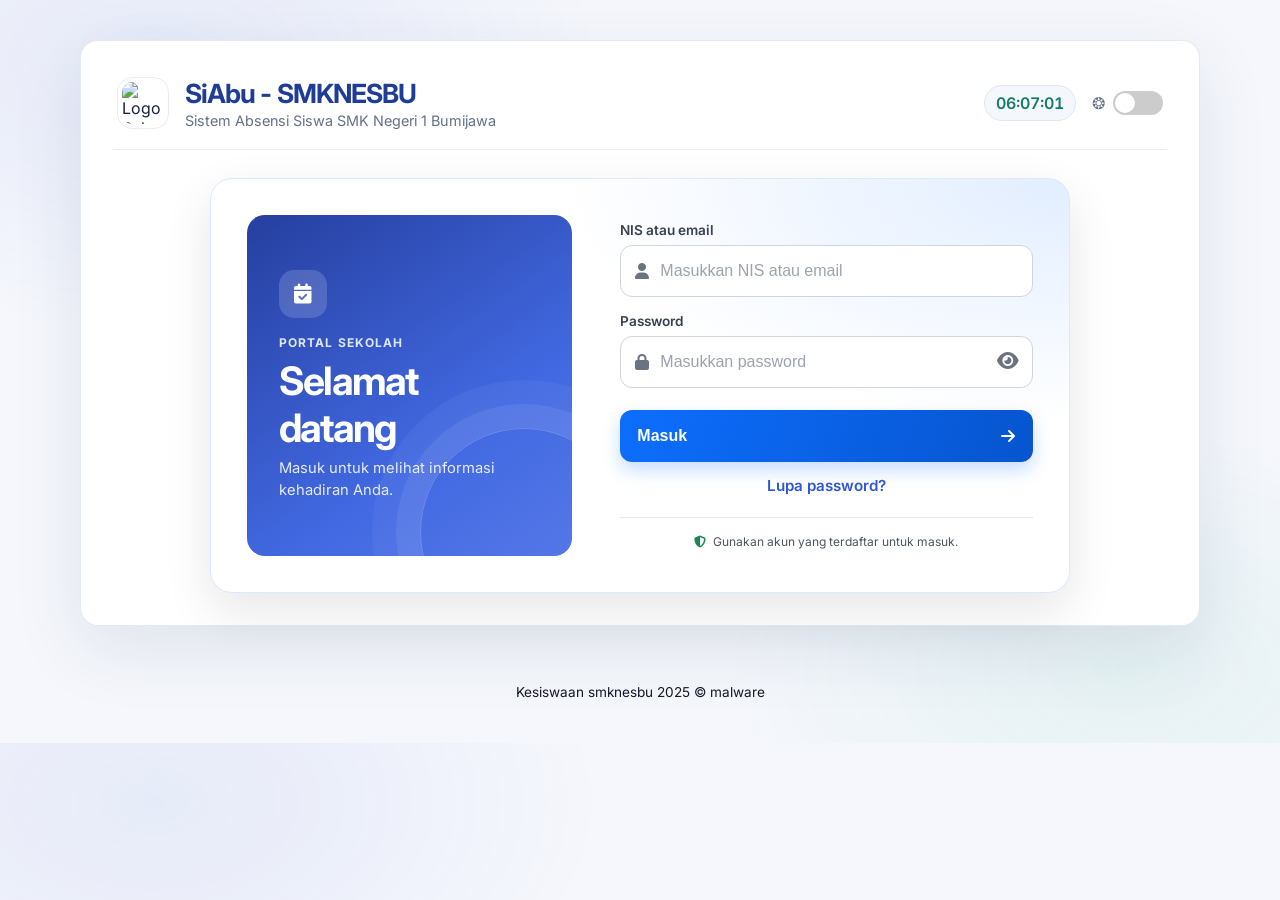
==== index.html @ 760246c3 "Add files via upload" ====
<!DOCTYPE html>
<html lang="id">

<head>
  <meta charset="UTF-8">
  <base target="_top">
  <meta name="viewport" content="width=device-width, initial-scale=1">
  <meta name="theme-color" content="#0d6b5f">
  <title>Sistem Absensi</title>
  <link rel="manifest" href="manifest.webmanifest">
  <link rel="apple-touch-icon" href="apple-touch-icon.png">
  <link href="https://fonts.googleapis.com/css2?family=Inter:wght@400;600;700&display=swap" rel="stylesheet">
  <link rel="stylesheet" href="https://cdnjs.cloudflare.com/ajax/libs/font-awesome/6.4.0/css/all.min.css">
  <script src="https://html2canvas.hertzen.com/dist/html2canvas.min.js"></script>

  <!-- Include external CSS -->
  <link rel="stylesheet" href="css/styles.css">
</head>

<body>
  <!-- (Konten HTML sama seperti sebelumnya...) -->
  <!-- Saya hanya akan menampilkan perubahan di bagian script -->
  <div id="app-splash-screen" role="status" aria-live="polite" aria-label="Memuat SiAbu">
    <div class="app-splash-content">
      <img
        src="https://blogger.googleusercontent.com/img/b/R29vZ2xl/AVvXsEgZs7SGoRoibsRUkeVfMPcmjXotJL7Q0JoXJw6fU6mQt2Ez88VVuY39eJG97DX4_p-WIfwmjAZEvCsvTXu3wYNZOzQpmoPJ6D5pptrlQO8hGOEDclFmEW5Sa6Wq6G0BlE0BjySPARQWLojr3vU2i1x8SunVWuFJv1KCcVv30zaJ8MLZZP1o-6-cdDW0Sa4/s4501/smk-02.png"
        alt="" class="app-splash-logo">
      <h1>SiAbu</h1>
      <p>SMK Negeri 1 Bumijawa</p>
      <span class="app-splash-spinner" aria-hidden="true"></span>
      <span class="app-splash-loading">Menyiapkan halaman...</span>
    </div>
  </div>

  <div id="loading-overlay">
    <div class="spinner"></div>
    <p class="loading-text" id="loading-text"></p>
  </div>

  <div id="notification-bar"></div>

  <div class="main-container">
    <div class="app-header">
      <div class="logo-container">
        <img
          src="https://blogger.googleusercontent.com/img/b/R29vZ2xl/AVvXsEgZs7SGoRoibsRUkeVfMPcmjXotJL7Q0JoXJw6fU6mQt2Ez88VVuY39eJG97DX4_p-WIfwmjAZEvCsvTXu3wYNZOzQpmoPJ6D5pptrlQO8hGOEDclFmEW5Sa6Wq6G0BlE0BjySPARQWLojr3vU2i1x8SunVWuFJv1KCcVv30zaJ8MLZZP1o-6-cdDW0Sa4/s4501/smk-02.png"
          alt="Logo Sekolah" class="school-logo">
        <div class="app-title-group">
          <h1>SiAbu - SMKNESBU</h1>
          <p>Sistem Absensi Siswa SMK Negeri 1 Bumijawa</p>
        </div>
      </div>
      <div class="header-utilities">
        <span id="digital-clock"></span>
        <button id="header-qr-button" class="header-qr-button" type="button" aria-label="Tampilkan QR siswa"
          title="Tampilkan QR siswa" onclick="showStudentQrModal()" hidden>
          <i class="fas fa-qrcode" aria-hidden="true"></i>
        </button>
      </div>
      <div class="theme-toggle-container">
        <p id="theme-label"></p>
        <label class="switch">
          <input type="checkbox" id="darkModeToggle">
          <span class="slider"></span>
        </label>
      </div>
    </div>

    <div id="loginForm" class="fade-in">
      <div class="login-intro">
        <span class="login-icon"><i class="fas fa-calendar-check" aria-hidden="true"></i></span>
        <span class="login-eyebrow">Portal sekolah</span>
        <h2>Selamat datang</h2>
        <p>Masuk untuk melihat informasi kehadiran Anda.</p>
      </div>
      <div class="login-fields">
        <label for="username">NIS atau email</label>
        <div class="login-input-wrap">
          <i class="fas fa-user" aria-hidden="true"></i>
          <input type="text" id="username" placeholder="Masukkan NIS atau email" autocomplete="username" required>
        </div>
        <label for="password">Password</label>
        <div class="password-container login-input-wrap">
          <i class="fas fa-lock login-input-icon" aria-hidden="true"></i>
          <input type="password" id="password" placeholder="Masukkan password" autocomplete="current-password" required>
          <button type="button" class="toggle-password login-password-toggle" aria-label="Tampilkan password"
            onclick="togglePasswordVisibility()"><i class="fas fa-eye" aria-hidden="true"></i></button>
        </div>
        <button id="loginBtn" class="login-submit" onclick="login()">
          <span>Masuk</span><i class="fas fa-arrow-right" aria-hidden="true"></i>
        </button>
        <a class="forgot-password-link" onclick="showForgotPasswordPanel()">Lupa password?</a>
        <p class="login-help"><i class="fas fa-shield-alt" aria-hidden="true"></i> Gunakan akun yang terdaftar untuk masuk.</p>
      </div>
    </div>

    <div id="forgotPasswordPanel" style="display:none;">
      <h3>Reset Password</h3>
      <p>Masukkan email Anda yang terdaftar.</p>
      <input type="email" id="resetEmail" placeholder="Email" required>
      <button onclick="resetPassword()"><i class="fas fa-key inline-block mr-2"></i>Reset Password</button>
      <a class="forgot-password-link" onclick="backToLogin()">Kembali ke Login</a>
    </div>

    <div id="userPanel" style="display:none;">
      <div class="dashboard-topbar">
        <div class="dashboard-greeting">
          <span id="dashboard-account-label">Dashboard siswa</span>
          <div class="dashboard-user-details">
            <p id="userInfo"></p>
            <span id="userClass" class="dashboard-user-class" hidden></span>
          </div>
        </div>
        <button id="dashboardBackButton" type="button" class="dashboard-back-button" onclick="showDashboardHome()"
          aria-label="Kembali ke menu utama" title="Kembali ke menu utama">
          <i class="fas fa-arrow-left" aria-hidden="true"></i><span>Menu utama</span>
        </button>
      </div>

      <section id="dashboardHome" class="dashboard-home" aria-labelledby="dashboard-home-title">
        <div class="dashboard-home-heading">
          <h2 id="dashboard-home-title" tabindex="-1">Selamat pagi</h2>
          <p id="dashboard-home-description">Pilih menu untuk mulai menjelajahi layanan siswa.</p>
        </div>
        <section id="student-dashboard-statistics" class="dashboard-statistics rpg-status-panel" aria-labelledby="dashboard-statistics-title">
          <div class="dashboard-statistics-heading">
            <div class="rpg-status-title">
              <span class="rpg-status-emblem" aria-hidden="true"><i class="fas fa-shield-alt"></i></span>
              <div>
                <span class="rpg-status-eyebrow">STATUS SISWA</span>
                <h3 id="dashboard-statistics-title">Statistik absensi</h3>
                <p id="dashboard-stats-period">Periode terpilih</p>
              </div>
            </div>
            <div class="rpg-status-total">
              <strong id="stats-active-days">-</strong>
              <span>HARI AKTIF</span>
            </div>
            <button id="dashboard-stats-retry" type="button" onclick="filterData()" hidden>
              <i class="fas fa-redo-alt" aria-hidden="true"></i><span>Coba lagi</span>
            </button>
          </div>
          <p id="dashboard-stats-status" class="dashboard-stats-status" role="status" aria-live="polite">Statistik akan dimuat.</p>
          <div class="rpg-stat-breakdown" aria-label="Rincian statistik kehadiran">
            <div class="rpg-stat-breakdown-heading">
              <h4>Rincian status</h4>
              <span>PERIODE INI</span>
            </div>
            <div class="dashboard-stat-bars">
              <div class="dashboard-stat-row hadir" data-stat="hadir">
                <div class="dashboard-stat-row-heading"><span><i class="fas fa-check-circle" aria-hidden="true"></i> Hadir</span><strong id="stats-hadir">-</strong></div>
                <div class="dashboard-stat-track" role="progressbar" aria-label="Hadir" aria-valuemin="0" aria-valuemax="100" aria-valuenow="0"><span id="stats-bar-hadir"></span></div>
              </div>
              <div class="dashboard-stat-row sakit" data-stat="sakit">
                <div class="dashboard-stat-row-heading"><span><i class="fas fa-heartbeat" aria-hidden="true"></i> Sakit</span><strong id="stats-sakit">-</strong></div>
                <div class="dashboard-stat-track" role="progressbar" aria-label="Sakit" aria-valuemin="0" aria-valuemax="100" aria-valuenow="0"><span id="stats-bar-sakit"></span></div>
              </div>
              <div class="dashboard-stat-row izin" data-stat="izin">
                <div class="dashboard-stat-row-heading"><span><i class="fas fa-info-circle" aria-hidden="true"></i> Izin</span><strong id="stats-izin">-</strong></div>
                <div class="dashboard-stat-track" role="progressbar" aria-label="Izin" aria-valuemin="0" aria-valuemax="100" aria-valuenow="0"><span id="stats-bar-izin"></span></div>
              </div>
              <div class="dashboard-stat-row absen" data-stat="alpha">
                <div class="dashboard-stat-row-heading"><span><i class="fas fa-times-circle" aria-hidden="true"></i> Alpa</span><strong id="stats-alpha">-</strong></div>
                <div class="dashboard-stat-track" role="progressbar" aria-label="Alpa" aria-valuemin="0" aria-valuemax="100" aria-valuenow="0"><span id="stats-bar-alpha"></span></div>
              </div>
              <div class="dashboard-stat-row terlambat" data-stat="terlambat">
                <div class="dashboard-stat-row-heading"><span><i class="fas fa-clock" aria-hidden="true"></i> Terlambat</span><strong id="stats-terlambat">-</strong></div>
                <div class="dashboard-stat-track" role="progressbar" aria-label="Terlambat" aria-valuemin="0" aria-valuemax="100" aria-valuenow="0"><span id="stats-bar-terlambat"></span></div>
              </div>
              <div class="dashboard-stat-row lainnya" data-stat="lainnya">
                <div class="dashboard-stat-row-heading"><span><i class="fas fa-ellipsis-h" aria-hidden="true"></i> Lainnya</span><strong id="stats-lainnya">-</strong></div>
                <div class="dashboard-stat-track" role="progressbar" aria-label="Lainnya" aria-valuemin="0" aria-valuemax="100" aria-valuenow="0"><span id="stats-bar-lainnya"></span></div>
              </div>
              <div class="dashboard-stat-row libur" data-stat="libur">
                <div class="dashboard-stat-row-heading"><span><i class="fas fa-umbrella-beach" aria-hidden="true"></i> Libur / hari besar</span><strong id="stats-libur">-</strong></div>
                <div class="dashboard-stat-track" role="progressbar" aria-label="Libur dan hari besar" aria-valuemin="0" aria-valuemax="100" aria-valuenow="0"><span id="stats-bar-libur"></span></div>
              </div>
            </div>
          </div>
        </section>
        <div id="student-menu-grid" class="dashboard-menu-grid" role="group" aria-label="Menu layanan siswa">
          <button type="button" class="dashboard-menu-card attendance-menu-card" data-panel="attendance" onclick="showAbsenPanel()">
            <span class="dashboard-menu-icon"><i class="fas fa-calendar-check" aria-hidden="true"></i></span>
            <span class="dashboard-menu-label">Absensi</span>
          </button>
          <button type="button" class="dashboard-menu-card profile-menu-card" data-panel="profile" onclick="showProfilePanel()">
            <span class="dashboard-menu-icon"><i class="fas fa-user-circle" aria-hidden="true"></i></span>
            <span class="dashboard-menu-label">Profil</span>
          </button>
          <button type="button" class="dashboard-menu-card ktds-menu-card" data-panel="ktds" onclick="showKtdsPanel()">
            <span class="dashboard-menu-icon"><i class="fas fa-address-card" aria-hidden="true"></i></span>
            <span class="dashboard-menu-label">KTDS</span>
          </button>
          <button type="button" class="dashboard-menu-card qr-menu-card" onclick="showStudentQrModal()">
            <span class="dashboard-menu-icon"><i class="fas fa-qrcode" aria-hidden="true"></i></span>
            <span class="dashboard-menu-label">QR Siswa</span>
          </button>
          <button type="button" class="dashboard-menu-card digital-card-menu-card" onclick="showNotification('Kartu Pelajar Digital masih dalam pengembangan.', 'info')">
            <span class="dashboard-menu-icon"><i class="fas fa-id-card" aria-hidden="true"></i></span>
            <span class="dashboard-menu-label">Pelajar Digital</span>
          </button>
          <button type="button" class="dashboard-menu-card logout-menu-card" onclick="showLogoutConfirmation()">
            <span class="dashboard-menu-icon"><i class="fas fa-sign-out-alt" aria-hidden="true"></i></span>
            <span class="dashboard-menu-label">Keluar</span>
          </button>
        </div>
        <p id="staff-dashboard-note" class="staff-dashboard-note" hidden></p>
        <div id="staff-menu-grid" class="dashboard-menu-grid staff-menu-grid" role="group" aria-label="Menu admin dan guru" hidden>
          <button type="button" class="dashboard-menu-card staff-monitor-menu-card" onclick="showStaffFeature('monitoring')">
            <span class="dashboard-menu-icon"><i class="fas fa-clipboard-list" aria-hidden="true"></i></span>
            <span class="dashboard-menu-label">Pantau Absensi</span>
          </button>
          <button id="staff-manage-menu" type="button" class="dashboard-menu-card staff-manage-menu-card" onclick="showStaffFeature('manage')" hidden>
            <span class="dashboard-menu-icon"><i class="fas fa-users-cog" aria-hidden="true"></i></span>
            <span class="dashboard-menu-label">Kelola Guru</span>
          </button>
          <button id="staff-event-menu" type="button" class="dashboard-menu-card staff-event-menu-card" onclick="showStaffFeature('events')" hidden>
            <span class="dashboard-menu-icon"><i class="fas fa-calendar" aria-hidden="true"></i></span>
            <span class="dashboard-menu-label">Event</span>
          </button>
          <button id="staff-holiday-menu" type="button" class="dashboard-menu-card staff-holiday-menu-card" onclick="showStaffFeature('holidays')" hidden>
            <span class="dashboard-menu-icon"><i class="fas fa-umbrella-beach" aria-hidden="true"></i></span>
            <span class="dashboard-menu-label">Hari Libur</span>
          </button>
          <button id="staff-early-dismissal-menu" type="button" class="dashboard-menu-card staff-early-dismissal-menu-card" onclick="showStaffFeature('earlyDismissals')" hidden>
            <span class="dashboard-menu-icon"><i class="fas fa-person-walking-arrow-right" aria-hidden="true"></i></span>
            <span class="dashboard-menu-label">Pulang Cepat</span>
          </button>
          <button type="button" class="dashboard-menu-card logout-menu-card" onclick="showLogoutConfirmation()">
            <span class="dashboard-menu-icon"><i class="fas fa-sign-out-alt" aria-hidden="true"></i></span>
            <span class="dashboard-menu-label">Keluar</span>
          </button>
        </div>
        <section id="staff-directory-panel" class="staff-directory-panel" aria-labelledby="staff-directory-title" hidden>
          <div class="staff-directory-heading">
            <div>
              <span class="dashboard-eyebrow">Manajemen akun</span>
              <h3 id="staff-directory-title">Data Guru</h3>
              <p>Atur role guru. Akun superadmin dilindungi dan tidak dapat diubah.</p>
            </div>
            <button type="button" class="staff-refresh-button" aria-label="Muat ulang data guru" title="Muat ulang data guru" onclick="refreshStaffFeature('manage', this)">
              <i class="fas fa-rotate" aria-hidden="true"></i>
            </button>
          </div>
          <p id="staff-directory-status" class="staff-directory-status" role="status" aria-live="polite"></p>
          <div id="staff-directory-content" class="staff-directory-content"></div>
        </section>
        <section id="staff-event-panel" class="staff-directory-panel" aria-labelledby="staff-event-title" hidden>
          <div class="staff-directory-heading">
            <div>
              <span class="dashboard-eyebrow">Manajemen event</span>
              <h3 id="staff-event-title">Manajemen Event</h3>
              <p>Tambah atau edit tanggal kegiatan. Siswa yang absen pada tanggal event tercatat sebagai HB.</p>
            </div>
            <div class="staff-directory-heading-actions">
              <button type="button" class="staff-refresh-button" aria-label="Muat ulang daftar event" title="Muat ulang daftar event" onclick="refreshStaffFeature('events', this)">
                <i class="fas fa-rotate" aria-hidden="true"></i>
              </button>
              <button id="staff-event-add" type="button" class="staff-event-add" aria-label="Tambah event" title="Tambah event" onclick="showEventForm()">
                <i class="fas fa-plus" aria-hidden="true"></i>
              </button>
            </div>
          </div>
          <form id="staff-event-form" class="staff-event-form" onsubmit="event.preventDefault(); saveEventForm();" hidden>
            <h4 id="staff-event-form-title">Tambah Event</h4>
            <div class="staff-event-form-fields">
              <label for="staff-event-date">Tanggal</label>
              <input id="staff-event-date" type="date" required>
              <label for="staff-event-name">Nama kegiatan</label>
              <input id="staff-event-name" type="text" maxlength="150" required>
            </div>
            <div class="staff-event-form-actions">
              <button id="staff-event-save" type="submit"><i class="fas fa-save" aria-hidden="true"></i><span>Tambah Event</span></button>
              <button id="staff-event-cancel" type="button" class="staff-event-cancel" onclick="cancelEventEdit()" hidden>Batal</button>
            </div>
          </form>
          <p id="staff-event-status" class="staff-directory-status" role="status" aria-live="polite"></p>
          <ul id="staff-event-list" class="staff-event-list"></ul>
        </section>
        <section id="staff-holiday-panel" class="staff-directory-panel" aria-labelledby="staff-holiday-title" hidden>
          <div class="staff-directory-heading">
            <div>
              <span class="dashboard-eyebrow">Kalender sekolah</span>
              <h3 id="staff-holiday-title">Pengaturan Hari Libur</h3>
              <p>Tambah, edit, atau hapus tanggal hari libur sekolah.</p>
            </div>
            <div class="staff-directory-heading-actions">
              <button type="button" class="staff-refresh-button" aria-label="Muat ulang daftar hari libur" title="Muat ulang daftar hari libur" onclick="refreshStaffFeature('holidays', this)">
                <i class="fas fa-rotate" aria-hidden="true"></i>
              </button>
              <button id="staff-holiday-add" type="button" class="staff-event-add" aria-label="Tambah hari libur" title="Tambah hari libur" onclick="showHolidayForm()">
                <i class="fas fa-plus" aria-hidden="true"></i>
              </button>
            </div>
          </div>
          <form id="staff-holiday-form" class="staff-event-form" onsubmit="event.preventDefault(); saveHolidayForm();" hidden>
            <h4 id="staff-holiday-form-title">Tambah Hari Libur</h4>
            <div class="staff-event-form-fields">
              <label for="staff-holiday-date">Tanggal</label>
              <input id="staff-holiday-date" type="date" required>
              <label for="staff-holiday-name">Nama kegiatan</label>
              <input id="staff-holiday-name" type="text" maxlength="150" required>
            </div>
            <div class="staff-event-form-actions">
              <button id="staff-holiday-save" type="submit"><i class="fas fa-save" aria-hidden="true"></i><span>Tambah Hari Libur</span></button>
              <button id="staff-holiday-cancel" type="button" class="staff-event-cancel" onclick="cancelHolidayEdit()" hidden>Batal</button>
            </div>
          </form>
          <p id="staff-holiday-status" class="staff-directory-status" role="status" aria-live="polite"></p>
          <ul id="staff-holiday-list" class="staff-event-list"></ul>
        </section>
        <section id="staff-early-dismissal-panel" class="staff-directory-panel" aria-labelledby="staff-early-dismissal-title" hidden>
          <div class="staff-directory-heading">
            <div>
              <span class="dashboard-eyebrow">Kalender sekolah</span>
              <h3 id="staff-early-dismissal-title">Pengaturan Pulang Cepat</h3>
              <p>Atur tanggal kegiatan sekolah yang berakhir lebih awal.</p>
            </div>
            <div class="staff-directory-heading-actions">
              <button type="button" class="staff-refresh-button" aria-label="Muat ulang daftar pulang cepat" title="Muat ulang daftar pulang cepat" onclick="refreshStaffFeature('earlyDismissals', this)">
                <i class="fas fa-rotate" aria-hidden="true"></i>
              </button>
              <button id="staff-early-dismissal-add" type="button" class="staff-event-add" aria-label="Tambah tanggal pulang cepat" title="Tambah tanggal pulang cepat" onclick="showEarlyDismissalForm()">
                <i class="fas fa-plus" aria-hidden="true"></i>
              </button>
            </div>
          </div>
          <form id="staff-early-dismissal-form" class="staff-event-form" onsubmit="event.preventDefault(); saveEarlyDismissalForm();" hidden>
            <h4 id="staff-early-dismissal-form-title">Tambah Pulang Cepat</h4>
            <div class="staff-event-form-fields">
              <label for="staff-early-dismissal-date">Tanggal</label>
              <input id="staff-early-dismissal-date" type="date" required>
              <label for="staff-early-dismissal-name">Nama kegiatan</label>
              <input id="staff-early-dismissal-name" type="text" maxlength="150">
            </div>
            <div class="staff-event-form-actions">
              <button id="staff-early-dismissal-save" type="submit"><i class="fas fa-save" aria-hidden="true"></i><span>Tambah Pulang Cepat</span></button>
              <button id="staff-early-dismissal-cancel" type="button" class="staff-event-cancel" onclick="cancelEarlyDismissalEdit()" hidden>Batal</button>
            </div>
          </form>
          <p id="staff-early-dismissal-status" class="staff-directory-status" role="status" aria-live="polite"></p>
          <ul id="staff-early-dismissal-list" class="staff-event-list"></ul>
        </section>
        <section id="staff-monitoring-panel" class="staff-directory-panel" aria-labelledby="staff-monitoring-title" hidden>
          <div class="staff-directory-heading">
            <div>
              <span class="dashboard-eyebrow">Pemantauan kehadiran</span>
              <h3 id="staff-monitoring-title">Pilih Kelas</h3>
              <p>Pilih kelas untuk menampilkan daftar siswa yang terdaftar.</p>
            </div>
            <button type="button" class="staff-refresh-button" aria-label="Muat ulang pemantauan absensi" title="Muat ulang pemantauan absensi" onclick="refreshStaffFeature('monitoring', this)">
              <i class="fas fa-rotate" aria-hidden="true"></i>
            </button>
          </div>
          <div id="staff-monitoring-class-controls" class="staff-monitoring-class-controls" hidden>
            <h4 id="staff-monitoring-class-label">Daftar Kelas</h4>
            <ul id="staff-monitoring-class-list" class="staff-monitoring-class-list" aria-labelledby="staff-monitoring-class-label"></ul>
          </div>
          <div id="staff-monitoring-student-view" class="staff-monitoring-student-view" hidden>
            <button type="button" class="staff-directory-back staff-monitoring-back-classes" onclick="showMonitoringClasses()">
              <i class="fas fa-arrow-left" aria-hidden="true"></i><span>Kembali ke daftar kelas</span>
            </button>
            <h4 id="staff-monitoring-student-title">Daftar Siswa</h4>
            <div id="staff-monitoring-students" class="staff-directory-content"></div>
          </div>
          <p id="staff-monitoring-status" class="staff-directory-status" role="status" aria-live="polite"></p>
        </section>
      </section>

      <div id="absenContent" class="fade-in">
        <div class="dashboard-section-heading">
          <div>
            <span class="dashboard-eyebrow">Kehadiran</span>
            <h2 id="attendance-title" tabindex="-1">Riwayat Absensi</h2>
            <p>Pantau kehadiran harian Anda.</p>
          </div>
        </div>
        <div class="filter-container">
          <label class="sr-only" for="bulanFilter">Pilih bulan</label>
          <select id="bulanFilter" aria-label="Pilih bulan"></select>
          <label class="sr-only" for="tahunFilter">Pilih tahun</label>
          <select id="tahunFilter" aria-label="Pilih tahun"></select>
          <button type="button" aria-label="Muat ulang absensi" title="Muat ulang absensi" onclick="filterData()"><i class="fas fa-sync-alt inline-block"></i></button>
          <button type="button" id="pdfBtn" aria-label="Unduh laporan PDF" title="Unduh laporan PDF" onclick="generatePdfReport()"><i class="fas fa-file-pdf inline-block"></i></button>
        </div>
        <div id="attendance-state" class="attendance-state" role="status" aria-live="polite" hidden>
          <span class="attendance-state-icon" aria-hidden="true"><i class="fas fa-circle-notch"></i></span>
          <div class="attendance-state-copy">
            <strong id="attendance-state-title"></strong>
            <p id="attendance-state-message"></p>
          </div>
          <button id="attendance-retry" type="button" onclick="filterData()" hidden>
            <i class="fas fa-redo-alt" aria-hidden="true"></i><span>Coba lagi</span>
          </button>
        </div>

        <div class="calendar-container" id="attendance-calendar">
          <div class="calendar-header">
            <span id="month-year-display"></span>
          </div>
          <div class="calendar-weekdays">
            <span>Sen</span><span>Sel</span><span>Rab</span><span>Kam</span><span>Jum</span><span>Sab</span><span>Min</span>
          </div>
          <div class="calendar-grid" id="calendar-grid"></div>
        </div>

        <div class="summary-dashboard" id="summary-dashboard">
          <div class="summary-heading">
            <h3>Rekap absensi</h3>
            <span id="summary-period" aria-live="polite"></span>
          </div>
          <div class="summary-item hadir">
            <i class="fas fa-check-circle" aria-hidden="true"></i>
            <strong id="sum-hadir">0</strong>
            <span>Hadir</span>
          </div>
          <div class="summary-item absen">
            <i class="fas fa-times-circle" aria-hidden="true"></i>
            <strong id="sum-absen">0</strong>
            <span>Absen</span>
          </div>
          <div class="summary-item terlambat">
            <i class="fas fa-clock" aria-hidden="true"></i>
            <strong id="sum-terlambat">0</strong>
            <span>Terlambat</span>
          </div>
          <div class="summary-item izin">
            <i class="fas fa-info-circle" aria-hidden="true"></i>
            <strong id="sum-izin">0</strong>
            <span>Izin / Sakit</span>
          </div>
        </div>

        <div class="legend-container" id="attendance-legend">
          <div class="legend-heading">
            <h4>Keterangan Status Absen</h4>
            <button id="legend-toggle" class="legend-toggle" type="button" aria-controls="legend-grid"
              aria-expanded="false" onclick="toggleStatusLegend()">Lihat semua status</button>
          </div>
          <div class="legend-grid" id="legend-grid">
            <div class="legend-item"><span class="legend-color-box H"></span><span class="legend-code">H</span><span>Hadir</span></div>
            <div class="legend-item"><span class="legend-color-box A"></span><span class="legend-code">A</span><span>Alpa</span></div>
            <div class="legend-item"><span class="legend-color-box I"></span><span class="legend-code">I</span><span>Izin</span></div>
            <div class="legend-item"><span class="legend-color-box I"></span><span class="legend-code">S</span><span>Sakit</span></div>
            <div class="legend-item"><span class="legend-color-box T"></span><span class="legend-code">T</span><span>Terlambat</span></div>
            <div class="legend-item"><span class="legend-color-box T"></span><span class="legend-code">TAP</span><span>Tidak Absen Pulang</span></div>
            <div class="legend-item"><span class="legend-color-box T"></span><span class="legend-code">TAM</span><span>Tidak Absen Masuk</span></div>
            <div class="legend-item"><span class="legend-color-box T"></span><span class="legend-code">TAPT</span><span>Tidak Absen Pulang & Terlambat</span>
            </div>
            <div class="legend-item"><span class="legend-color-box P"></span><span class="legend-code">P</span><span>Pulang</span></div>
            <div class="legend-item"><span class="legend-color-box T"></span><span class="legend-code">PT</span><span>Pulang & Terlambat</span></div>
            <div class="legend-item"><span class="legend-color-box H"></span><span class="legend-code">HB</span><span>Hari Besar</span></div>
            <div class="legend-item"><span class="legend-color-box OFF"></span><span class="legend-code">OFF</span><span>Libur</span></div>
          </div>
        </div>
      </div>

      <section id="profileContent" class="profile-panel" style="display:none;" aria-labelledby="profile-title">
        <div class="profile-card">
          <div class="profile-heading">
            <div>
              <span class="profile-eyebrow">Akun siswa</span>
              <h2 id="profile-title" tabindex="-1">Profil</h2>
            </div>
          </div>

          <div class="profile-identity">
            <span class="profile-avatar" aria-hidden="true"><i class="fas fa-user"></i></span>
            <div>
              <span class="profile-identity-label">Nama siswa</span>
              <p class="profile-name" id="profileNama"></p>
              <p class="profile-nis"><span>NIS</span><strong id="profileNis"></strong></p>
            </div>
          </div>

          <div class="profile-form">
            <div class="profile-form-heading">
              <span class="profile-form-icon" aria-hidden="true"><i class="fas fa-sliders-h"></i></span>
              <div>
                <h3>Informasi akun</h3>
                <p>Perbarui email atau kata sandi akun.</p>
              </div>
            </div>
            <label for="profileEmail">Email</label>
            <input type="email" id="profileEmail" placeholder="Email" autocomplete="email">
            <label for="profilePassword">Password baru</label>
            <div class="password-container">
              <input type="password" id="profilePassword" placeholder="Kosongkan jika tidak ingin mengubah"
                autocomplete="new-password" aria-describedby="profile-password-hint">
              <button type="button" class="profile-password-toggle" aria-label="Tampilkan password baru"
                aria-pressed="false" onclick="toggleProfilePasswordVisibility()">
                <i class="fas fa-eye" aria-hidden="true"></i>
              </button>
            </div>
            <p class="profile-hint" id="profile-password-hint">Password hanya diperbarui jika kolom ini diisi.</p>
            <button type="button" class="profile-save-button" onclick="updateProfile()">
              <i class="fas fa-save inline-block mr-2"></i>Simpan Perubahan
            </button>
          </div>
        </div>
      </section>
      <section id="ktdsContent" class="profile-panel ktds-panel" style="display:none;" aria-labelledby="ktds-title">
        <div class="profile-card ktds-card">
          <div class="profile-heading">
            <div>
              <span class="profile-eyebrow">Data siswa</span>
              <h2 id="ktds-title" tabindex="-1">Keterangan Diri Siswa (KTDS)</h2>
              <p class="ktds-description">Periksa dan lengkapi data diri dengan benar. Perubahan hanya berlaku untuk akun Anda.</p>
            </div>
            <div class="ktds-actions">
              <button id="ktds-edit-button" type="button" class="staff-refresh-button" aria-label="Edit KTDS" title="Edit KTDS" onclick="setKtdsEditMode(true)" disabled>
                <i class="fas fa-pen" aria-hidden="true"></i>
              </button>
              <button id="ktds-refresh-button" type="button" class="staff-refresh-button" aria-label="Muat ulang KTDS" title="Muat ulang KTDS" onclick="loadKtds()">
                <i class="fas fa-rotate" aria-hidden="true"></i>
              </button>
            </div>
          </div>
          <div class="profile-identity">
            <span class="profile-avatar" aria-hidden="true"><i class="fas fa-user"></i></span>
            <div>
              <span class="profile-identity-label">Nama siswa</span>
              <p class="profile-name" id="ktdsNama"></p>
              <p class="profile-nis"><span>NIS</span><strong id="ktdsNis"></strong></p>
            </div>
          </div>
          <p id="ktds-status" class="staff-directory-status" role="status" aria-live="polite"></p>
          <div id="ktds-readonly-fields" class="ktds-fields" aria-live="polite"></div>
          <form id="ktds-form" onsubmit="event.preventDefault(); saveKtds();">
            <div id="ktds-fields" class="ktds-fields"></div>
            <div class="ktds-form-actions">
              <button id="ktds-cancel-button" type="button" class="ktds-cancel-button" onclick="setKtdsEditMode(false)">Batal</button>
              <button id="ktds-save-button" type="submit" class="profile-save-button" disabled>
                <i class="fas fa-save" aria-hidden="true"></i><span>Simpan KTDS</span>
              </button>
            </div>
          </form>
        </div>
      </section>
    </div>
  </div>

  <div class="footer">
    <p>Kesiswaan smknesbu 2025 &copy; malware</p>
  </div>

  <div id="detail-modal" class="modal" role="dialog" aria-modal="true" aria-labelledby="modal-date">
    <div class="modal-content">
      <button type="button" class="close-button" aria-label="Tutup detail absensi"
        onclick="closeModal('detail-modal')"><i class="fas fa-times" aria-hidden="true"></i></button>
      <h4 id="modal-date"></h4>
      <p id="modal-status"></p>
      <p id="modal-time-in"></p>
      <p id="modal-time-out"></p>
      <button type="button" class="share-icon" aria-label="Bagikan detail absensi" title="Bagikan detail absensi"
        onclick="shareDetailModal()"><i class="fas fa-share-alt" aria-hidden="true"></i></button>
    </div>
  </div>

  <div id="logout-confirmation-modal" class="modal">
    <div class="modal-content">
      <h4>Konfirmasi Logout</h4>
      <p>Apakah Anda yakin ingin keluar dari sesi ini?</p>
      <div class="modal-buttons">
        <button onclick="performLogout()">Ya, keluar</button>
        <button onclick="closeModal('logout-confirmation-modal')">Batal</button>
      </div>
    </div>
  </div>

  <div id="email-notification-modal" class="modal">
    <div class="modal-content">
      <h4>Notifikasi</h4>
      <p>Silahkan tambahkan email untuk login</p>
      <div class="modal-buttons">
        <button onclick="closeModal('email-notification-modal')">Ingatkan Saya</button>
        <button onclick="redirectToProfileAndClose()">Tambahkan</button>
      </div>
    </div>
  </div>

  <div id="student-qr-modal" class="modal" role="dialog" aria-modal="true" aria-labelledby="student-qr-title">
    <div class="modal-content student-qr-modal-content">
      <button type="button" class="close-button" aria-label="Tutup QR siswa"
        onclick="closeModal('student-qr-modal')"><i class="fas fa-times" aria-hidden="true"></i></button>
      <span class="student-qr-eyebrow">IDENTITAS SISWA</span>
      <h2 id="student-qr-title">QR Siswa</h2>
      <div id="student-qr-code" class="student-qr-code" role="img" aria-label="QR code berisi NIS siswa"></div>
      <p id="student-qr-message" class="student-qr-message" role="status" aria-live="polite"></p>
      <div class="student-qr-identity">
        <strong id="student-qr-name"></strong>
        <span id="student-qr-class"></span>
        <span id="student-qr-nis"></span>
      </div>
      <p class="student-qr-note">Tunjukkan QR ini saat diperlukan untuk identifikasi siswa.</p>
    </div>
  </div>

  <!-- Include external JavaScript -->
  <script src="https://cdnjs.cloudflare.com/ajax/libs/qrcodejs/1.0.0/qrcode.min.js"></script>
  <script src="js/config.js"></script>
  <script src="js/mock_data.js"></script>
  <script src="js/script.js"></script>
</body>

</html>
---- css/styles.css ----
:root {
  /* Tema warna baru: Improvisasi dengan biru gelap, hijau mint, oranye lembut untuk nuansa modern dan segar */
  --color-primary: #0d6efd; /* Biru gelap */
  --color-secondary: #fd7e14; /* Oranye lembut */
  --color-accent: #20c997; /* Hijau mint */
  --color-neutral-light: #f4f4f5; /* Abu-abu sangat terang */
  --color-neutral-dark: #1f2937; /* Abu-abu gelap */
  --color-hadir: #198754;
  --color-absen: #dc3545;
  --color-terlambat: #ffc107;
  --color-izin: #0dcaf0;
  --font-family: 'Inter', 'Segoe UI', Tahoma, Geneva, Verdana, sans-serif;
  --border-radius: 16px; /* Lebih rounded untuk tampilan modern */
  --box-shadow: 0 6px 20px rgba(0, 0, 0, 0.08);
  --transition: all 0.3s ease-in-out;
}

/* Mode Terang (Default) */
body.light-mode {
  background-color: var(--color-neutral-light);
  color: #111827;
}

body.light-mode .main-container {
  background: #ffffff;
}

body.light-mode #loginForm,
body.light-mode #userPanel,
body.light-mode #forgotPasswordPanel {
  background: #ffffff;
  border: 1px solid #e5e7eb;
}

body.light-mode input,
body.light-mode select {
  background-color: #ffffff;
  color: #111827;
  border: 1px solid #d1d5db;
}

body.light-mode button {
  background-color: var(--color-primary);
  color: #ffffff;
}

body.light-mode .forgot-password-link {
  color: var(--color-primary);
}

body.light-mode .calendar-day {
  background-color: #f3f4f6;
}

body.light-mode .calendar-day.status-H {
  background-color: #d1e7dd;
  border-color: var(--color-hadir);
}

body.light-mode .calendar-day.status-A {
  background-color: #f8d7da;
  border-color: var(--color-absen);
}

body.light-mode .calendar-day.status-T {
  background-color: #fff3cd;
  border-color: var(--color-terlambat);
}

body.light-mode .calendar-day.status-I {
  background-color: #cff4fc;
  border-color: var(--color-izin);
}

body.light-mode .calendar-day.status-P {
  background-color: #dbeafe;
  border-color: var(--color-primary);
}

body.light-mode .calendar-day.weekend-day {
  background-color: var(--color-absen);
  color: #ffffff;
  border-color: #ffffff;
}

body.light-mode .footer {
  background-color: transparent;
  color: #111827;
}

/* Mode Gelap */
body.dark-mode {
  background-color: #111827;
  color: #f9fafb;
}

body.dark-mode .main-container {
  background: var(--color-neutral-dark);
}

body.dark-mode #loginForm,
body.dark-mode #userPanel,
body.dark-mode #forgotPasswordPanel {
  background: var(--color-neutral-dark);
  border: 1px solid #374151;
}

body.dark-mode input,
body.dark-mode select {
  background-color: #4b5563;
  color: #f9fafb;
  border: 1px solid #6b7280;
}

body.dark-mode button {
  background-color: var(--color-primary);
  color: #ffffff;
}

body.dark-mode .forgot-password-link {
  color: var(--color-primary);
}

body.dark-mode .calendar-day {
  background-color: #374151;
  border-color: #4b5563;
}

body.dark-mode .calendar-day.status-H {
  background-color: #1a6643;
  border-color: var(--color-hadir);
}

body.dark-mode .calendar-day.status-A {
  background-color: #7c2d2f;
  border-color: var(--color-absen);
}

body.dark-mode .calendar-day.status-T {
  background-color: #735f1c;
  border-color: var(--color-terlambat);
}

body.dark-mode .calendar-day.status-I {
  background-color: #0f5e6e;
  border-color: var(--color-izin);
}

body.dark-mode .calendar-day.status-P {
  background-color: #1e3a8a;
  border-color: var(--color-primary);
}

body.dark-mode .calendar-day.weekend-day {
  background-color: #7c2d2f;
  color: #ffffff;
  border-color: #ffffff;
}

body.dark-mode .footer {
  background-color: transparent;
  color: #f9fafb;
}

/* CSS untuk Kontainer Utama, Judul, dan Footer */
.main-container {
  padding: 1.5rem;
  max-width: 700px;
  margin: 2rem auto;
  border-radius: var(--border-radius);
  box-shadow: var(--box-shadow);
}

.app-header {
  display: flex;
  justify-content: space-between;
  align-items: center;
  margin-bottom: 1.5rem;
}

.logo-container {
  display: flex;
  align-items: center;
}

.school-logo {
  height: 50px;
  margin-right: 1rem;
}

.app-header h1 {
  font-size: 1.6rem;
  color: var(--color-primary);
  margin: 0;
}

.app-header p {
  font-size: 0.9rem;
  margin: 0.2rem 0 0 0;
}

.app-title-group {
  text-align: left;
}

.footer {
  text-align: center;
  margin-top: 1.5rem;
  padding: 0.8rem;
  border-radius: var(--border-radius);
  font-size: 0.85rem;
}

/* Jam digital realtime di header */
#digital-clock {
  font-size: 1rem;
  font-weight: 600;
  color: var(--color-accent);
  margin: 0;
}

.header-utilities {
  display: flex;
  align-items: center;
  gap: 0.55rem;
  margin-left: auto;
}

.header-qr-button {
  display: grid;
  width: 42px;
  height: 42px;
  place-items: center;
  margin: 0;
  padding: 0;
  border: 1px solid #dce5f4;
  border-radius: 13px;
  background: #eaf0ff !important;
  color: #3156d3 !important;
  font-size: 1.05rem;
  box-shadow: none;
}

.header-qr-button:hover {
  background: #dce6ff !important;
  box-shadow: none;
  transform: translateY(-1px);
}

.header-qr-button[hidden] {
  display: none;
}

body.dark-mode .header-qr-button {
  border-color: #3a4861;
  background: #293d78 !important;
  color: #c3d0ff !important;
}

/* CSS untuk Toggle */
.theme-toggle-container {
  display: flex;
  align-items: center;
  gap: 0.5rem;
}

.switch {
  position: relative;
  display: inline-block;
  width: 50px;
  height: 24px;
}

.switch input {
  opacity: 0;
  width: 0;
  height: 0;
}

.slider {
  position: absolute;
  cursor: pointer;
  top: 0;
  left: 0;
  right: 0;
  bottom: 0;
  background-color: #ccc;
  transition: var(--transition);
  border-radius: 24px;
}

.slider:before {
  position: absolute;
  content: "";
  height: 20px;
  width: 20px;
  left: 2px;
  bottom: 2px;
  background-color: white;
  transition: var(--transition);
  border-radius: 50%;
}

input:checked + .slider {
  background-color: var(--color-primary);
}

input:focus + .slider {
  box-shadow: 0 0 1px var(--color-primary);
}

input:checked + .slider:before {
  transform: translateX(26px);
}

#theme-label {
  margin: 0;
  font-size: 1rem;
  white-space: nowrap;
}

/* CSS untuk Kalender */
.calendar-container {
  max-width: 100%;
  margin: 1.5rem 0;
  padding: 1rem;
  border-radius: var(--border-radius);
  box-shadow: var(--box-shadow);
  background: rgba(255, 255, 255, 0.05);
  backdrop-filter: blur(10px);
}

body.dark-mode .calendar-container {
  background: rgba(0, 0, 0, 0.2);
}

.calendar-header {
  text-align: center;
  margin-bottom: 1rem;
  font-size: 1.2rem;
  font-weight: 600;
}

.calendar-weekdays,
.calendar-grid {
  display: grid;
  grid-template-columns: repeat(7, 1fr);
  text-align: center;
  gap: 0.4rem;
}

.calendar-weekdays span {
  font-weight: 600;
  font-size: 0.85rem;
}

.calendar-day {
  padding: 0.7rem 0.4rem;
  border: 1px solid #d1d5db;
  border-radius: var(--border-radius);
  cursor: pointer;
  transition: var(--transition);
  min-height: 55px;
  display: flex;
  flex-direction: column;
  justify-content: center;
  align-items: center;
  background: rgba(255, 255, 255, 0.1);
  backdrop-filter: blur(5px);
}

body.dark-mode .calendar-day {
  border: 1px solid #4b5563;
  background: rgba(0, 0, 0, 0.2);
}

.calendar-day:hover {
  transform: scale(1.04);
  box-shadow: 0 6px 12px rgba(0, 0, 0, 0.15);
}

.calendar-day.today {
  outline: 2px solid var(--color-primary);
  outline-offset: 2px;
}

.calendar-day.selected-day {
  border-color: var(--color-primary) !important;
  box-shadow: 0 0 0 2px var(--color-primary);
}

.calendar-day:focus-visible {
  outline: 3px solid var(--color-primary);
  outline-offset: 2px;
}

body.dark-mode .calendar-day:hover {
  box-shadow: 0 6px 12px rgba(255, 255, 255, 0.15);
}

.empty-day {
  background-color: transparent !important;
  border: none !important;
  cursor: default;
}

.day-number {
  font-size: 1rem;
  font-weight: 600;
}

.day-status {
  font-size: 0.9rem;
}

/* Legend */
.legend-container {
  margin-top: 1.5rem;
  padding: 1rem;
  border-radius: var(--border-radius);
  background: #f3f4f6;
}

.legend-container h4 {
  margin: 0;
  font-size: 0.95rem;
}

.legend-heading {
  display: flex;
  align-items: center;
  justify-content: space-between;
  gap: 0.75rem;
  margin-bottom: 0.75rem;
}

.legend-toggle {
  width: auto;
  min-height: 36px;
  margin: 0;
  padding: 0.45rem 0.7rem;
  border: 1px solid #0b5ed7;
  border-radius: 8px;
  background: #ffffff !important;
  color: #0b5ed7 !important;
  font-size: 0.75rem;
  font-weight: 600;
}

body.dark-mode .legend-toggle {
  border-color: #93c5fd;
  background: #1f2937 !important;
  color: #bfdbfe !important;
}

body.dark-mode .legend-container {
  background: #374151;
}

.legend-grid {
  display: grid;
  grid-template-columns: repeat(auto-fit, minmax(175px, 1fr));
  gap: 0.5rem;
}

.legend-grid:not(.expanded) .legend-item:nth-child(n + 5) {
  display: none;
}

.legend-item {
  display: flex;
  align-items: center;
  min-width: 0;
  min-height: 36px;
  padding: 0.45rem 0.6rem;
  border-radius: 9px;
  background: #ffffff;
  font-size: 0.76rem;
  line-height: 1.25;
  color: #111827;
}

.legend-code {
  flex: 0 0 auto;
  min-width: 2rem;
  margin-right: 0.35rem;
  font-weight: 700;
}

.legend-item > span:last-child {
  min-width: 0;
}

body.dark-mode .legend-item {
  background: #1f2937;
  color: #f9fafb;
}

.legend-color-box {
  display: block;
  flex: 0 0 9px;
  width: 9px;
  height: 9px;
  margin-right: 0.5rem;
  border-radius: 50%;
}

.legend-color-box.H { background-color: var(--color-hadir); }
.legend-color-box.A { background-color: var(--color-absen); }
.legend-color-box.I { background-color: var(--color-izin); }
.legend-color-box.T { background-color: var(--color-terlambat); }
.legend-color-box.P { background-color: var(--color-primary); }
.legend-color-box.OFF { background-color: var(--color-absen); }

/* CSS untuk Modal */
.modal {
  position: fixed;
  z-index: 2000;
  left: 0;
  top: 0;
  width: 100%;
  height: 100%;
  background-color: rgba(0, 0, 0, 0.5);
  display: none;
  justify-content: center;
  align-items: center;
  transition: var(--transition);
}

.modal-content {
  background-color: #ffffff;
  padding: 1.5rem;
  border-radius: var(--border-radius);
  width: 90%;
  max-width: 450px;
  margin: auto; /* Tambahan untuk memastikan centered */
  position: relative;
  box-shadow: var(--box-shadow);
  animation: slideIn 0.3s ease-in-out;
}

body.dark-mode .modal-content {
  background-color: var(--color-neutral-dark);
  color: #f9fafb;
}

.profile-panel {
  margin-top: 1.25rem;
}

.profile-card {
  max-width: 560px;
  margin: 0 auto;
  padding: clamp(1rem, 4vw, 1.75rem);
  border: 1px solid #e5e7eb;
  border-radius: var(--border-radius);
  background:
    radial-gradient(ellipse at 100% 0, rgba(49, 86, 211, 0.06), transparent 38%),
    #ffffff;
  box-shadow: var(--box-shadow);
}

body.dark-mode .profile-card {
  border-color: #374151;
  background: #1f2937;
}

.profile-heading {
  display: flex;
  align-items: center;
  justify-content: space-between;
  gap: 1rem;
  margin-bottom: 1.25rem;
}

.profile-eyebrow {
  color: #6b7280;
  font-size: 0.75rem;
  font-weight: 600;
  letter-spacing: 0.06em;
  text-transform: uppercase;
}

body.dark-mode .profile-eyebrow,
body.dark-mode .profile-hint,
body.dark-mode .profile-nis {
  color: #9ca3af;
}

.profile-heading h2 {
  margin: 0.2rem 0 0;
  font-size: 1.5rem;
}

.profile-identity {
  display: flex;
  align-items: center;
  gap: 0.85rem;
  margin-bottom: 1.25rem;
  padding: 1rem 1.1rem;
  border: 1px solid #e6ebf3;
  border-radius: 15px;
  background: #f8faff;
}

.profile-identity-label {
  color: #4b5563;
  font-size: 0.75rem;
}

body.dark-mode .profile-identity {
  border-color: #3a4861;
  background: #243149;
}

body.dark-mode .profile-identity-label {
  color: #d1d5db;
}

.profile-avatar {
  display: grid;
  flex: 0 0 52px;
  width: 52px;
  height: 52px;
  place-items: center;
  border: 1px solid rgba(255, 255, 255, 0.5);
  border-radius: 16px;
  background: linear-gradient(145deg, #4f7af0, #3156d3);
  color: #ffffff;
  font-size: 1.25rem;
  box-shadow: 0 7px 15px rgba(49, 86, 211, 0.2);
}

.profile-name {
  margin: 0 0 0.25rem;
  font-size: 1rem;
  font-weight: 700;
  overflow-wrap: anywhere;
}

.profile-nis {
  display: flex;
  align-items: center;
  gap: 0.35rem;
  width: fit-content;
  margin: 0.35rem 0 0;
  padding: 0.2rem 0.5rem;
  border-radius: 999px;
  background: #edf2fb;
  color: #6b7280;
  font-size: 0.85rem;
}

.profile-nis strong {
  color: #111827;
}

body.dark-mode .profile-nis strong {
  color: #f9fafb;
}

body.dark-mode .profile-nis {
  background: #182337;
}

.profile-form {
  padding-top: 1.2rem;
  border-top: 1px solid #e5e7eb;
}

body.dark-mode .profile-form {
  border-color: #4b5563;
}

.ktds-card {
  max-width: 760px;
}

.ktds-actions {
  display: flex;
  flex: 0 0 auto;
  gap: 0.45rem;
}

.ktds-form-actions {
  display: flex;
  justify-content: flex-end;
  gap: 0.65rem;
  margin-top: 1.1rem;
}

.ktds-cancel-button {
  min-height: 42px;
  padding: 0.65rem 1rem;
  border: 1px solid #d5deeb;
  border-radius: 10px;
  background: #f5f7fb;
  color: #3c4b65;
  font: inherit;
  font-size: 0.88rem;
  font-weight: 600;
  cursor: pointer;
}

.ktds-form-actions .profile-save-button {
  margin: 0;
}

.ktds-fields[hidden],
#ktds-form[hidden],
#ktds-edit-button[hidden] {
  display: none !important;
}

.ktds-readonly-field {
  min-height: 74px;
  padding: 0.75rem 0.85rem;
  border: 1px solid #e5eaf2;
  border-radius: 10px;
  background: #f8faff;
}

.ktds-readonly-label {
  display: block;
  margin-bottom: 0.3rem;
  color: #68758d;
  font-size: 0.76rem;
  font-weight: 600;
}

.ktds-readonly-value {
  margin: 0;
  color: #26344c;
  font-size: 0.9rem;
  font-weight: 600;
  line-height: 1.5;
  overflow-wrap: anywhere;
  white-space: pre-wrap;
}

body.dark-mode .ktds-readonly-field {
  border-color: #42516a;
  background: #182337;
}

body.dark-mode .ktds-readonly-label {
  color: #aab8cd;
}

body.dark-mode .ktds-readonly-value {
  color: #e8eef8;
}

body.dark-mode .ktds-cancel-button {
  border-color: #42516a;
  background: #29364b;
  color: #e8eef8;
}

.ktds-description {
  margin: 0.4rem 0 0;
  color: #68758d;
  font-size: 0.86rem;
  line-height: 1.5;
}

body.dark-mode .ktds-description {
  color: #c1ccdc;
}

.ktds-fields {
  display: grid;
  grid-template-columns: repeat(2, minmax(0, 1fr));
  gap: 0.85rem 1rem;
}

.ktds-field {
  min-width: 0;
}

.ktds-field.is-wide {
  grid-column: 1 / -1;
}

.ktds-field label {
  display: block;
  margin-bottom: 0.35rem;
  color: #34425b;
  font-size: 0.82rem;
  font-weight: 600;
}

.ktds-field input,
.ktds-field select,
.ktds-field textarea {
  width: 100%;
  min-height: 42px;
  margin: 0;
  padding: 0.65rem 0.75rem;
  border: 1px solid #dce5f3;
  border-radius: 10px;
  background: #fff;
  color: #26344c;
  font: inherit;
  font-size: 0.88rem;
}

.ktds-field textarea {
  min-height: 82px;
  resize: vertical;
}

.ktds-field input:focus,
.ktds-field select:focus,
.ktds-field textarea:focus {
  border-color: #5276df;
  outline: 3px solid rgba(82, 118, 223, 0.16);
}

body.dark-mode .ktds-field label {
  color: #e8eef8;
}

body.dark-mode .ktds-field input,
body.dark-mode .ktds-field select,
body.dark-mode .ktds-field textarea {
  border-color: #42516a;
  background: #182337;
  color: #e8eef8;
}

.ktds-fields[aria-busy="true"] {
  opacity: 0.65;
  pointer-events: none;
}

.ktds-save-button {
  margin-top: 1rem;
}

@media (max-width: 640px) {
  .ktds-fields {
    grid-template-columns: minmax(0, 1fr);
  }

  .ktds-field.is-wide {
    grid-column: auto;
  }

  .ktds-save-button {
    width: 100%;
  }
}

.profile-form-heading {
  display: flex;
  align-items: center;
  gap: 0.75rem;
  margin-bottom: 1rem;
}

.profile-form-icon {
  display: grid;
  flex: 0 0 40px;
  width: 40px;
  height: 40px;
  place-items: center;
  border-radius: 12px;
  background: #eaf0ff;
  color: #3156d3;
}

body.dark-mode .profile-form-icon {
  background: #293d78;
  color: #b7c7ff;
}

.profile-form h3 {
  margin: 0 0 0.25rem;
  font-size: 1rem;
}

.profile-form-heading p {
  margin: 0;
  color: #4b5563;
  font-size: 0.85rem;
}

body.dark-mode .profile-form-heading p {
  color: #d1d5db;
}

.profile-form label {
  display: block;
  margin-bottom: 0.4rem;
  font-size: 0.9rem;
  font-weight: 600;
}

.profile-form input {
  margin-bottom: 1rem;
}

.profile-form .password-container {
  margin-bottom: 0;
}

.profile-form .password-container input {
  min-height: 48px;
  padding-right: 3.25rem;
  border-radius: 12px;
}

.profile-password-toggle {
  position: absolute;
  top: 50%;
  right: 0.35rem;
  display: grid;
  width: 40px;
  height: 40px;
  place-items: center;
  margin: 0;
  padding: 0;
  transform: translateY(-50%);
  border: 0;
  border-radius: 10px;
  background: transparent !important;
  color: #64708a !important;
  box-shadow: none !important;
}

.profile-password-toggle:hover,
.profile-password-toggle:active {
  transform: translateY(-50%);
  background: #edf2fb !important;
  box-shadow: none !important;
}

body.dark-mode .profile-password-toggle {
  color: #c1ccdc !important;
}

body.dark-mode .profile-password-toggle:hover,
body.dark-mode .profile-password-toggle:active {
  background: #34425b !important;
}

.profile-hint {
  margin: 0.45rem 0 1rem;
  color: #6b7280;
  font-size: 0.8rem;
}

.profile-save-button {
  display: inline-flex;
  align-items: center;
  justify-content: center;
  gap: 0.5rem;
  width: auto;
  min-height: 44px;
  margin: 0 0 0 auto;
  padding: 0.7rem 1rem;
  border-radius: 12px;
}

.profile-save-button:disabled {
  opacity: 0.7;
}

@media (max-width: 640px) {
  .profile-identity {
    padding: 0.85rem;
  }

  .profile-avatar {
    flex-basis: 46px;
    width: 46px;
    height: 46px;
    border-radius: 14px;
  }

  .profile-save-button {
    width: 100%;
  }
}

.close-button {
  position: absolute;
  top: 10px;
  right: 15px;
  display: grid;
  width: 40px;
  height: 40px;
  place-items: center;
  margin: 0;
  padding: 0;
  border-radius: 12px;
  background: transparent !important;
  color: #718096 !important;
  font-size: 1.5rem;
  font-weight: bold;
  cursor: pointer;
  transition: var(--transition);
}

.close-button:hover {
  background: #f0f3f8 !important;
  color: #111827 !important;
  box-shadow: none;
  transform: none;
}

/* Share icon style */
.share-icon {
  position: absolute;
  bottom: 15px;
  right: 15px;
  display: grid;
  width: 42px;
  height: 42px;
  place-items: center;
  margin: 0;
  padding: 0;
  border-radius: 12px;
  background: #eaf0ff !important;
  cursor: pointer;
  font-size: 1.2rem;
  color: var(--color-primary) !important;
  transition: var(--transition);
}

.share-icon:hover {
  background: #dce6ff !important;
  color: var(--color-primary) !important;
  box-shadow: none;
  transform: translateY(-2px);
}

body.dark-mode .share-icon {
  background: #293d78 !important;
  color: #b7c7ff !important;
}

/* CSS untuk Notifikasi - Centered di tengah layar */
#notification-bar {
  position: fixed;
  top: 50%;
  left: 50%;
  transform: translate(-50%, -50%);
  z-index: 3000;
  padding: 1.2rem 2.5rem;
  border-radius: var(--border-radius);
  box-shadow: var(--box-shadow);
  color: #ffffff;
  font-weight: 600;
  opacity: 0;
  visibility: hidden;
  transition: var(--transition);
  animation: popIn 0.5s ease-in-out;
  max-width: 80%;
  text-align: center;
}

@keyframes popIn {
  from { transform: translate(-50%, -50%) scale(0.8); opacity: 0; }
  to { transform: translate(-50%, -50%) scale(1); opacity: 1; }
}

#notification-bar.success {
  background-color: var(--color-hadir);
}

#notification-bar.error {
  background-color: var(--color-absen);
}

#notification-bar.info {
  background-color: #3156d3;
}

body.dark-mode #notification-bar.info {
  background-color: #4667d4;
}

/* CSS untuk Loading Overlay */
#loading-overlay {
  position: fixed;
  top: 0;
  left: 0;
  width: 100%;
  height: 100%;
  background-color: rgba(0, 0, 0, 0.6);
  display: none;
  justify-content: center;
  align-items: center;
  z-index: 4000;
  flex-direction: column;
  color: #ffffff;
}

#app-splash-screen {
  position: fixed;
  inset: 0;
  z-index: 5000;
  display: grid;
  place-items: center;
  background:
    radial-gradient(circle at 50% 40%, rgba(32, 201, 151, 0.18), transparent 35%),
    linear-gradient(145deg, #102247, #173b69 58%, #12665f);
  color: #ffffff;
  opacity: 1;
  visibility: visible;
  transition: opacity 0.35s ease, visibility 0.35s ease;
}

#app-splash-screen.is-hidden {
  opacity: 0;
  visibility: hidden;
  pointer-events: none;
}

.app-splash-content {
  display: flex;
  flex-direction: column;
  align-items: center;
  padding: 2rem;
  text-align: center;
}

.app-splash-logo {
  width: 88px;
  height: 88px;
  margin-bottom: 1.1rem;
  border: 3px solid rgba(255, 255, 255, 0.8);
  border-radius: 24px;
  background: #ffffff;
  object-fit: contain;
  box-shadow: 0 12px 32px rgba(0, 0, 0, 0.2);
}

.app-splash-content h1 {
  margin: 0;
  font-size: clamp(2rem, 8vw, 2.7rem);
  font-weight: 700;
  letter-spacing: 0.04em;
}

.app-splash-content p {
  margin: 0.35rem 0 1.7rem;
  color: rgba(255, 255, 255, 0.82);
}

.app-splash-spinner {
  width: 32px;
  height: 32px;
  border: 3px solid rgba(255, 255, 255, 0.28);
  border-top-color: #ffffff;
  border-radius: 50%;
  animation: spin 0.8s linear infinite;
}

.app-splash-loading {
  margin-top: 0.85rem;
  color: rgba(255, 255, 255, 0.82);
  font-size: 0.85rem;
}

@media (prefers-reduced-motion: reduce) {
  #app-splash-screen {
    transition: none;
  }

  .app-splash-spinner {
    animation-duration: 2s;
  }
}

.spinner {
  border: 4px solid rgba(255, 255, 255, 0.3);
  border-top-color: #ffffff;
  border-radius: 50%;
  width: 40px;
  height: 40px;
  animation: spin 1s linear infinite;
}

.loading-text {
  margin-top: 1rem;
  font-weight: 600;
}

@keyframes spin {
  0% { transform: rotate(0deg); }
  100% { transform: rotate(360deg); }
}

.spinner-small {
  display: inline-block;
  border: 2px solid rgba(255, 255, 255, 0.3);
  border-top-color: #ffffff;
  border-radius: 50%;
  width: 16px;
  height: 16px;
  animation: spin 1s linear infinite;
  vertical-align: middle;
}

/* CSS umum */
body {
  font-family: var(--font-family);
  margin: 0;
  padding: 1rem;
  transition: var(--transition);
}

.fade-in {
  animation: fadeIn 0.5s ease-in-out;
}

@keyframes fadeIn {
  from { opacity: 0; }
  to { opacity: 1; }
}

@keyframes slideIn {
  from { transform: translateY(-20px); opacity: 0; }
  to { transform: translateY(0); opacity: 1; }
}

#loginForm,
#userPanel,
#forgotPasswordPanel {
  padding: 1.5rem;
  border-radius: var(--border-radius);
  box-shadow: none;
  border: none;
  margin: 0;
  transition: var(--transition);
}

input,
button,
select {
  display: block;
  width: 100%;
  padding: 0.8rem;
  margin-bottom: 1rem;
  border-radius: var(--border-radius);
  box-sizing: border-box;
  transition: var(--transition);
  font-size: 1rem;
}

button {
  border: none;
  cursor: pointer;
  transition: var(--transition);
}

button:hover {
  transform: translateY(-3px);
  box-shadow: 0 6px 12px rgba(0, 0, 0, 0.2);
}

body.dark-mode button:hover {
  box-shadow: 0 6px 12px rgba(255, 255, 255, 0.2);
}

button:active {
  transform: translateY(0);
  box-shadow: 0 2px 4px rgba(0, 0, 0, 0.2);
}

button:disabled {
  background-color: #9ca3af;
  cursor: not-allowed;
  box-shadow: none;
  transform: none;
}

.password-container {
  position: relative;
  width: 100%;
  margin-bottom: 1rem;
}

.password-container input {
  padding-right: 40px;
  margin-bottom: 0;
}

.password-container .toggle-password {
  position: absolute;
  top: 50%;
  right: 10px;
  transform: translateY(-50%);
  cursor: pointer;
  color: #9ca3af;
  font-size: 1.2rem;
}

.filter-container {
  display: flex;
  gap: 0.5rem;
  margin-bottom: 1.5rem;
  align-items: center;
  flex-wrap: wrap;
}

.filter-container select {
  flex: 1;
  min-width: 120px;
}

.filter-container button {
  flex: 0 0 50px;
  margin-bottom: 0;
  font-size: 1.1rem;
  padding: 0.6rem;
}

.nav-buttons {
  display: flex;
  gap: 0.5rem;
  margin-bottom: 1.5rem;
  flex-wrap: wrap;
}

.nav-buttons button {
  flex: 1;
  min-width: 140px;
}

.forgot-password-link {
  display: block;
  text-align: center;
  margin-top: 0.8rem;
  cursor: pointer;
  font-size: 0.95rem;
  transition: var(--transition);
}

.forgot-password-link:hover {
  text-decoration: underline;
}

.modal-buttons {
  display: flex;
  justify-content: space-around;
  margin-top: 1.5rem;
  gap: 1rem;
}

.modal-buttons button {
  width: 48%;
}

/* Summary dashboard */
.summary-dashboard {
  display: grid;
  grid-template-columns: repeat(4, minmax(0, 1fr));
  gap: 0.6rem;
  margin-bottom: 1rem;
}

.summary-heading {
  display: flex;
  grid-column: 1 / -1;
  align-items: baseline;
  justify-content: space-between;
  gap: 0.75rem;
}

.summary-heading h3 {
  margin: 0;
  font-size: 0.95rem;
}

#summary-period {
  color: #4b5563;
  font-size: 0.8rem;
  font-weight: 600;
}

body.dark-mode #summary-period {
  color: #d1d5db;
}

.summary-item {
  display: flex;
  align-items: center;
  justify-content: center;
  gap: 0.5rem;
  background: #ffffff;
  border-radius: 12px;
  padding: 0.65rem 0.45rem;
  box-shadow: var(--box-shadow);
  transition: var(--transition);
}

body.dark-mode .summary-item {
  background: #374151;
}

.summary-item:hover {
  transform: translateY(-5px);
}

.summary-item i {
  flex: 0 0 auto;
  font-size: 1rem;
}

.summary-item p {
  margin: 0;
  font-size: 0.82rem;
  line-height: 1.2;
  white-space: nowrap;
}

.summary-item p span {
  font-weight: 700;
}

.summary-item.hadir i { color: var(--color-hadir); }
.summary-item.absen i { color: var(--color-absen); }
.summary-item.terlambat i { color: #8a5b00; }
.summary-item.izin i { color: #087990; }

body.dark-mode .summary-item.terlambat i { color: #fcd34d; }
body.dark-mode .summary-item.izin i { color: #67e8f9; }

/* Status text di center */
#status {
  text-align: center;
  color: var(--color-secondary);
  font-weight: 600;
  margin-bottom: 1rem;
}

/* Menu ellipsis untuk mobile */
#mobile-menu-btn {
  display: none;
  background-color: var(--color-primary);
  color: #ffffff;
  border: none;
  padding: 0.8rem;
  border-radius: var(--border-radius);
  cursor: pointer;
  font-size: 1.2rem;
}

.nav-dropdown {
  display: none;
  position: absolute;
  right: 0;
  background-color: #ffffff;
  box-shadow: var(--box-shadow);
  border-radius: var(--border-radius);
  z-index: 1000;
  width: 200px;
}

.nav-dropdown.show {
  display: block;
}

body.dark-mode .nav-dropdown {
  background-color: var(--color-neutral-dark);
}

.nav-dropdown button {
  width: 100%;
  margin: 0;
  border-radius: 0;
  text-align: left;
  padding: 1rem;
}

.nav-dropdown button:hover {
  background-color: #f3f4f6;
}

body.dark-mode .nav-dropdown button:hover {
  background-color: #4b5563;
}

*,
*::before,
*::after {
  box-sizing: border-box;
}

@media (max-width: 640px) {
  body {
    min-width: 0;
    padding: 0.65rem;
  }

  .main-container {
    width: 100%;
    padding: 0.85rem;
    margin: 0 auto;
    max-width: 100%;
    border-radius: 14px;
  }

  .app-header {
    display: grid;
    grid-template-columns: minmax(0, 1fr) auto;
    gap: 0.75rem;
    align-items: center;
    margin-bottom: 1rem;
  }

  .logo-container {
    grid-column: 1 / -1;
    min-width: 0;
  }

  .school-logo {
    width: 42px;
    height: 42px;
    object-fit: contain;
    margin-right: 0.65rem;
  }

  .app-header h1 {
    font-size: clamp(1.05rem, 5vw, 1.4rem);
    line-height: 1.25;
  }

  .app-header p {
    font-size: 0.75rem;
    line-height: 1.35;
  }

  .header-utilities {
    justify-self: start;
    gap: 0.4rem;
  }

  #digital-clock {
    font-size: 0.9rem;
  }

  .header-qr-button {
    width: 40px;
    height: 40px;
  }

  .theme-toggle-container {
    justify-self: end;
    margin: 0;
  }

  #loginForm,
  #userPanel,
  #forgotPasswordPanel {
    padding: 1rem 0.25rem;
  }

  .profile-panel {
    margin-top: 0.75rem;
  }

  .profile-card {
    padding: 1rem;
  }

  .profile-heading {
    align-items: flex-start;
  }

  .profile-heading h2 {
    font-size: 1.3rem;
  }

  #userPanel {
    position: relative;
  }

  #userInfo {
    display: block;
    width: auto;
    margin: 0;
    overflow-wrap: anywhere;
  }

  .filter-container {
    display: grid;
    grid-template-columns: minmax(0, 1fr) minmax(0, 0.8fr) 44px 44px;
    gap: 0.4rem;
    margin-bottom: 1rem;
  }

  .filter-container select,
  .filter-container button {
    width: 100%;
    min-width: 0;
    min-height: 44px;
    margin: 0;
    padding: 0.6rem 0.45rem;
    font-size: 0.9rem;
  }

  .filter-container button {
    display: flex;
    align-items: center;
    justify-content: center;
    padding: 0.5rem;
  }

  .nav-buttons {
    display: none;
  }

  #mobile-menu-btn {
    display: inline-flex;
    width: 44px;
    height: 44px;
    align-items: center;
    justify-content: center;
    padding: 0.5rem;
    margin: 0 0 0.75rem;
    vertical-align: middle;
  }

  .nav-dropdown {
    top: 3.5rem;
    right: 0.25rem;
    width: min(220px, calc(100vw - 2rem));
  }

  .nav-dropdown button {
    min-height: 44px;
  }

  .summary-dashboard {
    grid-template-columns: repeat(2, minmax(0, 1fr));
    gap: 0.45rem;
    margin-bottom: 1rem;
  }

  .summary-item {
    justify-content: flex-start;
    gap: 0.45rem;
    min-height: 42px;
    padding: 0.55rem 0.65rem;
  }

  .summary-item i {
    font-size: 0.95rem;
  }

  .summary-item p {
    font-size: 0.78rem;
  }

  .calendar-container {
    margin: 1rem 0;
    padding: 0.6rem 0.35rem;
  }

  .calendar-header {
    margin-bottom: 0.7rem;
    font-size: 1.05rem;
  }

  .calendar-weekdays,
  .calendar-grid {
    gap: 0.2rem;
  }

  .calendar-weekdays span {
    font-size: 0.7rem;
  }

  .calendar-day {
    min-width: 0;
    min-height: 0;
    aspect-ratio: 1;
    padding: 0.15rem 0.05rem;
    border-radius: 9px;
  }

  .day-number {
    font-size: clamp(0.72rem, 3.5vw, 0.9rem);
  }

  .day-status {
    max-width: 100%;
    overflow: hidden;
    font-size: clamp(0.48rem, 2.35vw, 0.68rem);
    line-height: 1.1;
  }

  .legend-container {
    margin-top: 1rem;
    padding: 0.7rem;
  }

  .legend-heading {
    align-items: flex-start;
  }

  .legend-container h4 {
    font-size: 0.88rem;
  }

  .legend-toggle {
    min-height: 34px;
    padding: 0.4rem 0.5rem;
    font-size: 0.68rem;
  }

  .legend-grid {
    grid-template-columns: repeat(2, minmax(0, 1fr));
    gap: 0.35rem;
  }

  .legend-item {
    min-width: 0;
    min-height: 34px;
    padding: 0.4rem 0.45rem;
    font-size: 0.68rem;
    line-height: 1.3;
  }

  .legend-color-box {
    flex-basis: 8px;
    width: 8px;
    height: 8px;
    margin-right: 0.4rem;
  }

  .modal {
    padding: 0.75rem;
  }

  #detail-modal {
    align-items: flex-end;
    padding: 0;
  }

  #detail-modal .modal-content {
    width: 100%;
    max-width: none;
    margin: 0;
    border-radius: 20px 20px 0 0;
    animation: slideUp 0.25s ease-out;
  }

  .modal-content {
    width: 100%;
    max-height: calc(100vh - 1.5rem);
    max-height: calc(100dvh - 1.5rem);
    overflow-y: auto;
    padding: 1.25rem 1rem;
  }

  #detail-modal .modal-content {
    padding: 1.5rem 1.25rem calc(1.5rem + env(safe-area-inset-bottom));
  }

  .modal-buttons {
    gap: 0.6rem;
  }

  .modal-buttons button {
    width: 50%;
    min-height: 44px;
  }

  input,
  button,
  select {
    font-size: 16px;
  }

  button:hover,
  .summary-item:hover,
  .calendar-day:hover {
    transform: none;
  }
}

@keyframes slideUp {
  from { transform: translateY(24px); opacity: 0.7; }
  to { transform: translateY(0); opacity: 1; }
}

@media (max-width: 380px) {
  .main-container {
    padding: 0.7rem;
  }

  .calendar-container {
    padding-right: 0.2rem;
    padding-left: 0.2rem;
  }

  .calendar-weekdays,
  .calendar-grid {
    gap: 0.12rem;
  }

  .calendar-day {
    border-radius: 7px;
  }

  .legend-grid {
    grid-template-columns: repeat(2, minmax(0, 1fr));
  }
}

/* Refined visual system */
:root {
  --color-primary: #3156d3;
  --color-secondary: #e58b3b;
  --color-accent: #14a884;
  --border-radius: 18px;
  --box-shadow: 0 16px 48px rgba(27, 45, 86, 0.08);
  --transition: all 0.2s ease;
}

body.light-mode {
  background:
    radial-gradient(ellipse at 12% 8%, rgba(49, 86, 211, 0.08), transparent 28rem),
    radial-gradient(ellipse at 88% 90%, rgba(20, 168, 132, 0.07), transparent 25rem),
    #f5f7fc;
  color: #17233c;
}

body.dark-mode {
  background:
    radial-gradient(ellipse at 12% 8%, rgba(49, 86, 211, 0.15), transparent 28rem),
    #111827;
}

.main-container {
  max-width: 1120px;
  margin-top: 1.5rem;
  padding: clamp(1rem, 3vw, 2rem);
  border: 1px solid rgba(226, 232, 240, 0.9);
  background: rgba(255, 255, 255, 0.94);
  box-shadow: 0 22px 70px rgba(27, 45, 86, 0.1);
}

body.dark-mode .main-container {
  border-color: #29364d;
  background: rgba(24, 34, 52, 0.96);
}

.app-header {
  gap: 1rem;
  margin-bottom: 1.75rem;
  padding: 0.25rem 0.25rem 1.25rem;
  border-bottom: 1px solid #e8edf5;
}

body.dark-mode .app-header {
  border-color: #334155;
}

.school-logo {
  width: 52px;
  height: 52px;
  object-fit: contain;
  padding: 4px;
  border: 1px solid #e8edf5;
  border-radius: 15px;
  background: #fff;
}

.app-header h1 {
  color: #203d96;
  font-size: clamp(1.2rem, 2.8vw, 1.65rem);
  letter-spacing: -0.035em;
}

body.dark-mode .app-header h1 {
  color: #a9bcff;
}

.app-header p {
  color: #64708a;
}

body.dark-mode .app-header p {
  color: #b7c2d5;
}

#digital-clock {
  padding: 0.45rem 0.7rem;
  border: 1px solid #dce8f4;
  border-radius: 999px;
  background: #f4f8fc;
  color: #187b69;
  font-variant-numeric: tabular-nums;
}

body.dark-mode #digital-clock {
  border-color: #35544f;
  background: #17352f;
  color: #72dfc1;
}

#loginForm {
  width: min(100%, 860px);
  display: grid;
  grid-template-columns: minmax(0, 0.88fr) minmax(0, 1.12fr);
  align-items: stretch;
  gap: clamp(1.25rem, 4vw, 3rem);
  margin: 1.5rem auto;
  padding: clamp(1.25rem, 3vw, 2rem);
  border: 1px solid #e1e8f4;
  border-radius: 24px;
  background:
    radial-gradient(ellipse at 100% 0, rgba(49, 86, 211, 0.08), transparent 45%),
    #fff;
  box-shadow: 0 20px 55px rgba(27, 45, 86, 0.1);
}

body.dark-mode #loginForm {
  border-color: #34425b;
  background:
    radial-gradient(ellipse at 100% 0, rgba(74, 107, 222, 0.2), transparent 45%),
    #1b2639;
}

.login-intro {
  position: relative;
  display: flex;
  flex-direction: column;
  justify-content: center;
  min-height: 100%;
  margin: 0;
  padding: clamp(1.25rem, 3vw, 2rem);
  overflow: hidden;
  border-radius: 18px;
  background: linear-gradient(145deg, #263f9f, #4269e2 65%, #5477e7);
  color: #fff;
}

.login-intro::after {
  position: absolute;
  right: -3.5rem;
  bottom: -5rem;
  width: 13rem;
  height: 13rem;
  border: 1px solid rgba(255, 255, 255, 0.2);
  border-radius: 50%;
  box-shadow: 0 0 0 1.5rem rgba(255, 255, 255, 0.07), 0 0 0 3rem rgba(255, 255, 255, 0.045);
  content: "";
  pointer-events: none;
}

.login-icon {
  width: 52px;
  height: 52px;
  margin-bottom: 1.5rem;
  background: rgba(255, 255, 255, 0.16);
  color: #fff;
}

body.dark-mode .login-icon {
  background: rgba(255, 255, 255, 0.16);
  color: #fff;
}

.login-eyebrow,
body.dark-mode .login-eyebrow {
  color: #dce6ff;
}

.login-intro h2,
body.dark-mode .login-intro h2 {
  max-width: 16rem;
  margin-top: 0.6rem;
  color: #fff;
  font-size: clamp(1.8rem, 4vw, 2.45rem);
  letter-spacing: -0.045em;
}

.login-intro p,
body.dark-mode .login-intro p {
  max-width: 18rem;
  color: #e5ebff;
}

.login-fields {
  align-self: center;
  padding: 0.4rem 0;
}

.login-fields label {
  color: #34415b;
}

body.dark-mode .login-fields label {
  color: #e0e8f5;
}

.login-input-wrap {
  min-height: 54px;
  border-color: #d8e0ec;
  border-radius: 13px;
  background: #fbfcfe;
}

body.dark-mode .login-input-wrap {
  border-color: #3a4861;
  background: #141e2e;
}

.login-submit {
  min-height: 54px;
  border-radius: 13px;
  background: linear-gradient(110deg, #3156d3, #2445b4) !important;
  box-shadow: 0 10px 22px rgba(49, 86, 211, 0.22);
}

#loginForm .forgot-password-link {
  color: #3156d3;
}

body.dark-mode #loginForm .forgot-password-link {
  color: #a9bcff;
}

.dashboard-topbar {
  margin-bottom: 1.75rem;
  padding: 1.15rem 1.25rem;
  border-color: #e1e8f4;
  border-radius: 18px;
  background: linear-gradient(110deg, #f8faff, #edf3ff);
}

body.dark-mode .dashboard-topbar {
  border-color: #334155;
  background: linear-gradient(110deg, #202c42, #1a2a4d);
}

.nav-buttons {
  gap: 0.4rem;
}

.nav-buttons button {
  display: inline-flex;
  align-items: center;
  justify-content: center;
  gap: 0.5rem;
  padding-inline: 0.95rem;
}

.dashboard-section-heading h2 {
  color: #17233c;
  font-size: clamp(1.45rem, 3vw, 1.85rem);
}

body.dark-mode .dashboard-section-heading h2 {
  color: #f1f5fb;
}

.dashboard-section-heading p {
  color: #68758d;
}

body.dark-mode .dashboard-section-heading p {
  color: #b7c2d5;
}

.filter-container {
  padding: 0.85rem;
  border-color: #e1e8f4;
  border-radius: 16px;
  background: #f8faff;
}

body.dark-mode .filter-container {
  border-color: #334155;
  background: #1b2639;
}

.filter-container select,
.filter-container button {
  border-radius: 12px;
}

.summary-item {
  min-height: 70px;
  gap: 0.7rem;
  border-color: #e6ebf3;
  border-left-width: 4px;
  border-radius: 15px;
  background: #fff;
  box-shadow: 0 6px 20px rgba(27, 45, 86, 0.045);
}

body.dark-mode .summary-item {
  border-color: #34425b;
  background: #202c42;
}

.summary-item p {
  color: #33415b;
}

body.dark-mode .summary-item p {
  color: #e2e8f0;
}

.calendar-container {
  padding: clamp(0.75rem, 2vw, 1.25rem);
  border: 1px solid #e5ebf4;
  border-radius: 18px;
  background: #fff;
}

body.dark-mode .calendar-container {
  border-color: #334155;
  background: #1b2639;
}

.calendar-header {
  color: #233b86;
  font-size: 1.25rem;
}

body.dark-mode .calendar-header {
  color: #b4c3ff;
}

.calendar-weekdays span {
  padding: 0.4rem 0;
  color: #79849a;
  font-size: 0.78rem;
  letter-spacing: 0.04em;
  text-transform: uppercase;
}

.calendar-day {
  border-color: #e7ebf2;
  border-radius: 13px;
  background: #f8faff;
  backdrop-filter: none;
}

body.dark-mode .calendar-day {
  border-color: #3a4861;
  background: #243149;
}

.calendar-day:hover {
  transform: translateY(-2px);
}

.calendar-day.selected-day {
  box-shadow: 0 0 0 2px var(--color-primary), 0 6px 16px rgba(49, 86, 211, 0.18);
}

.day-number {
  margin-bottom: 0.2rem;
  font-size: 1.05rem;
}

.day-status {
  font-size: 0.75rem;
  font-weight: 700;
}

body.light-mode .calendar-day.status-H {
  background: #e5f6ef;
  border-color: #a8dfc7;
  color: #166345;
}

body.light-mode .calendar-day.status-A {
  background: #fff0f0;
  border-color: #f2bbbb;
  color: #a52c35;
}

body.light-mode .calendar-day.status-T {
  background: #fff7e6;
  border-color: #f0d48d;
  color: #805500;
}

body.light-mode .calendar-day.status-I {
  background: #e9f8fb;
  border-color: #a8dfe8;
  color: #126475;
}

body.light-mode .calendar-day.weekend-day {
  background: #f0f2f7;
  border-color: #e2e6ee;
  color: #718096;
}

body.dark-mode .calendar-day.weekend-day {
  background: #303a4d;
  border-color: #46536a;
  color: #c1ccdc;
}

.legend-container {
  border: 1px solid #e6ebf3;
  border-radius: 16px;
  background: #f8faff;
}

body.dark-mode .legend-container {
  border-color: #334155;
  background: #1b2639;
}

.legend-item {
  border: 1px solid #edf0f5;
  border-radius: 10px;
}

body.dark-mode .legend-item {
  border-color: #34425b;
}

input:focus-visible,
select:focus-visible,
button:focus-visible,
a:focus-visible {
  outline: 3px solid rgba(49, 86, 211, 0.45);
  outline-offset: 2px;
}

.footer {
  color: #79849a;
}

body.dark-mode .footer {
  color: #9aa8bd;
}

@media (max-width: 640px) {
  .main-container {
    margin-top: 0;
    padding: 0.9rem;
    border-radius: 18px;
  }

  .app-header {
    gap: 0.65rem;
    margin-bottom: 1rem;
    padding-bottom: 0.9rem;
  }

  .school-logo {
    margin-right: 0.65rem;
  }

  #digital-clock {
    padding: 0.35rem 0.55rem;
    font-size: 0.82rem;
  }

  #loginForm {
    grid-template-columns: minmax(0, 1fr);
    gap: 1.25rem;
    margin: 0.75rem auto;
    padding: 0.9rem;
    border-radius: 20px;
  }

  .login-intro {
    min-height: auto;
    padding: 1.25rem;
    border-radius: 15px;
  }

  .login-icon {
    width: 42px;
    height: 42px;
    margin-bottom: 0.9rem;
  }

  .login-intro h2 {
    font-size: 1.75rem;
  }

  .login-fields {
    padding: 0 0.25rem 0.3rem;
  }

  .dashboard-topbar {
    padding: 0.9rem;
    border-radius: 15px;
  }

  .nav-dropdown {
    border: 1px solid #e1e8f4;
    border-radius: 13px;
    overflow: hidden;
  }

  body.dark-mode .nav-dropdown {
    border-color: #3a4861;
  }

  .calendar-container {
    border-radius: 15px;
  }

  .summary-item {
    min-height: 52px;
    border-radius: 12px;
  }
}

@media (prefers-reduced-motion: reduce) {
  *,
  *::before,
  *::after {
    scroll-behavior: auto !important;
    transition-duration: 0.01ms !important;
    animation-duration: 0.01ms !important;
    animation-iteration-count: 1 !important;
  }
}

#loginForm {
  position: relative;
  width: min(100%, 500px);
  margin: 1.5rem auto 0;
  padding: clamp(1.25rem, 5vw, 2.25rem);
  overflow: hidden;
  border: 1px solid #dbeafe;
  border-radius: 22px;
  background:
    radial-gradient(ellipse at 100% 0, rgba(13, 110, 253, 0.12), transparent 42%),
    #ffffff;
  box-shadow: 0 18px 48px rgba(15, 23, 42, 0.1);
}

body.light-mode #loginForm {
  border-color: #dbeafe;
  background:
    radial-gradient(ellipse at 100% 0, rgba(13, 110, 253, 0.12), transparent 42%),
    #ffffff;
}

body.dark-mode #loginForm {
  border-color: #374151;
  background:
    radial-gradient(ellipse at 100% 0, rgba(59, 130, 246, 0.2), transparent 42%),
    #1f2937;
  box-shadow: 0 18px 48px rgba(0, 0, 0, 0.22);
}

.login-intro {
  margin-bottom: 1.75rem;
}

.login-icon {
  display: grid;
  width: 48px;
  height: 48px;
  margin-bottom: 1.1rem;
  place-items: center;
  border-radius: 15px;
  background: #dbeafe;
  color: #0b5ed7;
  font-size: 1.25rem;
  animation: loginIconIn 0.5s ease-out both;
}

body.dark-mode .login-icon {
  background: #1e3a8a;
  color: #bfdbfe;
}

.login-eyebrow {
  color: #0b5ed7;
  font-size: 0.75rem;
  font-weight: 700;
  letter-spacing: 0.09em;
  text-transform: uppercase;
}

body.dark-mode .login-eyebrow {
  color: #93c5fd;
}

.login-intro h2 {
  margin: 0.45rem 0 0.35rem;
  color: #111827;
  font-size: clamp(1.55rem, 6vw, 2rem);
  line-height: 1.2;
}

body.dark-mode .login-intro h2 {
  color: #f9fafb;
}

.login-intro p {
  margin: 0;
  color: #4b5563;
  font-size: 0.92rem;
  line-height: 1.5;
}

body.dark-mode .login-intro p {
  color: #d1d5db;
}

.login-fields label {
  display: block;
  margin: 0 0 0.45rem;
  color: #374151;
  font-size: 0.85rem;
  font-weight: 600;
}

body.dark-mode .login-fields label {
  color: #e5e7eb;
}

.login-input-wrap {
  display: flex;
  align-items: center;
  gap: 0.7rem;
  min-height: 52px;
  margin-bottom: 1rem;
  padding: 0 0.9rem;
  border: 1px solid #d1d5db;
  border-radius: 12px;
  background: #ffffff;
  color: #6b7280;
  transition: border-color 0.2s ease, box-shadow 0.2s ease, background 0.2s ease;
}

.password-container.login-input-wrap {
  position: relative;
  display: flex;
}

body.dark-mode .login-input-wrap {
  border-color: #4b5563;
  background: #111827;
  color: #9ca3af;
}

.login-input-wrap:focus-within {
  border-color: #0d6efd;
  box-shadow: 0 0 0 3px rgba(13, 110, 253, 0.15);
}

.login-input-wrap > i {
  flex: 0 0 auto;
}

.login-input-wrap input {
  min-width: 0;
  height: 50px;
  margin: 0;
  padding: 0;
  border: 0 !important;
  outline: 0;
  background: transparent !important;
  box-shadow: none !important;
  color: inherit;
}

.login-input-wrap input::placeholder {
  color: #9ca3af;
}

.login-input-wrap input:focus {
  border: 0;
  box-shadow: none;
}

.password-container .login-password-toggle {
  position: static;
  flex: 0 0 36px;
  width: 36px;
  height: 40px;
  margin: 0 -0.5rem 0 0;
  display: grid;
  place-items: center;
  padding: 0;
  border: 0;
  background: transparent !important;
  color: #6b7280 !important;
  box-shadow: none !important;
  transform: none !important;
}

body.dark-mode .login-password-toggle {
  color: #d1d5db !important;
}

.password-container .login-password-toggle:hover,
.password-container .login-password-toggle:active {
  box-shadow: none !important;
  transform: none !important;
}

.login-submit {
  display: flex;
  align-items: center;
  justify-content: space-between;
  min-height: 52px;
  margin: 1.4rem 0 0.5rem;
  padding: 0 1.1rem;
  border-radius: 12px;
  background: linear-gradient(110deg, #0d6efd, #0755cf) !important;
  color: #ffffff !important;
  font-weight: 700;
  box-shadow: 0 8px 18px rgba(13, 110, 253, 0.24);
}

.login-submit:hover {
  box-shadow: 0 11px 22px rgba(13, 110, 253, 0.32);
  transform: translateY(-2px);
}

.login-submit:active {
  transform: translateY(0);
}

.login-submit:disabled {
  justify-content: center;
  gap: 0.6rem;
}

#loginForm .forgot-password-link {
  margin-top: 0.85rem;
  font-weight: 600;
}

.login-help {
  display: flex;
  align-items: center;
  justify-content: center;
  gap: 0.45rem;
  margin: 1.4rem 0 0;
  padding-top: 1rem;
  border-top: 1px solid #e5e7eb;
  color: #4b5563;
  font-size: 0.75rem;
  text-align: center;
}

body.dark-mode .login-help {
  border-color: #374151;
  color: #d1d5db;
}

.login-help i {
  color: #198754;
}

@keyframes loginIconIn {
  from { opacity: 0; transform: translateY(8px) scale(0.92); }
  to { opacity: 1; transform: translateY(0) scale(1); }
}

@media (max-width: 640px) {
  #loginForm {
    margin-top: 0.75rem;
    padding: 1.25rem 1rem;
    border-radius: 18px;
  }

  .login-intro {
    margin-bottom: 1.35rem;
  }

  .login-icon {
    width: 42px;
    height: 42px;
    margin-bottom: 0.85rem;
    border-radius: 13px;
  }

  .login-input-wrap {
    min-height: 50px;
  }
}

@media (prefers-reduced-motion: reduce) {
  .login-icon {
    animation: none;
  }
}

.main-container.dashboard-mode {
  max-width: 960px;
}

.dashboard-topbar {
  position: relative;
  display: flex;
  align-items: center;
  justify-content: space-between;
  gap: 1.25rem;
  margin-bottom: 1.5rem;
  padding: 1rem 1.1rem;
  border: 1px solid #e5e7eb;
  border-radius: 16px;
  background: linear-gradient(110deg, #f8fafc, #eff6ff);
}

.dashboard-topbar.menu-view {
  justify-content: flex-start;
  margin-bottom: 0.75rem;
  padding: 0;
  border: 0;
  background: transparent;
}

.dashboard-topbar.menu-view .dashboard-greeting,
.dashboard-home.menu-view > .dashboard-home-heading {
  display: none;
}

.dashboard-back-button {
  display: none;
  align-items: center;
  justify-content: center;
  gap: 0.55rem;
  width: auto;
  min-height: 42px;
  margin: 0;
  padding: 0.65rem 0.9rem;
  border: 1px solid #dce5f4;
  border-radius: 12px;
  background: #fff !important;
  color: #3156d3 !important;
  font-size: 0.85rem;
  font-weight: 600;
}

body.dark-mode .dashboard-back-button {
  border-color: #3a4861;
  background: #202c42 !important;
  color: #b7c7ff !important;
}

body.dark-mode .dashboard-topbar {
  border-color: #374151;
  background: linear-gradient(110deg, #1f2937, #172554);
}

body.dark-mode .dashboard-topbar.menu-view {
  border: 0;
  background: transparent;
}

.dashboard-greeting {
  min-width: 0;
}

.dashboard-greeting > span,
.dashboard-eyebrow {
  display: block;
  margin-bottom: 0.25rem;
  color: #0b5ed7;
  font-size: 0.7rem;
  font-weight: 700;
  letter-spacing: 0.08em;
  text-transform: uppercase;
}

body.dark-mode .dashboard-greeting > span,
body.dark-mode .dashboard-eyebrow {
  color: #93c5fd;
}

#userInfo {
  margin: 0;
  font-size: 1.1rem;
  font-weight: 700;
  overflow-wrap: anywhere;
}

.dashboard-user-details {
  display: flex;
  align-items: center;
  flex-wrap: wrap;
  gap: 0.35rem 0.65rem;
  min-width: 0;
}

.dashboard-user-class {
  display: inline-flex;
  align-items: center;
  min-height: 25px;
  padding: 0.2rem 0.55rem;
  border: 1px solid #d5e0f2;
  border-radius: 999px;
  background: #eaf0ff;
  color: #3156d3;
  font-size: 0.72rem;
  font-weight: 700;
  line-height: 1.2;
}

.dashboard-user-class[hidden] {
  display: none;
}

body.dark-mode .dashboard-user-class {
  border-color: #3a4861;
  background: #293d78;
  color: #c3d0ff;
}

.nav-buttons {
  flex: 0 0 auto;
  gap: 0.4rem;
  margin: 0;
}

.nav-buttons button {
  width: auto;
  min-width: 0;
  min-height: 42px;
  margin: 0;
  padding: 0.65rem 0.8rem;
  border: 1px solid transparent;
  border-radius: 10px;
  background: transparent !important;
  color: #374151 !important;
  font-size: 0.85rem;
  font-weight: 600;
  white-space: nowrap;
}

body.dark-mode .nav-buttons button {
  color: #e5e7eb !important;
}

.nav-buttons button.active {
  border-color: #bfdbfe;
  background: #ffffff !important;
  color: #0b5ed7 !important;
  box-shadow: 0 3px 10px rgba(15, 23, 42, 0.06);
}

body.dark-mode .nav-buttons button.active {
  border-color: #1d4ed8;
  background: #1e3a8a !important;
  color: #eff6ff !important;
}

.nav-buttons button:hover {
  box-shadow: none;
  transform: none;
}

.dashboard-section-heading {
  display: flex;
  align-items: flex-end;
  justify-content: space-between;
  gap: 1rem;
  margin: 0.25rem 0 1rem;
}

.dashboard-section-heading h2 {
  margin: 0;
  font-size: clamp(1.3rem, 3vw, 1.7rem);
  letter-spacing: -0.03em;
}

.dashboard-section-heading p {
  margin: 0.3rem 0 0;
  color: #4b5563;
  font-size: 0.88rem;
}

body.dark-mode .dashboard-section-heading p {
  color: #d1d5db;
}

.filter-container {
  margin-bottom: 1.25rem;
  padding: 0.75rem;
  border: 1px solid #e5e7eb;
  border-radius: 14px;
  background: #f8fafc;
}

body.dark-mode .filter-container {
  border-color: #374151;
  background: #1f2937;
}

.filter-container select {
  min-height: 44px;
  margin: 0;
  border-radius: 10px;
}

.filter-container button {
  min-height: 44px;
  border-radius: 10px;
}

.summary-dashboard {
  gap: 0.75rem;
  margin-bottom: 1.25rem;
}

.summary-heading {
  margin-bottom: 0.1rem;
}

.summary-heading h3 {
  font-size: 1rem;
}

.summary-item {
  min-height: 58px;
  justify-content: flex-start;
  padding: 0.8rem 1rem;
  border: 1px solid #e5e7eb;
  border-left: 3px solid currentColor;
  border-radius: 12px;
  box-shadow: 0 4px 14px rgba(15, 23, 42, 0.045);
}

.summary-item.hadir { color: #198754; }
.summary-item.absen { color: #dc3545; }
.summary-item.terlambat { color: #8a5b00; }
.summary-item.izin { color: #087990; }

.summary-item p {
  color: #1f2937;
  font-size: 0.9rem;
}

body.dark-mode .summary-item {
  border-color: #4b5563;
}

body.dark-mode .summary-item p {
  color: #f9fafb;
}

body.dark-mode .summary-item.hadir { color: #4ade80; }
body.dark-mode .summary-item.absen { color: #f87171; }
body.dark-mode .summary-item.terlambat { color: #fcd34d; }
body.dark-mode .summary-item.izin { color: #67e8f9; }

.calendar-container {
  margin-top: 0;
  padding: 1rem;
  border: 1px solid #e5e7eb;
  background: #ffffff;
  backdrop-filter: none;
}

body.dark-mode .calendar-container {
  border-color: #374151;
  background: #1f2937;
}

.calendar-header {
  margin-bottom: 1rem;
  font-size: 1.15rem;
}

.calendar-weekdays {
  margin-bottom: 0.5rem;
  color: #4b5563;
}

body.dark-mode .calendar-weekdays {
  color: #d1d5db;
}

.calendar-day {
  border-radius: 12px;
  backdrop-filter: none;
}

.calendar-day[role="button"] {
  cursor: pointer;
}

.legend-container {
  border: 1px solid #e5e7eb;
  background: #f8fafc;
}

body.dark-mode .legend-container {
  border-color: #374151;
  background: #1f2937;
}

@media (max-width: 640px) {
  .main-container.dashboard-mode {
    padding: 0.7rem;
  }

  .dashboard-topbar .nav-buttons {
    display: none;
  }

  .dashboard-topbar #mobile-menu-btn {
    display: inline-flex;
    flex: 0 0 44px;
    width: 44px;
    min-height: 44px;
    margin: 0;
  }

  .dashboard-topbar {
    gap: 0.5rem;
    margin-bottom: 1.1rem;
    padding: 0.8rem;
    border-radius: 14px;
  }

  #userInfo {
    font-size: 1rem;
  }

  .dashboard-section-heading {
    margin-bottom: 0.85rem;
  }

  .dashboard-section-heading p {
    font-size: 0.8rem;
  }

  .filter-container {
    padding: 0.55rem;
  }

  .summary-dashboard {
    gap: 0.45rem;
  }

  .summary-item {
    min-height: 44px;
    padding: 0.55rem 0.65rem;
  }

  .calendar-container {
    padding: 0.6rem 0.35rem;
  }

  .calendar-day {
    border-radius: 9px;
  }
}

/* Keep the refreshed styles ahead of legacy overrides above. */
#loginForm {
  width: min(100%, 860px);
  display: grid;
  grid-template-columns: minmax(0, 0.88fr) minmax(0, 1.12fr);
  align-items: stretch;
  gap: clamp(1.25rem, 4vw, 3rem);
}

.login-intro {
  display: flex;
  flex-direction: column;
  justify-content: center;
  min-height: 100%;
  margin: 0;
  padding: clamp(1.25rem, 3vw, 2rem);
  border-radius: 18px;
  background: linear-gradient(145deg, #263f9f, #4269e2 65%, #5477e7);
  color: #fff;
}

.login-eyebrow,
body.dark-mode .login-eyebrow {
  color: #dce6ff;
}

.login-intro h2,
body.dark-mode .login-intro h2 {
  max-width: 16rem;
  color: #fff;
  font-size: clamp(1.8rem, 4vw, 2.45rem);
}

.login-intro p,
body.dark-mode .login-intro p {
  max-width: 18rem;
  color: #e5ebff;
}

.login-icon,
body.dark-mode .login-icon {
  background: rgba(255, 255, 255, 0.16);
  color: #fff;
}

.nav-buttons button {
  display: inline-flex;
  align-items: center;
  justify-content: center;
  gap: 0.5rem;
}

@media (max-width: 640px) {
  #loginForm {
    grid-template-columns: minmax(0, 1fr);
    gap: 1.25rem;
    margin: 0.75rem auto;
    padding: 0.9rem;
  }

  .login-intro {
    min-height: auto;
    padding: 1.25rem;
  }

  .calendar-container {
    padding: 0.85rem 0.65rem;
  }

  .calendar-weekdays,
  .calendar-grid {
    width: 100%;
    grid-template-columns: repeat(7, minmax(0, 1fr));
    gap: 0.3rem;
  }

  .calendar-weekdays span {
    padding: 0.35rem 0;
    font-size: 0.68rem;
  }

  .calendar-day {
    min-height: 46px;
    aspect-ratio: auto;
    gap: 0.15rem;
    padding: 0.3rem 0.05rem;
    border-radius: 10px;
  }

  .day-number {
    margin: 0;
    font-size: 0.85rem;
    line-height: 1;
  }

  .day-status {
    max-width: 100%;
    font-size: 0.58rem;
    font-weight: 700;
    line-height: 1;
  }
}

@media (max-width: 380px) {
  .calendar-container {
    padding-right: 0.45rem;
    padding-left: 0.45rem;
  }

  .calendar-weekdays,
  .calendar-grid {
    gap: 0.2rem;
  }

  .calendar-day {
    min-height: 43px;
    border-radius: 8px;
  }

  .calendar-weekdays span {
    font-size: 0.62rem;
  }

  .day-status {
    font-size: 0.54rem;
  }
}

[hidden] {
  display: none !important;
}

.attendance-state {
  display: flex;
  align-items: flex-start;
  gap: 0.9rem;
  margin: 0.5rem 0 1.25rem;
  padding: 1.15rem;
  border: 1px solid #dce5f4;
  border-radius: 16px;
  background: #f7f9ff;
  color: #263653;
}

body.dark-mode .attendance-state {
  border-color: #3a4861;
  background: #1b2639;
  color: #e2e8f0;
}

.attendance-state-icon {
  display: grid;
  flex: 0 0 42px;
  width: 42px;
  height: 42px;
  place-items: center;
  border-radius: 13px;
  background: #e7eeff;
  color: #3156d3;
  font-size: 1.1rem;
}

.attendance-state.is-loading .attendance-state-icon i {
  animation: spin 0.9s linear infinite;
}

.attendance-state.is-error .attendance-state-icon {
  background: #fff0ef;
  color: #c34a4e;
}

.attendance-state.is-empty .attendance-state-icon {
  background: #e8f6f2;
  color: #13866c;
}

body.dark-mode .attendance-state.is-error .attendance-state-icon {
  background: #59343e;
  color: #ffb4b1;
}

body.dark-mode .attendance-state.is-empty .attendance-state-icon {
  background: #1d5147;
  color: #91e2cd;
}

.attendance-state-copy {
  min-width: 0;
  flex: 1;
  padding-top: 0.1rem;
}

.attendance-state-copy strong {
  display: block;
  font-size: 0.95rem;
}

.attendance-state-copy p {
  margin: 0.25rem 0 0;
  color: #68758d;
  font-size: 0.84rem;
  line-height: 1.45;
  overflow-wrap: anywhere;
}

body.dark-mode .attendance-state-copy p {
  color: #b7c2d5;
}

#attendance-retry {
  display: inline-flex;
  flex: 0 0 auto;
  align-items: center;
  justify-content: center;
  gap: 0.45rem;
  width: auto;
  min-height: 40px;
  margin: 0;
  padding: 0.55rem 0.8rem;
  border-radius: 10px;
  background: #3156d3 !important;
  color: #fff !important;
  font-size: 0.82rem;
  font-weight: 600;
}

@media (max-width: 640px) {
  .calendar-container {
    padding: 0.9rem 0.7rem;
  }

  .calendar-weekdays,
  .calendar-grid {
    gap: 0.35rem;
  }

  .calendar-day {
    min-height: 50px;
    gap: 0.22rem;
    padding: 0.35rem 0.05rem;
    border-radius: 11px;
  }

  .day-number {
    font-size: 0.9rem;
  }

  .day-status {
    font-size: 0.62rem;
  }

  .calendar-day.today {
    outline-width: 2px;
    outline-offset: 1px;
    font-weight: 700;
  }

  .attendance-state {
    align-items: flex-start;
    flex-wrap: wrap;
    gap: 0.7rem;
    margin-bottom: 1rem;
    padding: 0.9rem;
    border-radius: 14px;
  }

  .attendance-state-icon {
    flex-basis: 38px;
    width: 38px;
    height: 38px;
  }

  #attendance-retry {
    width: 100%;
    min-height: 44px;
  }
}

@media (max-width: 380px) {
  .calendar-weekdays,
  .calendar-grid {
    gap: 0.25rem;
  }

  .calendar-day {
    min-height: 46px;
  }
}

/* Dashboard menu landing page */
.dashboard-home {
  padding: clamp(0.5rem, 2vw, 1.25rem) 0;
}

.dashboard-home-heading {
  position: relative;
  isolation: isolate;
  overflow: hidden;
  margin: 0 0 1rem;
  padding: 1.1rem 1.25rem;
  border: 1px solid #e3eaf5;
  border-radius: 20px;
  background: linear-gradient(135deg, #f8faff, #eef4ff);
  box-shadow: 0 8px 24px rgba(34, 59, 105, 0.06);
}

.dashboard-home-heading::after {
  position: absolute;
  z-index: -1;
  top: 50%;
  right: 1rem;
  width: clamp(88px, 18vw, 136px);
  height: clamp(70px, 14vw, 108px);
  border-radius: 50%;
  opacity: 0.78;
  content: "";
  pointer-events: none;
  transform: translateY(-50%);
}

.dashboard-home-heading > * {
  position: relative;
}

.dashboard-home-heading[data-time-period="morning"] {
  border-color: #f2d89b;
  background: linear-gradient(135deg, #fff9e8, #fff0c7);
}

.dashboard-home-heading[data-time-period="morning"]::after {
  background:
    radial-gradient(ellipse at 67% 78%, #fff 0 13%, transparent 14%),
    radial-gradient(ellipse at 78% 79%, #fff 0 12%, transparent 13%),
    radial-gradient(ellipse at 57% 81%, #fff 0 10%, transparent 11%),
    radial-gradient(circle at 70% 39%, #f7bd4b 0 19%, #ffe6a3 20% 27%, transparent 28%);
}

.dashboard-home-heading[data-time-period="afternoon"] {
  border-color: #a9dce6;
  background: linear-gradient(135deg, #eafaff, #d7f2f7);
}

.dashboard-home-heading[data-time-period="afternoon"]::after {
  background:
    radial-gradient(circle at 71% 48%, #f3b936 0 20%, #ffdf7b 21% 28%, transparent 29%),
    radial-gradient(ellipse at 71% 100%, rgba(255, 255, 255, 0.8) 0 24%, transparent 25%);
}

.dashboard-home-heading[data-time-period="evening"] {
  border-color: #f2c3a5;
  background: linear-gradient(135deg, #fff3e9, #ffdfc8);
}

.dashboard-home-heading[data-time-period="evening"]::after {
  background:
    radial-gradient(ellipse at 72% 100%, #edaa84 0 34%, transparent 35%),
    radial-gradient(circle at 71% 62%, #f28b62 0 20%, #ffd1a0 21% 27%, transparent 28%),
    linear-gradient(to bottom, transparent 73%, rgba(221, 130, 102, 0.2) 74% 77%, transparent 78%);
}

.dashboard-home-heading[data-time-period="night"] {
  border-color: #c7c8ee;
  background: linear-gradient(135deg, #f1f0ff, #e1e2fb);
}

.dashboard-home-heading[data-time-period="night"]::after {
  background:
    radial-gradient(circle at 34% 30%, #fff 0 1.5px, transparent 2px),
    radial-gradient(circle at 88% 40%, #fff 0 1.5px, transparent 2px),
    radial-gradient(circle at 58% 17%, #fff 0 1px, transparent 1.5px),
    radial-gradient(circle at 75% 82%, #fff 0 1px, transparent 1.5px),
    radial-gradient(circle at 69% 46%, #fff0b3 0 19%, transparent 20%),
    radial-gradient(circle at 78% 38%, #e8e7ff 0 19%, transparent 20%);
}

.dashboard-home-heading h2 {
  margin: 0 0 0.35rem;
  color: #17233c;
  font-size: clamp(1.5rem, 3vw, 2rem);
  letter-spacing: -0.04em;
}

.dashboard-home-heading h2:focus {
  outline: none;
}

.dashboard-home-heading p {
  margin: 0;
  color: #68758d;
  font-size: 0.92rem;
}

body.dark-mode .dashboard-home-heading h2 {
  color: #f1f5fb;
}

body.dark-mode .dashboard-home-heading {
  border-color: #34425b;
  background: linear-gradient(135deg, #202c42, #1a2740);
  box-shadow: 0 8px 24px rgba(0, 0, 0, 0.14);
}

body.dark-mode .dashboard-home-heading::after {
  opacity: 0.72;
}

body.dark-mode .dashboard-home-heading[data-time-period="morning"] {
  border-color: #75633b;
  background: linear-gradient(135deg, #3c3525, #524329);
}

body.dark-mode .dashboard-home-heading[data-time-period="morning"]::after {
  background:
    radial-gradient(ellipse at 67% 78%, #d4d7dc 0 13%, transparent 14%),
    radial-gradient(ellipse at 78% 79%, #d4d7dc 0 12%, transparent 13%),
    radial-gradient(ellipse at 57% 81%, #d4d7dc 0 10%, transparent 11%),
    radial-gradient(circle at 70% 39%, #f6c65f 0 19%, #806b3c 20% 27%, transparent 28%);
}

body.dark-mode .dashboard-home-heading[data-time-period="afternoon"] {
  border-color: #356477;
  background: linear-gradient(135deg, #203b48, #244c5a);
}

body.dark-mode .dashboard-home-heading[data-time-period="afternoon"]::after {
  background:
    radial-gradient(circle at 71% 48%, #f5c34f 0 20%, #806c3f 21% 28%, transparent 29%),
    radial-gradient(ellipse at 71% 100%, rgba(181, 211, 216, 0.62) 0 24%, transparent 25%);
}

body.dark-mode .dashboard-home-heading[data-time-period="evening"] {
  border-color: #80543c;
  background: linear-gradient(135deg, #443126, #5a3929);
}

body.dark-mode .dashboard-home-heading[data-time-period="evening"]::after {
  background:
    radial-gradient(ellipse at 72% 100%, #714a46 0 34%, transparent 35%),
    radial-gradient(circle at 71% 62%, #ef956c 0 20%, #875c4b 21% 27%, transparent 28%),
    linear-gradient(to bottom, transparent 73%, rgba(232, 153, 125, 0.22) 74% 77%, transparent 78%);
}

body.dark-mode .dashboard-home-heading[data-time-period="night"] {
  border-color: #514d83;
  background: linear-gradient(135deg, #2d2b4a, #3b3865);
}

body.dark-mode .dashboard-home-heading[data-time-period="night"]::after {
  background:
    radial-gradient(circle at 34% 30%, #fff 0 1.5px, transparent 2px),
    radial-gradient(circle at 88% 40%, #fff 0 1.5px, transparent 2px),
    radial-gradient(circle at 58% 17%, #fff 0 1px, transparent 1.5px),
    radial-gradient(circle at 75% 82%, #fff 0 1px, transparent 1.5px),
    radial-gradient(circle at 69% 46%, #e8d99a 0 19%, transparent 20%),
    radial-gradient(circle at 78% 38%, #d8d8ff 0 19%, transparent 20%);
}

body.dark-mode .dashboard-home-heading p {
  color: #b7c2d5;
}

.dashboard-menu-grid {
  display: grid;
  grid-template-columns: repeat(4, minmax(0, 1fr));
  justify-items: center;
  gap: 1rem;
  padding: 1rem;
  border: 1px solid #e3eaf5;
  border-radius: 20px;
  background: #fff;
  box-shadow: 0 8px 24px rgba(34, 59, 105, 0.06);
}

.dashboard-menu-grid[hidden],
.dashboard-menu-card[hidden],
#header-qr-button[hidden] {
  display: none !important;
}

.staff-menu-grid {
  grid-template-columns: repeat(3, minmax(0, 1fr));
}

.staff-dashboard-note {
  margin: 0 0 0.8rem;
  padding: 0.9rem 1rem;
  border: 1px solid #dce5f4;
  border-radius: 14px;
  background: #f5f8ff;
  color: #43516b;
  font-size: 0.88rem;
  line-height: 1.5;
}

.staff-directory-panel[hidden] {
  display: none !important;
}

.staff-monitoring-class-controls[hidden] {
  display: none !important;
}

.staff-monitoring-student-view[hidden] {
  display: none !important;
}

.staff-monitoring-class-controls {
  display: block;
  margin: 0.85rem 0;
}

.staff-monitoring-class-controls h4 {
  margin: 0 0 0.6rem;
  color: #34425b;
  font-size: 0.9rem;
}

.staff-monitoring-class-list {
  display: grid;
  grid-template-columns: repeat(auto-fill, minmax(min(100%, 150px), 1fr));
  gap: 0.55rem;
  margin: 0;
  padding: 0;
  list-style: none;
}

.staff-monitoring-class-button {
  width: 100%;
  min-height: 42px;
  margin: 0;
  padding: 0.6rem 0.75rem;
  border: 1px solid #dce5f4;
  border-radius: 10px;
  background: #f8faff !important;
  color: #34425b !important;
  font-size: 0.84rem;
  font-weight: 600;
  text-align: left;
  transition: background-color 0.15s ease, border-color 0.15s ease, color 0.15s ease;
}

.staff-monitoring-class-button:hover,
.staff-monitoring-class-button[aria-pressed="true"] {
  border-color: #3156d3;
  background: #eaf0ff !important;
  color: #2445b4 !important;
}

.staff-monitoring-class-button:focus-visible {
  outline: 3px solid rgba(49, 86, 211, 0.35);
  outline-offset: 2px;
}

.staff-monitoring-table {
  min-width: 620px;
}

.staff-monitoring-identity strong,
.staff-monitoring-identity span {
  display: block;
}

.staff-monitoring-identity strong {
  color: #26344c;
  font-size: 0.8rem;
  font-weight: 650;
}

.staff-monitoring-identity span {
  margin-top: 0.12rem;
  color: #758198;
  font-size: 0.7rem;
}

.staff-monitoring-time {
  white-space: nowrap;
}

.staff-monitoring-attendance-status {
  display: inline-flex;
  align-items: center;
  min-height: 24px;
  padding: 0.2rem 0.5rem;
  border-radius: 999px;
  background: #edf2ff;
  color: #3156b8;
  font-size: 0.72rem;
  font-weight: 650;
  white-space: nowrap;
}

.staff-monitoring-student-view h4 {
  margin: 0 0 0.6rem;
  color: #34425b;
  font-size: 0.9rem;
}

.staff-monitoring-back-classes {
  margin-bottom: 0.85rem;
}

.staff-directory-panel {
  margin-top: 1rem;
  padding: clamp(1rem, 3vw, 1.4rem);
  border: 1px solid #e3eaf5;
  border-radius: 20px;
  background: #fff;
  box-shadow: 0 8px 24px rgba(34, 59, 105, 0.06);
}

.staff-directory-heading {
  display: flex;
  align-items: flex-start;
  justify-content: space-between;
  gap: 1rem;
  margin-bottom: 1.1rem;
}

.staff-directory-heading h3 {
  margin: 0.2rem 0;
  color: #24324b;
  font-size: 1.2rem;
}

.staff-directory-heading p {
  margin: 0.25rem 0 0;
  color: #68758d;
  font-size: 0.84rem;
  line-height: 1.45;
}

.staff-directory-heading-actions {
  display: flex;
  flex: 0 0 auto;
  align-items: center;
  gap: 0.5rem;
}

.staff-refresh-button {
  display: inline-flex;
  flex: 0 0 38px;
  align-items: center;
  justify-content: center;
  width: 38px;
  min-height: 38px;
  margin: 0;
  padding: 0;
  border: 1px solid #dce5f3;
  border-radius: 50%;
  background: #fff !important;
  color: #3156d3 !important;
  font-size: 0.9rem;
}

.staff-refresh-button:hover {
  background: #f1f5ff !important;
}

.staff-refresh-button:disabled {
  cursor: wait;
  opacity: 0.65;
}

.staff-directory-back,
.staff-role-save {
  display: inline-flex;
  align-items: center;
  justify-content: center;
  gap: 0.45rem;
  width: auto;
  min-height: 40px;
  margin: 0;
  padding: 0.55rem 0.8rem;
  border-radius: 10px;
  color: #fff !important;
  font-size: 0.82rem;
  font-weight: 600;
  white-space: nowrap;
}

.staff-directory-back {
  background: #3156d3 !important;
}

.staff-directory-status {
  min-height: 1.25rem;
  margin: 0.7rem 0;
  color: #52617a;
  font-size: 0.84rem;
}

.staff-directory-status.is-error {
  color: #b42318;
}

.staff-directory-content {
  overflow-x: auto;
  border: 1px solid #e3eaf5;
  border-radius: 12px;
}

.staff-event-list {
  display: grid;
  grid-template-columns: repeat(auto-fill, minmax(min(100%, 190px), 1fr));
  gap: 0.65rem;
  margin: 0;
  padding: 0;
  list-style: none;
}

.staff-event-list li {
  display: flex;
  align-items: center;
  justify-content: space-between;
  gap: 0.75rem;
  padding: 0.85rem 1rem;
  border: 1px solid #e3eaf5;
  border-radius: 12px;
  background: #f8faff;
  color: #34425b;
}

.staff-event-details strong,
.staff-event-details time {
  display: block;
}

.staff-event-details strong {
  font-size: 0.9rem;
  font-weight: 650;
}

.staff-event-details time {
  margin-top: 0.25rem;
  color: #758198;
  font-size: 0.76rem;
}

.staff-event-form {
  margin-bottom: 0.9rem;
  padding: 0.9rem;
  border: 1px solid #e3eaf5;
  border-radius: 14px;
  background: #f8faff;
}

.staff-event-form[hidden],
.staff-event-add[hidden] {
  display: none !important;
}

.staff-event-add {
  display: inline-flex;
  flex: 0 0 38px;
  align-items: center;
  justify-content: center;
  width: 38px;
  min-height: 38px;
  margin: 0;
  padding: 0;
  border-radius: 50%;
  background: #3156d3 !important;
  color: #fff !important;
  font-size: 0.95rem;
}

.staff-event-form h4 {
  margin: 0 0 0.7rem;
  color: #34425b;
  font-size: 0.9rem;
}

.staff-event-form-fields {
  display: grid;
  grid-template-columns: minmax(100px, 0.35fr) minmax(0, 1fr);
  align-items: center;
  gap: 0.55rem 0.75rem;
}

.staff-event-form-fields label {
  color: #34425b;
  font-size: 0.82rem;
  font-weight: 600;
}

.staff-event-form-fields input {
  min-width: 0;
  margin: 0;
}

.staff-event-form-actions {
  display: flex;
  gap: 0.55rem;
  margin-top: 0.75rem;
}

.staff-event-form-actions button,
.staff-event-edit,
.staff-event-delete {
  display: inline-flex;
  align-items: center;
  justify-content: center;
  gap: 0.4rem;
  width: auto;
  min-height: 36px;
  margin: 0;
  padding: 0.5rem 0.7rem;
  border-radius: 9px;
  background: #3156d3 !important;
  color: #fff !important;
  font-size: 0.78rem;
  font-weight: 600;
}

.staff-event-actions {
  display: flex;
  flex-shrink: 0;
  gap: 0.4rem;
}

.staff-event-edit {
  width: 36px;
  padding: 0.5rem;
}

.staff-event-delete {
  width: 36px;
  padding: 0.5rem;
  background: #b42318 !important;
}

.staff-event-actions button:disabled {
  cursor: wait;
  opacity: 0.65;
}

.staff-event-form-actions .staff-event-cancel {
  background: #e8edf5 !important;
  color: #34425b !important;
}

.staff-event-cancel[hidden] {
  display: none !important;
}

.staff-directory-table {
  width: 100%;
  min-width: 520px;
  border-collapse: collapse;
  text-align: left;
}

.staff-directory-table th,
.staff-directory-table td {
  padding: 0.5rem 0.65rem;
  border-bottom: 1px solid #e8edf5;
  font-size: 0.78rem;
}

.staff-directory-table th {
  background: #f5f8ff;
  color: #34425b;
  font-weight: 700;
}

.staff-directory-table tr:last-child td {
  border-bottom: 0;
}

.staff-directory-table tbody tr.is-admin {
  background: #f2f6ff;
}

.staff-directory-table tbody tr.is-admin td:first-child {
  border-left: 3px solid #5276df;
}

.staff-directory-table tbody tr.is-admin .staff-guru-identity strong {
  color: #3156b8;
}

.staff-directory-table select {
  min-width: 88px;
  margin: 0;
  padding: 0.4rem 0.55rem;
  font-size: 0.78rem;
}

.staff-guru-identity strong,
.staff-guru-identity span {
  display: block;
}

.staff-guru-identity strong {
  color: #26344c;
  font-size: 0.8rem;
  font-weight: 650;
}

.staff-guru-identity span {
  margin-top: 0.12rem;
  color: #758198;
  font-size: 0.7rem;
}

.staff-guru-identity .staff-guru-email {
  color: #8a94a8;
  font-size: 0.68rem;
  overflow-wrap: anywhere;
}

.staff-role-save {
  min-height: 32px;
  padding: 0.4rem 0.6rem;
  font-size: 0.75rem;
  background: #3156d3 !important;
}

.staff-role-save:disabled {
  cursor: not-allowed;
  opacity: 0.48;
}

.staff-role-badge {
  display: inline-block;
  padding: 0.28rem 0.42rem;
  border-radius: 7px;
  background: #f1eefe;
  color: #6146a8;
  font-size: 0.68rem;
  font-weight: 700;
  white-space: nowrap;
}

.staff-monitor-menu-card .dashboard-menu-icon {
  background: linear-gradient(145deg, #40a9d8, #2476b9);
  box-shadow: 0 8px 16px rgba(36, 118, 185, 0.22), inset 0 1px 0 rgba(255, 255, 255, 0.32);
}

.staff-manage-menu-card .dashboard-menu-icon {
  background: linear-gradient(145deg, #9a7bec, #6646bc);
  box-shadow: 0 8px 16px rgba(102, 70, 188, 0.22), inset 0 1px 0 rgba(255, 255, 255, 0.32);
}

body.dark-mode .staff-dashboard-note {
  border-color: #3a4861;
  background: #202c42;
  color: #c1ccdc;
}

body.dark-mode .staff-directory-panel {
  border-color: #34425b;
  background: #1b2639;
}

body.dark-mode .staff-event-list li {
  border-color: #34425b;
  background: #202c42;
  color: #e8eef8;
}

body.dark-mode .staff-event-details time {
  color: #b7c2d5;
}

body.dark-mode .staff-event-form {
  border-color: #34425b;
  background: #202c42;
}

body.dark-mode .staff-refresh-button {
  border-color: #42516a;
  background: #202c42 !important;
  color: #a9bcff !important;
}

body.dark-mode .staff-refresh-button:hover {
  background: #293852 !important;
}

body.dark-mode .staff-event-form-actions .staff-event-cancel {
  background: #34425b !important;
  color: #e8eef8 !important;
}

body.dark-mode .staff-directory-heading h3,
body.dark-mode .staff-directory-table th,
body.dark-mode .staff-monitoring-class-controls h4,
body.dark-mode .staff-monitoring-student-view h4,
body.dark-mode .staff-monitoring-identity strong,
body.dark-mode .staff-guru-identity strong {
  color: #e8eef8;
}

body.dark-mode .staff-directory-table tbody tr.is-admin {
  background: #202e49;
}

body.dark-mode .staff-directory-table tbody tr.is-admin td:first-child {
  border-left-color: #8da7ff;
}

body.dark-mode .staff-directory-table tbody tr.is-admin .staff-guru-identity strong {
  color: #b7c7ff;
}

body.dark-mode .staff-directory-heading p,
body.dark-mode .staff-directory-status,
body.dark-mode .staff-monitoring-identity span,
body.dark-mode .staff-guru-identity span {
  color: #b7c2d5;
}

body.dark-mode .staff-monitoring-attendance-status {
  background: #303d63;
  color: #cbd6ff;
}

body.dark-mode .staff-monitoring-class-button {
  border-color: #3a4861;
  background: #202c42 !important;
  color: #e8eef8 !important;
}

body.dark-mode .staff-monitoring-class-button:hover,
body.dark-mode .staff-monitoring-class-button[aria-pressed="true"] {
  border-color: #8299ed;
  background: #303d63 !important;
  color: #fff !important;
}

body.dark-mode .staff-guru-identity .staff-guru-email {
  color: #98a6bb;
}

body.dark-mode .staff-directory-content,
body.dark-mode .staff-directory-table th,
body.dark-mode .staff-directory-table td {
  border-color: #34425b;
}

body.dark-mode .staff-directory-table th {
  background: #202c42;
}

body.dark-mode .staff-role-badge {
  background: #392f58;
  color: #d7c8ff;
}

body.dark-mode .staff-directory-status.is-error {
  color: #fca5a5;
}

body.dark-mode .staff-monitor-menu-card .dashboard-menu-icon {
  background: linear-gradient(145deg, #55b8e4, #2476b9);
}

body.dark-mode .staff-manage-menu-card .dashboard-menu-icon {
  background: linear-gradient(145deg, #ad95f5, #7353ca);
}

.staff-event-menu-card .dashboard-menu-icon {
  background: linear-gradient(145deg, #f1b85c, #d77a34);
  box-shadow: 0 8px 16px rgba(215, 122, 52, 0.22), inset 0 1px 0 rgba(255, 255, 255, 0.32);
}

body.dark-mode .staff-event-menu-card .dashboard-menu-icon {
  background: linear-gradient(145deg, #f3c66e, #c86d38);
}

.staff-holiday-menu-card .dashboard-menu-icon {
  background: linear-gradient(145deg, #6cc7a5, #328f76);
  box-shadow: 0 8px 16px rgba(50, 143, 118, 0.22), inset 0 1px 0 rgba(255, 255, 255, 0.32);
}

body.dark-mode .staff-holiday-menu-card .dashboard-menu-icon {
  background: linear-gradient(145deg, #78d5b1, #328f76);
}

.staff-early-dismissal-menu-card .dashboard-menu-icon {
  background: linear-gradient(145deg, #e6819a, #b94369);
  box-shadow: 0 8px 16px rgba(185, 67, 105, 0.22), inset 0 1px 0 rgba(255, 255, 255, 0.32);
}

body.dark-mode .staff-early-dismissal-menu-card .dashboard-menu-icon {
  background: linear-gradient(145deg, #f09ab0, #b94369);
}

.ktds-menu-card .dashboard-menu-icon {
  background: linear-gradient(145deg, #6f9ff1, #466cc7);
  box-shadow: 0 8px 16px rgba(70, 108, 199, 0.22), inset 0 1px 0 rgba(255, 255, 255, 0.32);
}

body.dark-mode .ktds-menu-card .dashboard-menu-icon {
  background: linear-gradient(145deg, #8bb2ff, #466cc7);
}

body.dark-mode .dashboard-menu-grid {
  border-color: #34425b;
  background: #1b2639;
  box-shadow: 0 8px 24px rgba(0, 0, 0, 0.14);
}

.dashboard-statistics {
  margin: 0 0 0.8rem;
  padding: 1rem;
  border: 1px solid #e3eaf5;
  border-radius: 20px;
  background: #fff;
  box-shadow: 0 8px 24px rgba(34, 59, 105, 0.06);
}

body.dark-mode .dashboard-statistics {
  border-color: #34425b;
  background: #1b2639;
  box-shadow: 0 8px 24px rgba(0, 0, 0, 0.14);
}

.dashboard-statistics-heading {
  display: flex;
  align-items: center;
  justify-content: space-between;
  gap: 0.75rem;
  margin-bottom: 0.25rem;
}

.dashboard-statistics-heading h3 {
  margin: 0;
  color: #24324b;
  font-size: 1.05rem;
  letter-spacing: -0.02em;
}

body.dark-mode .dashboard-statistics-heading h3 {
  color: #f1f5fb;
}

.dashboard-statistics-heading p,
.dashboard-stats-status {
  margin: 0.2rem 0 0;
  color: #68758d;
  font-size: 0.78rem;
}

body.dark-mode .dashboard-statistics-heading p,
body.dark-mode .dashboard-stats-status {
  color: #b7c2d5;
}

.dashboard-stats-status.is-error {
  color: #b42318;
}

body.dark-mode .dashboard-stats-status.is-error {
  color: #fca5a5;
}

#dashboard-stats-retry {
  display: inline-flex;
  align-items: center;
  justify-content: center;
  gap: 0.4rem;
  min-height: 36px;
  margin: 0;
  padding: 0.45rem 0.7rem;
  border: 1px solid #dce5f4;
  border-radius: 10px;
  background: #f8faff !important;
  color: #3156d3 !important;
  font-size: 0.78rem;
  font-weight: 600;
}

body.dark-mode #dashboard-stats-retry {
  border-color: #3a4861;
  background: #202c42 !important;
  color: #b7c7ff !important;
}

.dashboard-menu-card {
  display: flex;
  flex-direction: column;
  align-items: center;
  justify-content: flex-start;
  gap: 0.55rem;
  width: 112px;
  min-height: 128px;
  margin: 0;
  padding: 0.4rem;
  border: 0;
  border-radius: 16px;
  background: transparent !important;
  color: #25324a !important;
  text-align: center;
  box-shadow: none;
  -webkit-tap-highlight-color: transparent;
  touch-action: manipulation;
  transition: transform 0.16s ease, background-color 0.16s ease;
}

.dashboard-menu-card:hover {
  transform: translateY(-2px);
  box-shadow: none;
}

.dashboard-menu-card:active {
  transform: scale(0.94);
  border-radius: 14px;
  background: rgba(49, 86, 211, 0.08) !important;
}

.dashboard-menu-card:active .dashboard-menu-icon {
  transform: scale(0.9);
  filter: brightness(0.92);
}

.dashboard-menu-card:active .dashboard-menu-label {
  color: #3156d3;
}

body.dark-mode .dashboard-menu-card {
  background: transparent !important;
  color: #e8eef8 !important;
}

body.dark-mode .dashboard-menu-card:active {
  background: rgba(130, 157, 255, 0.12) !important;
}

.dashboard-menu-icon {
  display: grid;
  width: 68px;
  height: 68px;
  place-items: center;
  border: 1px solid rgba(255, 255, 255, 0.62);
  border-radius: 21px;
  background: linear-gradient(145deg, #4f7af0, #3156d3);
  color: #fff;
  font-size: 1.65rem;
  box-shadow: 0 8px 16px rgba(49, 86, 211, 0.22), inset 0 1px 0 rgba(255, 255, 255, 0.32);
  transition: transform 0.16s ease, filter 0.16s ease;
}

.profile-menu-card .dashboard-menu-icon {
  background: linear-gradient(145deg, #35c99d, #13866c);
  box-shadow: 0 8px 16px rgba(19, 134, 108, 0.22), inset 0 1px 0 rgba(255, 255, 255, 0.32);
}

.logout-menu-card .dashboard-menu-icon {
  background: linear-gradient(145deg, #f47e7b, #c34a4e);
  box-shadow: 0 8px 16px rgba(195, 74, 78, 0.2), inset 0 1px 0 rgba(255, 255, 255, 0.32);
}

.qr-menu-card .dashboard-menu-icon {
  background: linear-gradient(145deg, #8b7cf6, #5b4acb);
  box-shadow: 0 8px 16px rgba(91, 74, 203, 0.22), inset 0 1px 0 rgba(255, 255, 255, 0.32);
}

.digital-card-menu-card .dashboard-menu-icon {
  background: linear-gradient(145deg, #f3b957, #d88720);
  box-shadow: 0 8px 16px rgba(216, 135, 32, 0.22), inset 0 1px 0 rgba(255, 255, 255, 0.32);
}

body.dark-mode .dashboard-menu-icon {
  background: linear-gradient(145deg, #607fe5, #3156d3);
  color: #fff;
}

body.dark-mode .profile-menu-card .dashboard-menu-icon {
  background: linear-gradient(145deg, #35c99d, #13866c);
  color: #fff;
}

body.dark-mode .logout-menu-card .dashboard-menu-icon {
  background: linear-gradient(145deg, #f47e7b, #c34a4e);
  color: #fff;
}

body.dark-mode .qr-menu-card .dashboard-menu-icon {
  background: linear-gradient(145deg, #9d91ff, #6554d8);
  color: #fff;
}

body.dark-mode .digital-card-menu-card .dashboard-menu-icon {
  background: linear-gradient(145deg, #f3c76e, #c47b24);
  color: #fff;
}

.dashboard-menu-label {
  color: #34415b;
  font-size: 0.82rem;
  font-weight: 600;
  line-height: 1.25;
}

body.dark-mode .dashboard-menu-label {
  color: #e2e8f0;
}

.summary-dashboard {
  gap: 0.8rem;
  margin: 1.1rem 0 1.35rem;
}

.summary-heading {
  align-items: center;
  margin-bottom: 0.2rem;
}

.summary-heading h3 {
  color: #24324b;
  font-size: 1.05rem;
  letter-spacing: -0.02em;
}

body.dark-mode .summary-heading h3 {
  color: #f1f5fb;
}

.summary-item {
  position: relative;
  display: flex;
  min-height: 112px;
  flex-direction: column;
  align-items: flex-start;
  justify-content: center;
  gap: 0.18rem;
  padding: 1rem 1.05rem;
  overflow: hidden;
  border: 1px solid #e6ebf3;
  border-left: 3px solid currentColor;
  border-radius: 15px;
  background: #fff;
  box-shadow: 0 6px 20px rgba(27, 45, 86, 0.045);
}

.summary-item::after {
  position: absolute;
  right: -1.35rem;
  bottom: -2.35rem;
  width: 6rem;
  height: 6rem;
  border: 1px solid currentColor;
  border-radius: 50%;
  opacity: 0.08;
  content: "";
  pointer-events: none;
}

body.dark-mode .summary-item {
  border-color: #34425b;
  background: #202c42;
}

.summary-item i {
  position: absolute;
  top: 0.85rem;
  right: 0.85rem;
  font-size: 1.05rem;
}

.summary-item strong {
  color: #1f2937;
  font-size: 1.8rem;
  font-variant-numeric: tabular-nums;
  font-weight: 700;
  line-height: 1;
}

body.dark-mode .summary-item strong {
  color: #f8fafc;
}

.summary-item > span {
  color: #66738b;
  font-size: 0.78rem;
  font-weight: 600;
}

body.dark-mode .summary-item > span {
  color: #bac6d8;
}

@media (max-width: 640px) {
  .dashboard-home {
    padding-top: 0.25rem;
  }

  .dashboard-home-heading {
    margin-bottom: 0.7rem;
    padding: 0.9rem 1rem;
  }

  .dashboard-statistics {
    margin-bottom: 0.65rem;
    padding: 0.75rem;
    border-radius: 16px;
  }

  .dashboard-menu-grid {
    grid-template-columns: repeat(4, minmax(0, 1fr));
    gap: 0.35rem;
    padding: 0.55rem 0.35rem;
    border-radius: 16px;
  }

  .staff-menu-grid {
    grid-template-columns: repeat(3, minmax(0, 1fr));
  }

  .dashboard-menu-card {
    width: 100%;
    min-width: 0;
    min-height: 106px;
    gap: 0.45rem;
    padding: 0.35rem 0.1rem;
  }

  .dashboard-menu-icon {
    width: clamp(54px, 17vw, 66px);
    height: clamp(54px, 17vw, 66px);
    border-radius: 18px;
    font-size: 1.4rem;
  }

  .dashboard-menu-label {
    font-size: 0.72rem;
  }

  .student-qr-modal-content {
    width: calc(100% - 1.5rem);
    padding: 1.5rem 1.1rem;
  }

  .student-qr-code {
    width: 232px;
    height: 232px;
  }

  .summary-dashboard {
    gap: 0.55rem;
    margin-top: 0.9rem;
  }

  .summary-item {
    min-height: 94px;
    padding: 0.8rem;
    border-radius: 13px;
  }

  .summary-item strong {
    font-size: 1.55rem;
  }

  .summary-item i {
    top: 0.7rem;
    right: 0.7rem;
    font-size: 0.92rem;
  }

  .summary-item > span {
    font-size: 0.72rem;
  }

  .dashboard-back-button {
    min-height: 40px;
    padding: 0.55rem 0.7rem;
    font-size: 0.78rem;
  }

  .dashboard-section-heading {
    align-items: center;
  }

}

@media (min-width: 641px) {
  .dashboard-topbar .nav-buttons button {
    width: 44px;
    min-width: 44px;
    height: 44px;
    min-height: 44px;
    padding: 0;
    font-size: 0;
  }

  .dashboard-topbar .nav-buttons button i {
    margin: 0;
    font-size: 1.05rem;
  }
}

/* RPG-inspired attendance status panel */
.dashboard-statistics.rpg-status-panel {
  position: relative;
  padding: 1.2rem;
  overflow: hidden;
  border: 1px solid #d5e0f2;
  border-radius: 22px;
  background:
    radial-gradient(ellipse at 92% 4%, rgba(49, 86, 211, 0.08), transparent 34%),
    linear-gradient(145deg, #ffffff, #f3f7ff 68%, #edf3ff);
  box-shadow: 0 12px 30px rgba(34, 59, 105, 0.1), inset 0 1px rgba(255, 255, 255, 0.9);
  color: #25324a;
}

.dashboard-statistics.rpg-status-panel::before {
  position: absolute;
  inset: 7px;
  border: 1px solid rgba(49, 86, 211, 0.1);
  border-radius: 16px;
  content: "";
  pointer-events: none;
}

body.dark-mode .dashboard-statistics.rpg-status-panel {
  border-color: #405275;
  background:
    radial-gradient(ellipse at 92% 4%, rgba(80, 119, 191, 0.2), transparent 34%),
    linear-gradient(145deg, #18253b, #101a2d 68%, #14223a);
  box-shadow: 0 16px 36px rgba(13, 26, 48, 0.2), inset 0 1px rgba(255, 255, 255, 0.06);
  color: #e8eef8;
}

body.dark-mode .dashboard-statistics.rpg-status-panel::before {
  border-color: rgba(164, 190, 230, 0.12);
}

.dashboard-statistics.rpg-status-panel > * {
  position: relative;
}

.dashboard-statistics-heading {
  align-items: flex-start;
  margin-bottom: 0.75rem;
}

.rpg-status-title {
  display: flex;
  align-items: center;
  gap: 0.8rem;
  min-width: 0;
}

.rpg-status-emblem {
  display: grid;
  width: 48px;
  height: 48px;
  flex: 0 0 48px;
  place-items: center;
  border: 1px solid rgba(49, 86, 211, 0.24);
  border-radius: 14px;
  background: linear-gradient(145deg, #eaf0ff, #f5f8ff);
  color: #3156d3;
  font-size: 1.25rem;
  box-shadow: inset 0 0 18px rgba(49, 86, 211, 0.05), 0 0 20px rgba(49, 86, 211, 0.05);
}

.rpg-status-eyebrow {
  display: block;
  margin-bottom: 0.12rem;
  color: #3156d3;
  font-size: 0.62rem;
  font-weight: 800;
  letter-spacing: 0.16em;
}

.dashboard-statistics-heading h3 {
  color: #1f2c45;
  font-size: 1.12rem;
}

.dashboard-statistics-heading p {
  color: #68758d;
}

.rpg-status-total {
  display: flex;
  flex: 0 0 auto;
  flex-direction: column;
  align-items: flex-end;
  padding: 0.35rem 0.65rem;
  border: 1px solid #dce5f4;
  border-radius: 12px;
  background: #fff;
}

.rpg-status-total strong {
  color: #3156d3;
  font-size: 1.45rem;
  font-variant-numeric: tabular-nums;
  line-height: 1;
}

.rpg-status-total span {
  margin-top: 0.22rem;
  color: #68758d;
  font-size: 0.52rem;
  font-weight: 800;
  letter-spacing: 0.1em;
}

.dashboard-statistics.rpg-status-panel .dashboard-stats-status {
  min-height: 1.1em;
  margin: 0 0 0.75rem 3.8rem;
  color: #68758d;
  font-size: 0.72rem;
}

.dashboard-statistics.rpg-status-panel .dashboard-stats-status.is-error {
  color: #b42318;
}

.dashboard-statistics.rpg-status-panel #dashboard-stats-retry {
  border-color: #dce5f4;
  background: #eaf0ff !important;
  color: #3156d3 !important;
}

.rpg-stat-breakdown {
  min-width: 0;
  margin: 0;
  padding: 0;
  border: 0;
  border-radius: 0;
  background: transparent;
}

.rpg-stat-breakdown-heading h4 {
  margin: 0;
  color: #24324b;
  font-size: 0.82rem;
}

body.dark-mode .rpg-stat-breakdown-heading h4 {
  color: #eef3fb;
}

.rpg-stat-breakdown-heading {
  display: flex;
  align-items: center;
  justify-content: space-between;
  gap: 0.5rem;
  margin-bottom: 0.75rem;
}

.rpg-stat-breakdown-heading > span {
  color: #78869d;
  font-size: 0.52rem;
  font-weight: 800;
  letter-spacing: 0.1em;
}

.dashboard-stat-bars {
  display: grid;
  grid-template-columns: repeat(2, minmax(0, 1fr));
  column-gap: 1.1rem;
  row-gap: 0.8rem;
}

.dashboard-stat-row {
  --stat-color: #64748b;
  min-width: 0;
}

.dashboard-stat-row.hadir { --stat-color: #198754; }
.dashboard-stat-row.sakit { --stat-color: #087990; }
.dashboard-stat-row.izin { --stat-color: #3156d3; }
.dashboard-stat-row.absen { --stat-color: #dc3545; }
.dashboard-stat-row.terlambat { --stat-color: #b45309; }
.dashboard-stat-row.lainnya { --stat-color: #64748b; }
.dashboard-stat-row.libur { --stat-color: #7c3aed; }

body.dark-mode .dashboard-stat-row.hadir { --stat-color: #70dcad; }
body.dark-mode .dashboard-stat-row.sakit { --stat-color: #69c8e8; }
body.dark-mode .dashboard-stat-row.izin { --stat-color: #89a5ff; }
body.dark-mode .dashboard-stat-row.absen { --stat-color: #ff8585; }
body.dark-mode .dashboard-stat-row.terlambat { --stat-color: #f3c96d; }
body.dark-mode .dashboard-stat-row.lainnya { --stat-color: #b7c1d2; }
body.dark-mode .dashboard-stat-row.libur { --stat-color: #c3a0ff; }

.dashboard-stat-row-heading {
  display: flex;
  align-items: center;
  justify-content: space-between;
  gap: 0.5rem;
  margin-bottom: 0.24rem;
  color: #34415b;
  font-size: 0.68rem;
  line-height: 1.2;
}

body.dark-mode .dashboard-stat-row-heading {
  color: #dce5f2;
}

.dashboard-stat-row-heading > span {
  overflow: hidden;
  text-overflow: ellipsis;
  white-space: nowrap;
}

.dashboard-stat-row-heading i {
  width: 0.9rem;
  margin-right: 0.18rem;
  color: var(--stat-color);
  text-align: center;
}

.dashboard-stat-row-heading strong {
  flex: 0 0 auto;
  color: var(--stat-color);
  font-size: 0.75rem;
  font-variant-numeric: tabular-nums;
}

.dashboard-stat-track {
  height: 7px;
  overflow: hidden;
  border: 1px solid #dce5f4;
  border-radius: 999px;
  background: #e9eef7;
}

body.dark-mode .dashboard-stat-track {
  border-color: rgba(129, 153, 188, 0.16);
  background: rgba(4, 12, 24, 0.68);
}

.dashboard-stat-track > span {
  display: block;
  width: 0;
  height: 100%;
  border-radius: inherit;
  background: var(--stat-color);
  box-shadow: 0 1px 5px rgba(49, 86, 211, 0.18);
  transition: width 0.55s cubic-bezier(0.2, 0.8, 0.2, 1);
}

body.dark-mode .dashboard-stat-track > span {
  box-shadow: 0 0 8px rgba(124, 224, 209, 0.22);
}

.student-qr-modal-content {
  max-width: 390px;
  padding: 1.75rem 1.5rem;
  text-align: center;
}

.student-qr-modal-content h2 {
  margin: 0.15rem 0 1rem;
  color: #203d96;
  font-size: 1.35rem;
}

body.dark-mode .student-qr-modal-content h2 {
  color: #b7c7ff;
}

.student-qr-eyebrow {
  color: #3156d3;
  font-size: 0.68rem;
  font-weight: 800;
  letter-spacing: 0.14em;
}

body.dark-mode .student-qr-eyebrow {
  color: #93aaff;
}

.student-qr-code {
  display: grid;
  width: 252px;
  height: 252px;
  max-width: 100%;
  place-items: center;
  margin: 0 auto 1rem;
  padding: 0.75rem;
  border: 1px solid #dce5f4;
  border-radius: 20px;
  background: #fff;
  box-shadow: 0 8px 24px rgba(34, 59, 105, 0.1);
}

.student-qr-code img,
.student-qr-code canvas {
  display: block;
  max-width: 100%;
  height: auto;
  image-rendering: pixelated;
}

.student-qr-message {
  margin: 0 0 0.6rem;
  color: #b42318;
  font-size: 0.82rem;
}

.student-qr-message:empty {
  display: none;
}

.student-qr-identity {
  display: grid;
  gap: 0.22rem;
}

.student-qr-identity strong {
  color: #24324b;
  font-size: 1.05rem;
}

.student-qr-identity span {
  color: #68758d;
  font-size: 0.86rem;
}

body.dark-mode .student-qr-identity strong {
  color: #f1f5fb;
}

body.dark-mode .student-qr-identity span {
  color: #b7c2d5;
}

body.dark-mode .student-qr-code {
  border-color: #dce5f4;
  background: #fff;
}

.student-qr-note {
  margin: 0.8rem 0 0;
  color: #8792a5;
  font-size: 0.72rem;
}

@media (max-width: 640px) {
  .dashboard-statistics.rpg-status-panel {
    padding: 0.9rem;
    border-radius: 18px;
  }

  .dashboard-statistics.rpg-status-panel::before {
    inset: 5px;
    border-radius: 13px;
  }

  .dashboard-statistics-heading {
    gap: 0.45rem;
  }

  .rpg-status-title {
    gap: 0.55rem;
  }

  .rpg-status-emblem {
    width: 40px;
    height: 40px;
    flex-basis: 40px;
    border-radius: 12px;
    font-size: 1.05rem;
  }

  .dashboard-statistics-heading h3 {
    font-size: 0.98rem;
  }

  .rpg-status-total {
    padding: 0.3rem 0.45rem;
  }

  .rpg-status-total strong {
    font-size: 1.2rem;
  }

  .rpg-status-total span {
    font-size: 0.46rem;
  }

  .dashboard-statistics.rpg-status-panel .dashboard-stats-status {
    margin-left: 3rem;
    font-size: 0.66rem;
  }

  .rpg-stat-breakdown {
    padding: 0;
  }

  .dashboard-stat-bars {
    grid-template-columns: repeat(2, minmax(0, 1fr));
    column-gap: 0.65rem;
    row-gap: 0.65rem;
  }

  .dashboard-stat-row-heading {
    font-size: 0.64rem;
  }

  .dashboard-stat-track {
    height: 6px;
  }
}
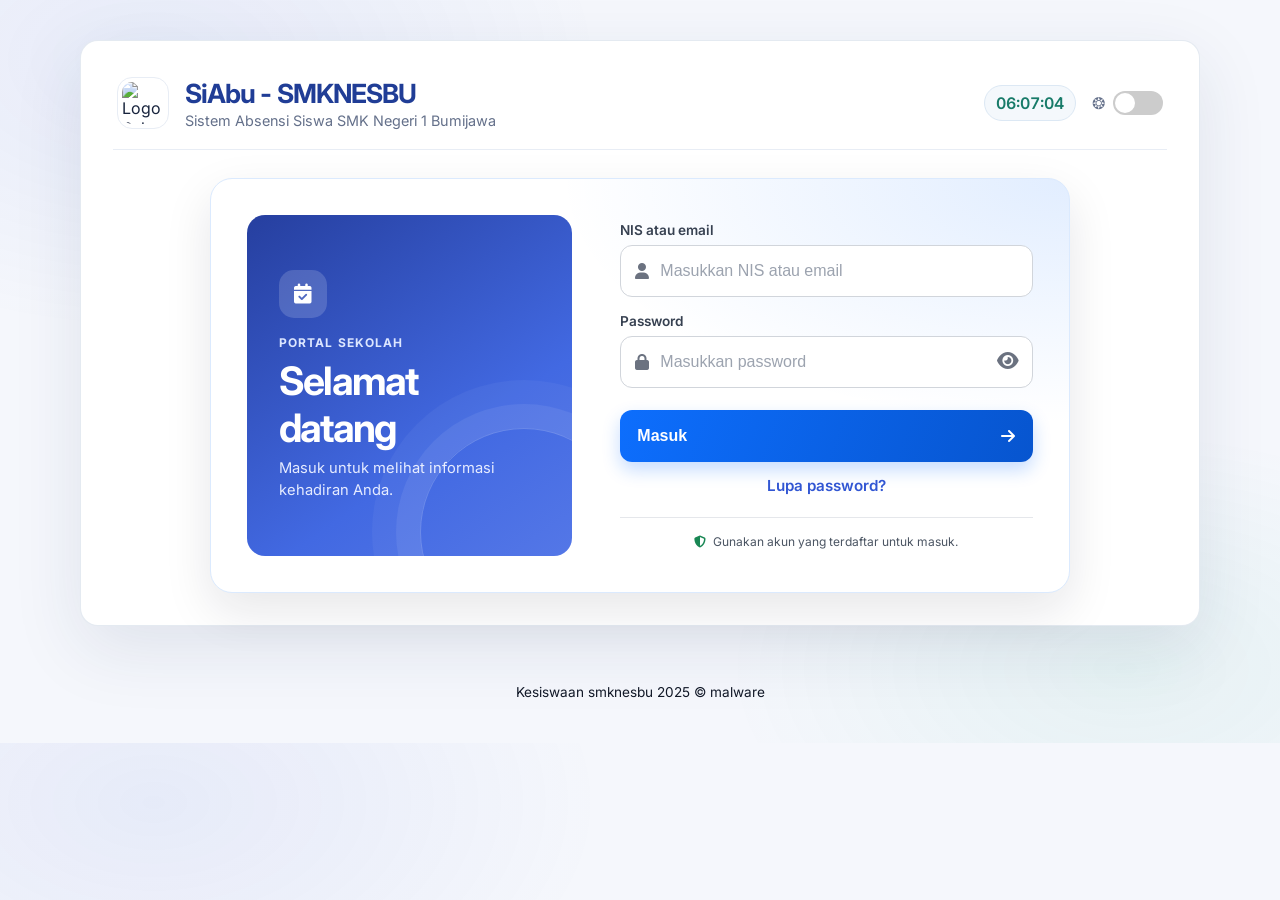
==== commit 3e5655c2: "Add files via upload" ====
--- a/index.html
+++ b/index.html
@@ -204,11 +204,77 @@
             <span class="dashboard-menu-label">Keluar</span>
           </button>
         </div>
-        <p id="staff-dashboard-note" class="staff-dashboard-note" hidden></p>
+        <section id="staff-dashboard-note" class="staff-dashboard-note" aria-labelledby="staff-summary-title" hidden>
+          <div class="staff-dashboard-summary-heading">
+            <div>
+              <span class="dashboard-eyebrow">Ringkasan kehadiran</span>
+              <h3 id="staff-summary-title">Absen Hari Ini</h3>
+              <p id="staff-summary-date"></p>
+            </div>
+            <button type="button" class="staff-refresh-button" aria-label="Muat ulang ringkasan absen hari ini" title="Muat ulang ringkasan" onclick="loadStaffAttendanceSummary(this)">
+              <i class="fas fa-rotate" aria-hidden="true"></i>
+            </button>
+          </div>
+          <p id="staff-summary-status" class="staff-summary-status" role="status" aria-live="polite">Klik kartu untuk menyorot kategori.</p>
+          <div id="staff-summary-metrics" class="staff-summary-metrics">
+            <button type="button" class="staff-summary-card total" data-summary-card="total" aria-pressed="false">
+              <span class="staff-summary-icon"><i class="fas fa-users" aria-hidden="true"></i></span>
+              <span class="staff-summary-copy"><span>Total Siswa</span><small data-summary-percent="total">100%</small></span>
+              <strong data-summary="total">-</strong>
+              <span class="staff-summary-track" aria-hidden="true"><span data-summary-bar="total"></span></span>
+            </button>
+            <button type="button" class="staff-summary-card hadir" data-summary-card="hadir" aria-pressed="false">
+              <span class="staff-summary-icon"><i class="fas fa-circle-check" aria-hidden="true"></i></span>
+              <span class="staff-summary-copy"><span>Hadir</span><small data-summary-percent="hadir">-</small></span>
+              <strong data-summary="hadir">-</strong>
+              <span class="staff-summary-track" aria-hidden="true"><span data-summary-bar="hadir"></span></span>
+            </button>
+            <button type="button" class="staff-summary-card izin" data-summary-card="izin" aria-pressed="false">
+              <span class="staff-summary-icon"><i class="fas fa-envelope-open-text" aria-hidden="true"></i></span>
+              <span class="staff-summary-copy"><span>Izin</span><small data-summary-percent="izin">-</small></span>
+              <strong data-summary="izin">-</strong>
+              <span class="staff-summary-track" aria-hidden="true"><span data-summary-bar="izin"></span></span>
+            </button>
+            <button type="button" class="staff-summary-card sakit" data-summary-card="sakit" aria-pressed="false">
+              <span class="staff-summary-icon"><i class="fas fa-heart-pulse" aria-hidden="true"></i></span>
+              <span class="staff-summary-copy"><span>Sakit</span><small data-summary-percent="sakit">-</small></span>
+              <strong data-summary="sakit">-</strong>
+              <span class="staff-summary-track" aria-hidden="true"><span data-summary-bar="sakit"></span></span>
+            </button>
+            <button type="button" class="staff-summary-card terlambat" data-summary-card="terlambat" aria-pressed="false">
+              <span class="staff-summary-icon"><i class="fas fa-clock" aria-hidden="true"></i></span>
+              <span class="staff-summary-copy"><span>Terlambat</span><small data-summary-percent="terlambat">-</small></span>
+              <strong data-summary="terlambat">-</strong>
+              <span class="staff-summary-track" aria-hidden="true"><span data-summary-bar="terlambat"></span></span>
+            </button>
+            <button type="button" class="staff-summary-card alpa" data-summary-card="alpa" aria-pressed="false">
+              <span class="staff-summary-icon"><i class="fas fa-circle-xmark" aria-hidden="true"></i></span>
+              <span class="staff-summary-copy"><span>Alpa</span><small data-summary-percent="alpa">-</small></span>
+              <strong data-summary="alpa">-</strong>
+              <span class="staff-summary-track" aria-hidden="true"><span data-summary-bar="alpa"></span></span>
+            </button>
+            <button type="button" class="staff-summary-card belum" data-summary-card="belumAbsen" aria-pressed="false">
+              <span class="staff-summary-icon"><i class="fas fa-hourglass-half" aria-hidden="true"></i></span>
+              <span class="staff-summary-copy"><span>Belum Absen</span><small data-summary-percent="belumAbsen">-</small></span>
+              <strong data-summary="belumAbsen">-</strong>
+              <span class="staff-summary-track" aria-hidden="true"><span data-summary-bar="belumAbsen"></span></span>
+            </button>
+            <button type="button" class="staff-summary-card libur" data-summary-card="libur" aria-pressed="false">
+              <span class="staff-summary-icon"><i class="fas fa-calendar-day" aria-hidden="true"></i></span>
+              <span class="staff-summary-copy"><span>Libur / HB</span><small data-summary-percent="libur">-</small></span>
+              <strong data-summary="libur">-</strong>
+              <span class="staff-summary-track" aria-hidden="true"><span data-summary-bar="libur"></span></span>
+            </button>
+          </div>
+        </section>
         <div id="staff-menu-grid" class="dashboard-menu-grid staff-menu-grid" role="group" aria-label="Menu admin dan guru" hidden>
           <button type="button" class="dashboard-menu-card staff-monitor-menu-card" onclick="showStaffFeature('monitoring')">
             <span class="dashboard-menu-icon"><i class="fas fa-clipboard-list" aria-hidden="true"></i></span>
             <span class="dashboard-menu-label">Pantau Absensi</span>
+          </button>
+          <button id="staff-permission-menu" type="button" class="dashboard-menu-card staff-permission-menu-card" onclick="showStaffFeature('permissions')" hidden>
+            <span class="dashboard-menu-icon"><i class="fas fa-notes-medical" aria-hidden="true"></i></span>
+            <span class="dashboard-menu-label">Data Izin</span>
           </button>
           <button id="staff-manage-menu" type="button" class="dashboard-menu-card staff-manage-menu-card" onclick="showStaffFeature('manage')" hidden>
             <span class="dashboard-menu-icon"><i class="fas fa-users-cog" aria-hidden="true"></i></span>
@@ -346,7 +412,7 @@
             <div>
               <span class="dashboard-eyebrow">Pemantauan kehadiran</span>
               <h3 id="staff-monitoring-title">Pilih Kelas</h3>
-              <p>Pilih kelas untuk menampilkan daftar siswa yang terdaftar.</p>
+              <p id="staff-monitoring-description">Pilih kelas untuk menampilkan daftar siswa yang terdaftar.</p>
             </div>
             <button type="button" class="staff-refresh-button" aria-label="Muat ulang pemantauan absensi" title="Muat ulang pemantauan absensi" onclick="refreshStaffFeature('monitoring', this)">
               <i class="fas fa-rotate" aria-hidden="true"></i>
@@ -364,6 +430,32 @@
             <div id="staff-monitoring-students" class="staff-directory-content"></div>
           </div>
           <p id="staff-monitoring-status" class="staff-directory-status" role="status" aria-live="polite"></p>
+        </section>
+        <section id="staff-permission-panel" class="staff-directory-panel" aria-labelledby="staff-permission-title" hidden>
+          <div class="staff-directory-heading">
+            <div>
+              <span class="dashboard-eyebrow">Data layanan siswa</span>
+              <h3 id="staff-permission-title">Daftar Siswa Izin</h3>
+              <p id="staff-permission-count" class="staff-permission-count" role="status" aria-live="polite">Jumlah siswa izin: -</p>
+            </div>
+            <button type="button" class="staff-refresh-button" aria-label="Muat ulang data izin" title="Muat ulang data izin" onclick="refreshStaffFeature('permissions', this)">
+              <i class="fas fa-rotate" aria-hidden="true"></i>
+            </button>
+          </div>
+          <form id="staff-permission-filters" class="staff-permission-filters" onsubmit="event.preventDefault(); loadPermissionData();">
+            <label for="staff-permission-date">Tanggal</label>
+            <input id="staff-permission-date" type="date">
+            <label for="staff-permission-class">Kelas</label>
+            <select id="staff-permission-class">
+              <option value="">Semua kelas</option>
+            </select>
+            <div class="staff-permission-submit">
+              <button type="submit"><i class="fas fa-filter" aria-hidden="true"></i><span>Terapkan</span></button>
+              <span id="staff-permission-date-display" class="staff-permission-date-display" aria-live="polite"></span>
+            </div>
+          </form>
+          <p id="staff-permission-status" class="staff-directory-status" role="status" aria-live="polite"></p>
+          <div id="staff-permission-content" class="staff-directory-content"></div>
         </section>
       </section>
 
--- a/css/styles.css
+++ b/css/styles.css
@@ -3452,6 +3452,151 @@
   line-height: 1.5;
 }
 
+.staff-dashboard-summary-heading {
+  display: flex;
+  align-items: flex-start;
+  justify-content: space-between;
+  gap: 1rem;
+}
+
+.staff-dashboard-summary-heading h3 {
+  margin: 0.2rem 0 0;
+  color: #24324b;
+  font-size: 1.05rem;
+}
+
+.staff-dashboard-summary-heading p {
+  margin: 0.25rem 0 0;
+  color: #68758d;
+  font-size: 0.8rem;
+  font-weight: 600;
+}
+
+.staff-summary-status {
+  margin: 0.7rem 0;
+  color: #52617a;
+  font-size: 0.8rem;
+}
+
+.staff-summary-status.is-error {
+  color: #b42318;
+}
+
+.staff-summary-metrics {
+  display: grid;
+  grid-template-columns: repeat(auto-fit, minmax(125px, 1fr));
+  gap: 0.5rem;
+}
+
+.staff-summary-card {
+  display: grid;
+  grid-template-columns: 28px minmax(0, 1fr) auto;
+  grid-template-rows: auto 4px;
+  align-items: center;
+  column-gap: 0.45rem;
+  row-gap: 0.45rem;
+  min-width: 0;
+  min-height: 76px;
+  margin: 0;
+  padding: 0.55rem;
+  border: 1px solid #dce5f4;
+  border-radius: 9px;
+  background: #fff;
+  color: #26354d;
+  text-align: left;
+  cursor: pointer;
+  transition: transform 0.18s ease, box-shadow 0.18s ease, border-color 0.18s ease;
+}
+
+.staff-summary-card:hover {
+  transform: translateY(-2px);
+  box-shadow: 0 7px 16px rgba(34, 59, 105, 0.1);
+}
+
+.staff-summary-card:focus-visible {
+  outline: 3px solid rgba(49, 86, 211, 0.35);
+  outline-offset: 2px;
+}
+
+.staff-summary-card.is-selected {
+  border-color: var(--summary-color, #3156d3);
+  box-shadow: 0 0 0 2px rgba(49, 86, 211, 0.18);
+  transform: translateY(-2px);
+}
+
+.staff-summary-card.total { --summary-color: #3156d3; }
+.staff-summary-card.hadir { --summary-color: #198754; }
+.staff-summary-card.izin { --summary-color: #087990; }
+.staff-summary-card.sakit { --summary-color: #6f42c1; }
+.staff-summary-card.terlambat { --summary-color: #8a5a00; }
+.staff-summary-card.alpa { --summary-color: #c02f3e; }
+.staff-summary-card.belum { --summary-color: #52617a; }
+.staff-summary-card.libur { --summary-color: #52617a; }
+
+.staff-summary-icon {
+  display: grid;
+  width: 28px;
+  height: 28px;
+  grid-row: 1;
+  place-items: center;
+  border-radius: 8px;
+  background: #eef2fa;
+  color: var(--summary-color, #3156d3);
+  font-size: 0.82rem;
+}
+
+.staff-summary-copy {
+  display: flex;
+  min-width: 0;
+  flex-direction: column;
+  gap: 0.22rem;
+}
+
+.staff-summary-copy > span {
+  color: #34425b;
+  font-size: 0.72rem;
+  font-weight: 600;
+}
+
+.staff-summary-card strong {
+  color: #26354d;
+  font-size: 1.15rem;
+  font-variant-numeric: tabular-nums;
+  line-height: 1;
+}
+
+.staff-summary-copy small {
+  color: #596579;
+  font-size: 0.66rem;
+  font-weight: 600;
+}
+
+.staff-summary-track {
+  display: block;
+  grid-column: 1 / -1;
+  height: 4px;
+  overflow: hidden;
+  border-radius: 999px;
+  background: #edf1f7;
+}
+
+.staff-summary-track > span {
+  display: block;
+  width: 0;
+  height: 100%;
+  border-radius: inherit;
+  background: var(--summary-color, #3156d3);
+  transition: width 0.65s cubic-bezier(0.2, 0.75, 0.25, 1);
+}
+
+.staff-summary-card.hadir strong { color: #166345; }
+.staff-summary-card.izin strong { color: #08677a; }
+.staff-summary-card.sakit strong { color: #59359a; }
+.staff-summary-card.terlambat strong { color: #754d00; }
+.staff-summary-card.alpa strong { color: #a52231; }
+.staff-summary-card.belum strong { color: #52617a; }
+.staff-summary-card.libur strong { color: #718096; }
+
 .staff-directory-panel[hidden] {
   display: none !important;
 }
@@ -3549,6 +3694,77 @@
   white-space: nowrap;
 }
 
+body.light-mode .staff-monitoring-attendance-status.status-H {
+  border: 1px solid #a8dfc7;
+  background: #e5f6ef;
+  color: #166345;
+}
+
+body.light-mode .staff-monitoring-attendance-status.status-A {
+  border: 1px solid #f2bbbb;
+  background: #fff0f0;
+  color: #a52c35;
+}
+
+body.light-mode .staff-monitoring-attendance-status.status-T {
+  border: 1px solid #f0d48d;
+  background: #fff7e6;
+  color: #805500;
+}
+
+body.light-mode .staff-monitoring-attendance-status.status-I {
+  border: 1px solid #a8dfe8;
+  background: #e9f8fb;
+  color: #126475;
+}
+
+body.light-mode .staff-monitoring-attendance-status.status-P {
+  border: 1px solid var(--color-primary);
+  background: #dbeafe;
+}
+
+body.light-mode .staff-monitoring-attendance-status.weekend-day {
+  border: 1px solid #e2e6ee;
+  background: #f0f2f7;
+  color: #718096;
+}
+
+body.dark-mode .staff-monitoring-attendance-status.status-H {
+  border: 1px solid var(--color-hadir);
+  background: #1a6643;
+  color: #fff;
+}
+
+body.dark-mode .staff-monitoring-attendance-status.status-A {
+  border: 1px solid var(--color-absen);
+  background: #7c2d2f;
+  color: #fff;
+}
+
+body.dark-mode .staff-monitoring-attendance-status.status-T {
+  border: 1px solid var(--color-terlambat);
+  background: #735f1c;
+  color: #fff;
+}
+
+body.dark-mode .staff-monitoring-attendance-status.status-I {
+  border: 1px solid var(--color-izin);
+  background: #0f5e6e;
+  color: #fff;
+}
+
+body.dark-mode .staff-monitoring-attendance-status.status-P {
+  border: 1px solid var(--color-primary);
+  background: #1e3a8a;
+  color: #fff;
+}
+
+body.dark-mode .staff-monitoring-attendance-status.weekend-day {
+  border: 1px solid #46536a;
+  background: #303a4d;
+  color: #c1ccdc;
+}
+
 .staff-monitoring-student-view h4 {
   margin: 0 0 0.6rem;
   color: #34425b;
@@ -3557,6 +3773,62 @@
 
 .staff-monitoring-back-classes {
   margin-bottom: 0.85rem;
+}
+
+.staff-permission-filters {
+  display: grid;
+  grid-template-columns: auto minmax(150px, 1fr) auto minmax(150px, 1fr) auto;
+  align-items: end;
+  gap: 0.55rem 0.75rem;
+  margin: 0.8rem 0;
+}
+
+.staff-permission-filters label {
+  color: #34425b;
+  font-size: 0.82rem;
+  font-weight: 600;
+}
+
+.staff-permission-filters input,
+.staff-permission-filters select {
+  min-width: 0;
+  min-height: 40px;
+  margin: 0;
+}
+
+.staff-permission-submit {
+  display: grid;
+  justify-items: start;
+  gap: 0.35rem;
+}
+
+.staff-permission-submit button {
+  display: inline-flex;
+  align-items: center;
+  justify-content: center;
+  gap: 0.4rem;
+  width: auto;
+  min-height: 40px;
+  margin: 0;
+  padding: 0.55rem 0.8rem;
+  border-radius: 9px;
+  background: #3156d3 !important;
+  color: #fff !important;
+  font-size: 0.82rem;
+  font-weight: 600;
+  white-space: nowrap;
+}
+
+.staff-permission-date-display {
+  min-height: 1em;
+  color: #52617a;
+  font-size: 0.76rem;
+  font-weight: 600;
+  white-space: nowrap;
+}
+
+.staff-permission-table {
+  min-width: 480px;
 }
 
 .staff-directory-panel {
@@ -3580,6 +3852,13 @@
   margin: 0.2rem 0;
   color: #24324b;
   font-size: 1.2rem;
+}
+
+.staff-directory-heading .staff-permission-count {
+  margin: 0.25rem 0;
+  color: #3156b8;
+  font-size: 0.9rem;
+  font-weight: 700;
 }
 
 .staff-directory-heading p {
@@ -3897,6 +4176,11 @@
   box-shadow: 0 8px 16px rgba(36, 118, 185, 0.22), inset 0 1px 0 rgba(255, 255, 255, 0.32);
 }
 
+.staff-permission-menu-card .dashboard-menu-icon {
+  background: linear-gradient(145deg, #38b2ac, #16877f);
+  box-shadow: 0 8px 16px rgba(22, 135, 127, 0.22), inset 0 1px 0 rgba(255, 255, 255, 0.32);
+}
+
 .staff-manage-menu-card .dashboard-menu-icon {
   background: linear-gradient(145deg, #9a7bec, #6646bc);
   box-shadow: 0 8px 16px rgba(102, 70, 188, 0.22), inset 0 1px 0 rgba(255, 255, 255, 0.32);
@@ -3908,6 +4192,60 @@
   color: #c1ccdc;
 }
 
+body.dark-mode .staff-dashboard-summary-heading h3,
+body.dark-mode .staff-summary-card strong {
+  color: #e8eef8;
+}
+
+body.dark-mode .staff-dashboard-summary-heading p,
+body.dark-mode .staff-summary-status,
+body.dark-mode .staff-summary-card span {
+  color: #b7c2d5;
+}
+
+body.dark-mode .staff-summary-card {
+  border-color: #3a4861;
+  background: #1b2639;
+}
+
+body.dark-mode .staff-summary-card.izin { --summary-color: #0dcaf0; }
+body.dark-mode .staff-summary-card.sakit { --summary-color: #7952b3; }
+body.dark-mode .staff-summary-card.terlambat { --summary-color: #d29b00; }
+body.dark-mode .staff-summary-card.alpa { --summary-color: #dc3545; }
+body.dark-mode .staff-summary-card.belum { --summary-color: #718096; }
+body.dark-mode .staff-summary-card.libur { --summary-color: #64748b; }
+
+body.dark-mode .staff-summary-card:hover {
+  box-shadow: 0 7px 18px rgba(0, 0, 0, 0.24);
+}
+
+body.dark-mode .staff-summary-card.is-selected {
+  border-color: var(--summary-color, #8299ed);
+}
+
+body.dark-mode .staff-summary-icon {
+  background: #303d63;
+}
+
+body.dark-mode .staff-summary-card.hadir strong { color: #86d6ac; }
+body.dark-mode .staff-summary-card.izin strong { color: #82d6e5; }
+body.dark-mode .staff-summary-card.sakit strong { color: #c0a9ff; }
+body.dark-mode .staff-summary-card.terlambat strong { color: #f0d48d; }
+body.dark-mode .staff-summary-card.alpa strong { color: #f2a0a5; }
+body.dark-mode .staff-summary-card.belum strong,
+body.dark-mode .staff-summary-card.libur strong { color: #b7c2d5; }
+
+body.dark-mode .staff-summary-track {
+  background: #34425b;
+}
+
+@media (prefers-reduced-motion: reduce) {
+  .staff-summary-card,
+  .staff-summary-track > span {
+    transition: none;
+  }
+}
+
 body.dark-mode .staff-directory-panel {
   border-color: #34425b;
   background: #1b2639;
@@ -3938,6 +4276,17 @@
   background: #293852 !important;
 }
 
+body.dark-mode .staff-permission-filters input,
+body.dark-mode .staff-permission-filters select {
+  border-color: #42516a;
+  background-color: #202c42;
+  color: #e8eef8;
+}
+
+body.dark-mode .staff-permission-date-display {
+  color: #b7c2d5;
+}
+
 body.dark-mode .staff-event-form-actions .staff-event-cancel {
   background: #34425b !important;
   color: #e8eef8 !important;
@@ -3947,6 +4296,7 @@
 body.dark-mode .staff-directory-table th,
 body.dark-mode .staff-monitoring-class-controls h4,
 body.dark-mode .staff-monitoring-student-view h4,
+body.dark-mode .staff-permission-filters label,
 body.dark-mode .staff-monitoring-identity strong,
 body.dark-mode .staff-guru-identity strong {
   color: #e8eef8;
@@ -3966,6 +4316,7 @@
 
 body.dark-mode .staff-directory-heading p,
 body.dark-mode .staff-directory-status,
+body.dark-mode .staff-directory-heading .staff-permission-count,
 body.dark-mode .staff-monitoring-identity span,
 body.dark-mode .staff-guru-identity span {
   color: #b7c2d5;
@@ -4796,6 +5147,14 @@
 }
 
 @media (max-width: 640px) {
+  .staff-permission-filters {
+    grid-template-columns: minmax(0, 1fr);
+  }
+
+  .staff-permission-filters label {
+    margin-bottom: -0.35rem;
+  }
+
   .dashboard-statistics.rpg-status-panel {
     padding: 0.9rem;
     border-radius: 18px;
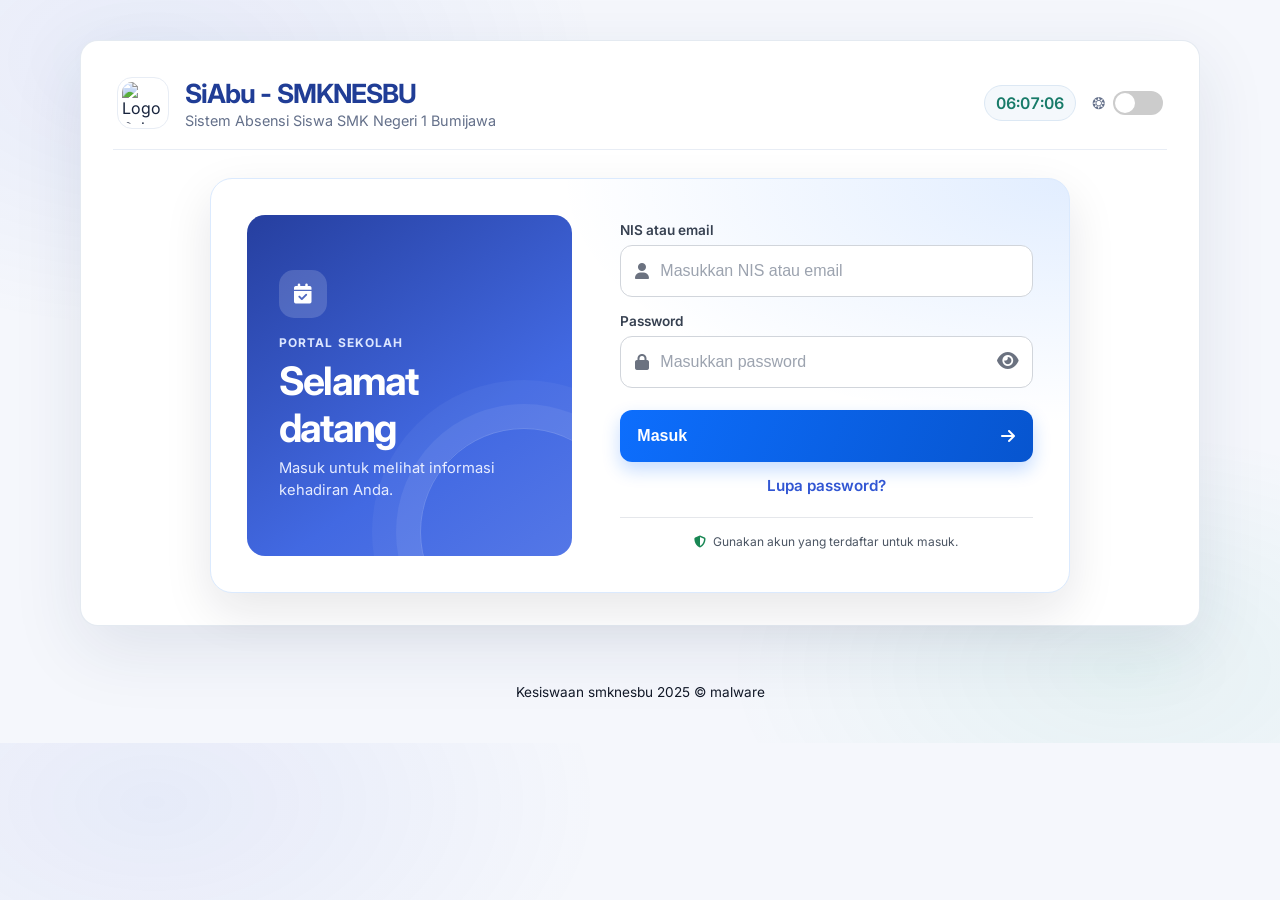
==== commit dba0c0c5: "Add files via upload" ====
--- a/index.html
+++ b/index.html
@@ -14,7 +14,7 @@
   <script src="https://html2canvas.hertzen.com/dist/html2canvas.min.js"></script>
 
   <!-- Include external CSS -->
-  <link rel="stylesheet" href="css/styles.css">
+  <link rel="stylesheet" href="css/styles.css?v=20261103">
 </head>
 
 <body>
@@ -692,7 +692,7 @@
   <script src="https://cdnjs.cloudflare.com/ajax/libs/qrcodejs/1.0.0/qrcode.min.js"></script>
   <script src="js/config.js"></script>
   <script src="js/mock_data.js"></script>
-  <script src="js/script.js"></script>
+  <script src="js/script.js?v=20261103"></script>
 </body>
 
 </html>
--- a/css/styles.css
+++ b/css/styles.css
@@ -3596,6 +3596,38 @@
 .staff-summary-card.alpa strong { color: #a52231; }
 .staff-summary-card.belum strong { color: #52617a; }
 .staff-summary-card.libur strong { color: #718096; }
+
+body.light-mode .staff-summary-card {
+  border-color: #cbd5e1;
+  background: #fff;
+  color: #1e293b;
+}
+
+body.light-mode .staff-summary-card.total { --summary-color: #2548b8; }
+body.light-mode .staff-summary-card.hadir { --summary-color: #146c43; }
+body.light-mode .staff-summary-card.izin { --summary-color: #08677a; }
+body.light-mode .staff-summary-card.sakit { --summary-color: #59359a; }
+body.light-mode .staff-summary-card.terlambat { --summary-color: #754d00; }
+body.light-mode .staff-summary-card.alpa { --summary-color: #a52231; }
+body.light-mode .staff-summary-card.belum,
+body.light-mode .staff-summary-card.libur { --summary-color: #475569; }
+
+body.light-mode .staff-summary-copy > span,
+body.light-mode .staff-summary-card strong {
+  color: #1e293b;
+}
+
+body.light-mode .staff-summary-copy small {
+  color: #475569;
+}
+
+body.light-mode .staff-summary-card.hadir strong { color: #14532d; }
+body.light-mode .staff-summary-card.izin strong { color: #07566a; }
+body.light-mode .staff-summary-card.sakit strong { color: #4c2889; }
+body.light-mode .staff-summary-card.terlambat strong { color: #664200; }
+body.light-mode .staff-summary-card.alpa strong { color: #991b2b; }
+body.light-mode .staff-summary-card.belum strong,
+body.light-mode .staff-summary-card.libur strong { color: #334155; }
 
 .staff-directory-panel[hidden] {
   display: none !important;
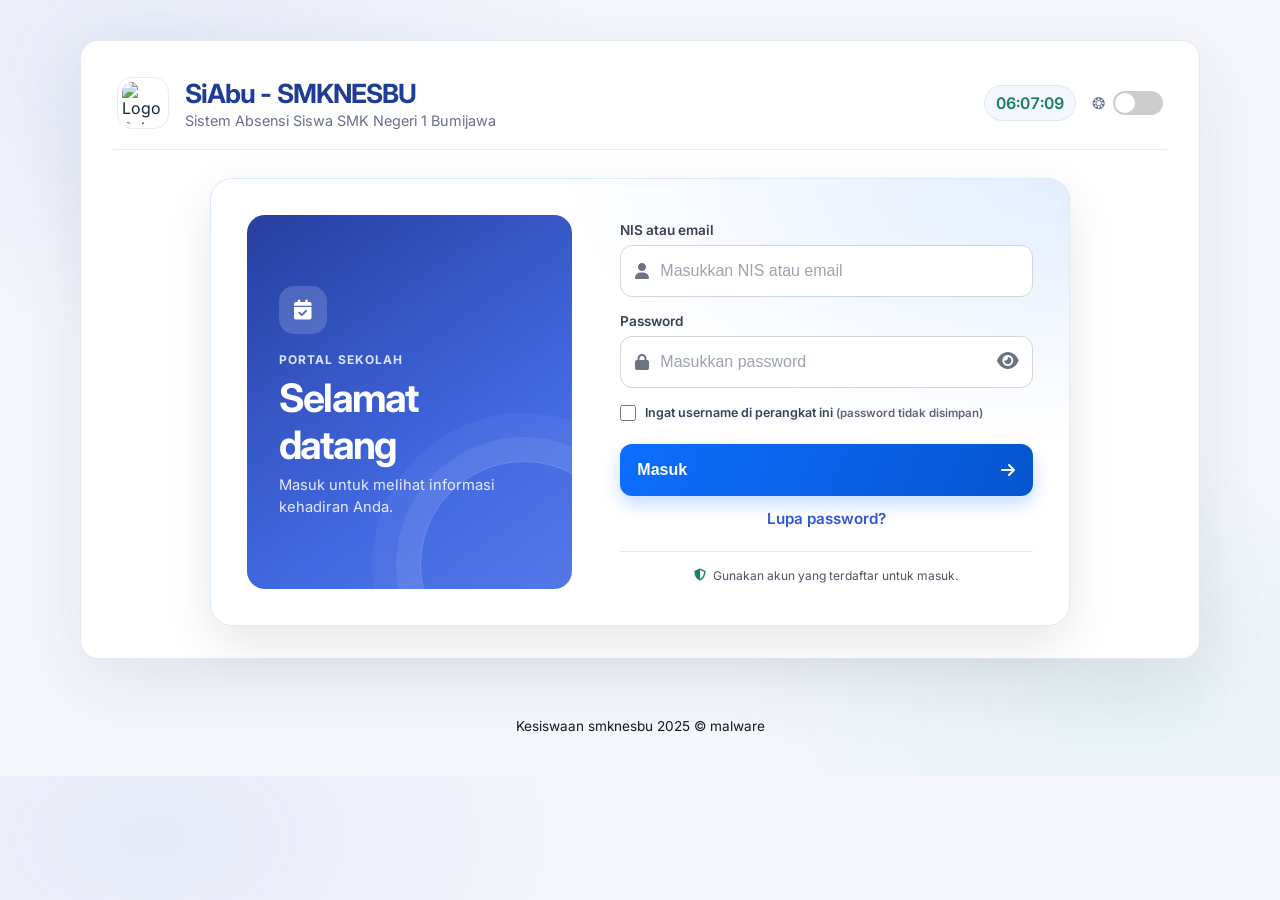
==== commit 242de851: "Add files via upload" ====
--- a/index.html
+++ b/index.html
@@ -14,7 +14,7 @@
   <script src="https://html2canvas.hertzen.com/dist/html2canvas.min.js"></script>
 
   <!-- Include external CSS -->
-  <link rel="stylesheet" href="css/styles.css?v=20261103">
+  <link rel="stylesheet" href="css/styles.css?v=20261103-pull-refresh">
 </head>
 
 <body>
@@ -37,6 +37,11 @@
     <p class="loading-text" id="loading-text"></p>
   </div>
 
+  <div id="pull-to-refresh-indicator" class="pull-to-refresh-indicator" role="status" aria-live="polite" hidden>
+    <i class="fas fa-arrow-down" aria-hidden="true"></i>
+    <span>Tarik ke bawah untuk memuat ulang</span>
+  </div>
+
   <div id="notification-bar"></div>
 
   <div class="main-container">
@@ -86,6 +91,10 @@
           <button type="button" class="toggle-password login-password-toggle" aria-label="Tampilkan password"
             onclick="togglePasswordVisibility()"><i class="fas fa-eye" aria-hidden="true"></i></button>
         </div>
+        <label class="login-remember-row" for="rememberMe">
+          <input type="checkbox" id="rememberMe">
+          <span>Ingat username di perangkat ini <small>(password tidak disimpan)</small></span>
+        </label>
         <button id="loginBtn" class="login-submit" onclick="login()">
           <span>Masuk</span><i class="fas fa-arrow-right" aria-hidden="true"></i>
         </button>
@@ -692,7 +701,7 @@
   <script src="https://cdnjs.cloudflare.com/ajax/libs/qrcodejs/1.0.0/qrcode.min.js"></script>
   <script src="js/config.js"></script>
   <script src="js/mock_data.js"></script>
-  <script src="js/script.js?v=20261103"></script>
+  <script src="js/script.js?v=20261103-pull-refresh"></script>
 </body>
 
 </html>
--- a/css/styles.css
+++ b/css/styles.css
@@ -1119,6 +1119,55 @@
   pointer-events: none;
 }
 
+.pull-to-refresh-indicator {
+  position: fixed;
+  z-index: 3500;
+  top: max(8px, env(safe-area-inset-top));
+  left: 50%;
+  display: flex;
+  align-items: center;
+  gap: 0.55rem;
+  max-width: calc(100vw - 2rem);
+  padding: 0.65rem 0.95rem;
+  border: 1px solid #cbd5e1;
+  border-radius: 999px;
+  background: #fff;
+  color: #26354d;
+  font-size: 0.8rem;
+  font-weight: 600;
+  box-shadow: 0 5px 18px rgba(15, 23, 42, 0.18);
+  transform: translate(-50%, calc(-100% - 12px));
+  transition: transform 0.18s ease;
+  pointer-events: none;
+}
+
+.pull-to-refresh-indicator[hidden] {
+  display: none;
+}
+
+.pull-to-refresh-indicator.is-pulling {
+  transform: translate(-50%, var(--pull-distance, 0));
+}
+
+.pull-to-refresh-indicator i {
+  color: #3156d3;
+  transition: transform 0.18s ease;
+}
+
+.pull-to-refresh-indicator.is-ready i {
+  transform: rotate(180deg);
+}
+
+.pull-to-refresh-indicator.is-refreshing i {
+  animation: spin 0.8s linear infinite;
+}
+
+body.dark-mode .pull-to-refresh-indicator {
+  border-color: #3a4861;
+  background: #1b2639;
+  color: #e8eef8;
+}
+
 .app-splash-content {
   display: flex;
   flex-direction: column;
@@ -2423,6 +2472,36 @@
 
 body.dark-mode .login-fields label {
   color: #e5e7eb;
+}
+
+.login-fields .login-remember-row {
+  display: flex;
+  align-items: flex-start;
+  gap: 0.55rem;
+  margin: 0.15rem 0 0.2rem;
+  color: #34425b;
+  font-size: 0.78rem;
+  line-height: 1.4;
+  cursor: pointer;
+}
+
+.login-remember-row input {
+  flex: 0 0 auto;
+  width: 16px;
+  height: 16px;
+  margin: 1px 0 0;
+  padding: 0;
+  accent-color: #3156d3;
+}
+
+.login-remember-row small {
+  color: #596579;
+  font-size: 0.72rem;
+}
+
+body.dark-mode .login-fields .login-remember-row,
+body.dark-mode .login-remember-row small {
+  color: #c1ccdc;
 }
 
 .login-input-wrap {
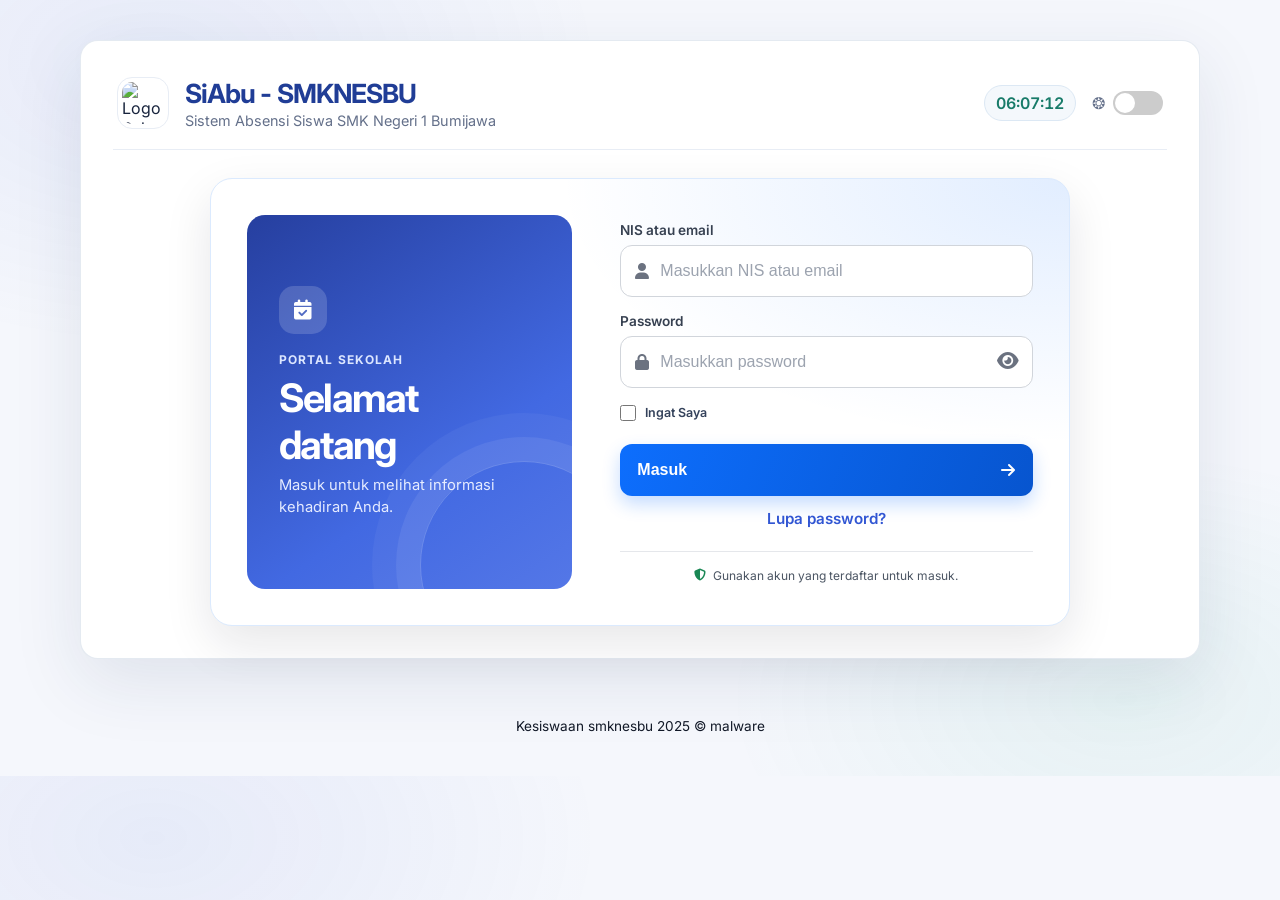
==== commit 31fedfa0: "Add files via upload" ====
--- a/index.html
+++ b/index.html
@@ -14,7 +14,7 @@
   <script src="https://html2canvas.hertzen.com/dist/html2canvas.min.js"></script>
 
   <!-- Include external CSS -->
-  <link rel="stylesheet" href="css/styles.css?v=20261103-pull-refresh">
+  <link rel="stylesheet" href="css/styles.css?v=20261103-carousel-idle">
 </head>
 
 <body>
@@ -93,7 +93,7 @@
         </div>
         <label class="login-remember-row" for="rememberMe">
           <input type="checkbox" id="rememberMe">
-          <span>Ingat username di perangkat ini <small>(password tidak disimpan)</small></span>
+          <span>Ingat Saya</span>
         </label>
         <button id="loginBtn" class="login-submit" onclick="login()">
           <span>Masuk</span><i class="fas fa-arrow-right" aria-hidden="true"></i>
@@ -113,13 +113,6 @@
 
     <div id="userPanel" style="display:none;">
       <div class="dashboard-topbar">
-        <div class="dashboard-greeting">
-          <span id="dashboard-account-label">Dashboard siswa</span>
-          <div class="dashboard-user-details">
-            <p id="userInfo"></p>
-            <span id="userClass" class="dashboard-user-class" hidden></span>
-          </div>
-        </div>
         <button id="dashboardBackButton" type="button" class="dashboard-back-button" onclick="showDashboardHome()"
           aria-label="Kembali ke menu utama" title="Kembali ke menu utama">
           <i class="fas fa-arrow-left" aria-hidden="true"></i><span>Menu utama</span>
@@ -128,7 +121,11 @@
 
       <section id="dashboardHome" class="dashboard-home" aria-labelledby="dashboard-home-title">
         <div class="dashboard-home-heading">
+          <div class="dashboard-greeting">
+            <span id="dashboard-account-label">Dashboard siswa</span>
+          </div>
           <h2 id="dashboard-home-title" tabindex="-1">Selamat pagi</h2>
+          <p id="dashboard-home-user-name" class="dashboard-home-user-name"></p>
           <p id="dashboard-home-description">Pilih menu untuk mulai menjelajahi layanan siswa.</p>
         </div>
         <section id="student-dashboard-statistics" class="dashboard-statistics rpg-status-panel" aria-labelledby="dashboard-statistics-title">
@@ -225,55 +222,69 @@
             </button>
           </div>
           <p id="staff-summary-status" class="staff-summary-status" role="status" aria-live="polite">Klik kartu untuk menyorot kategori.</p>
-          <div id="staff-summary-metrics" class="staff-summary-metrics">
-            <button type="button" class="staff-summary-card total" data-summary-card="total" aria-pressed="false">
-              <span class="staff-summary-icon"><i class="fas fa-users" aria-hidden="true"></i></span>
-              <span class="staff-summary-copy"><span>Total Siswa</span><small data-summary-percent="total">100%</small></span>
-              <strong data-summary="total">-</strong>
-              <span class="staff-summary-track" aria-hidden="true"><span data-summary-bar="total"></span></span>
-            </button>
-            <button type="button" class="staff-summary-card hadir" data-summary-card="hadir" aria-pressed="false">
-              <span class="staff-summary-icon"><i class="fas fa-circle-check" aria-hidden="true"></i></span>
-              <span class="staff-summary-copy"><span>Hadir</span><small data-summary-percent="hadir">-</small></span>
-              <strong data-summary="hadir">-</strong>
-              <span class="staff-summary-track" aria-hidden="true"><span data-summary-bar="hadir"></span></span>
-            </button>
-            <button type="button" class="staff-summary-card izin" data-summary-card="izin" aria-pressed="false">
-              <span class="staff-summary-icon"><i class="fas fa-envelope-open-text" aria-hidden="true"></i></span>
-              <span class="staff-summary-copy"><span>Izin</span><small data-summary-percent="izin">-</small></span>
-              <strong data-summary="izin">-</strong>
-              <span class="staff-summary-track" aria-hidden="true"><span data-summary-bar="izin"></span></span>
-            </button>
-            <button type="button" class="staff-summary-card sakit" data-summary-card="sakit" aria-pressed="false">
-              <span class="staff-summary-icon"><i class="fas fa-heart-pulse" aria-hidden="true"></i></span>
-              <span class="staff-summary-copy"><span>Sakit</span><small data-summary-percent="sakit">-</small></span>
-              <strong data-summary="sakit">-</strong>
-              <span class="staff-summary-track" aria-hidden="true"><span data-summary-bar="sakit"></span></span>
-            </button>
-            <button type="button" class="staff-summary-card terlambat" data-summary-card="terlambat" aria-pressed="false">
-              <span class="staff-summary-icon"><i class="fas fa-clock" aria-hidden="true"></i></span>
-              <span class="staff-summary-copy"><span>Terlambat</span><small data-summary-percent="terlambat">-</small></span>
-              <strong data-summary="terlambat">-</strong>
-              <span class="staff-summary-track" aria-hidden="true"><span data-summary-bar="terlambat"></span></span>
-            </button>
-            <button type="button" class="staff-summary-card alpa" data-summary-card="alpa" aria-pressed="false">
-              <span class="staff-summary-icon"><i class="fas fa-circle-xmark" aria-hidden="true"></i></span>
-              <span class="staff-summary-copy"><span>Alpa</span><small data-summary-percent="alpa">-</small></span>
-              <strong data-summary="alpa">-</strong>
-              <span class="staff-summary-track" aria-hidden="true"><span data-summary-bar="alpa"></span></span>
-            </button>
-            <button type="button" class="staff-summary-card belum" data-summary-card="belumAbsen" aria-pressed="false">
-              <span class="staff-summary-icon"><i class="fas fa-hourglass-half" aria-hidden="true"></i></span>
-              <span class="staff-summary-copy"><span>Belum Absen</span><small data-summary-percent="belumAbsen">-</small></span>
-              <strong data-summary="belumAbsen">-</strong>
-              <span class="staff-summary-track" aria-hidden="true"><span data-summary-bar="belumAbsen"></span></span>
-            </button>
-            <button type="button" class="staff-summary-card libur" data-summary-card="libur" aria-pressed="false">
-              <span class="staff-summary-icon"><i class="fas fa-calendar-day" aria-hidden="true"></i></span>
-              <span class="staff-summary-copy"><span>Libur / HB</span><small data-summary-percent="libur">-</small></span>
-              <strong data-summary="libur">-</strong>
-              <span class="staff-summary-track" aria-hidden="true"><span data-summary-bar="libur"></span></span>
-            </button>
+          <div id="staff-summary-carousel" class="staff-summary-carousel" role="region" aria-roledescription="carousel" aria-label="Ringkasan kehadiran hari ini">
+            <div id="staff-summary-viewport" class="staff-summary-viewport">
+              <div id="staff-summary-metrics" class="staff-summary-metrics" role="group" aria-label="Kartu ringkasan kehadiran">
+                <button type="button" class="staff-summary-card total" data-summary-card="total" aria-pressed="false">
+                  <span class="staff-summary-icon"><i class="fas fa-users" aria-hidden="true"></i></span>
+                  <span class="staff-summary-copy"><span>Total Siswa</span><small data-summary-percent="total">100%</small></span>
+                  <strong data-summary="total">-</strong>
+                  <span class="staff-summary-track" aria-hidden="true"><span data-summary-bar="total"></span></span>
+                </button>
+                <button type="button" class="staff-summary-card hadir" data-summary-card="hadir" aria-pressed="false">
+                  <span class="staff-summary-icon"><i class="fas fa-circle-check" aria-hidden="true"></i></span>
+                  <span class="staff-summary-copy"><span>Hadir</span><small data-summary-percent="hadir">-</small></span>
+                  <strong data-summary="hadir">-</strong>
+                  <span class="staff-summary-track" aria-hidden="true"><span data-summary-bar="hadir"></span></span>
+                </button>
+                <button type="button" class="staff-summary-card izin" data-summary-card="izin" aria-pressed="false">
+                  <span class="staff-summary-icon"><i class="fas fa-envelope-open-text" aria-hidden="true"></i></span>
+                  <span class="staff-summary-copy"><span>Izin</span><small data-summary-percent="izin">-</small></span>
+                  <strong data-summary="izin">-</strong>
+                  <span class="staff-summary-track" aria-hidden="true"><span data-summary-bar="izin"></span></span>
+                </button>
+                <button type="button" class="staff-summary-card sakit" data-summary-card="sakit" aria-pressed="false">
+                  <span class="staff-summary-icon"><i class="fas fa-heart-pulse" aria-hidden="true"></i></span>
+                  <span class="staff-summary-copy"><span>Sakit</span><small data-summary-percent="sakit">-</small></span>
+                  <strong data-summary="sakit">-</strong>
+                  <span class="staff-summary-track" aria-hidden="true"><span data-summary-bar="sakit"></span></span>
+                </button>
+                <button type="button" class="staff-summary-card terlambat" data-summary-card="terlambat" aria-pressed="false">
+                  <span class="staff-summary-icon"><i class="fas fa-clock" aria-hidden="true"></i></span>
+                  <span class="staff-summary-copy"><span>Terlambat</span><small data-summary-percent="terlambat">-</small></span>
+                  <strong data-summary="terlambat">-</strong>
+                  <span class="staff-summary-track" aria-hidden="true"><span data-summary-bar="terlambat"></span></span>
+                </button>
+                <button type="button" class="staff-summary-card alpa" data-summary-card="alpa" aria-pressed="false">
+                  <span class="staff-summary-icon"><i class="fas fa-circle-xmark" aria-hidden="true"></i></span>
+                  <span class="staff-summary-copy"><span>Alpa</span><small data-summary-percent="alpa">-</small></span>
+                  <strong data-summary="alpa">-</strong>
+                  <span class="staff-summary-track" aria-hidden="true"><span data-summary-bar="alpa"></span></span>
+                </button>
+                <button type="button" class="staff-summary-card belum" data-summary-card="belumAbsen" aria-pressed="false">
+                  <span class="staff-summary-icon"><i class="fas fa-hourglass-half" aria-hidden="true"></i></span>
+                  <span class="staff-summary-copy"><span>Belum Absen</span><small data-summary-percent="belumAbsen">-</small></span>
+                  <strong data-summary="belumAbsen">-</strong>
+                  <span class="staff-summary-track" aria-hidden="true"><span data-summary-bar="belumAbsen"></span></span>
+                </button>
+                <button type="button" class="staff-summary-card libur" data-summary-card="libur" aria-pressed="false">
+                  <span class="staff-summary-icon"><i class="fas fa-calendar-day" aria-hidden="true"></i></span>
+                  <span class="staff-summary-copy"><span>Libur / HB</span><small data-summary-percent="libur">-</small></span>
+                  <strong data-summary="libur">-</strong>
+                  <span class="staff-summary-track" aria-hidden="true"><span data-summary-bar="libur"></span></span>
+                </button>
+              </div>
+            </div>
+            <div id="staff-summary-indicators" class="staff-summary-indicators" role="group" aria-label="Pilih kartu ringkasan">
+              <button type="button" class="staff-summary-indicator is-active" data-summary-indicator="0" aria-label="Tampilkan Total Siswa" aria-current="true"></button>
+              <button type="button" class="staff-summary-indicator" data-summary-indicator="1" aria-label="Tampilkan Hadir"></button>
+              <button type="button" class="staff-summary-indicator" data-summary-indicator="2" aria-label="Tampilkan Izin"></button>
+              <button type="button" class="staff-summary-indicator" data-summary-indicator="3" aria-label="Tampilkan Sakit"></button>
+              <button type="button" class="staff-summary-indicator" data-summary-indicator="4" aria-label="Tampilkan Terlambat"></button>
+              <button type="button" class="staff-summary-indicator" data-summary-indicator="5" aria-label="Tampilkan Alpa"></button>
+              <button type="button" class="staff-summary-indicator" data-summary-indicator="6" aria-label="Tampilkan Belum Absen"></button>
+              <button type="button" class="staff-summary-indicator" data-summary-indicator="7" aria-label="Tampilkan Libur atau HB"></button>
+            </div>
           </div>
         </section>
         <div id="staff-menu-grid" class="dashboard-menu-grid staff-menu-grid" role="group" aria-label="Menu admin dan guru" hidden>
@@ -701,7 +712,7 @@
   <script src="https://cdnjs.cloudflare.com/ajax/libs/qrcodejs/1.0.0/qrcode.min.js"></script>
   <script src="js/config.js"></script>
   <script src="js/mock_data.js"></script>
-  <script src="js/script.js?v=20261103-pull-refresh"></script>
+  <script src="js/script.js?v=20261103-carousel-idle"></script>
 </body>
 
 </html>
--- a/css/styles.css
+++ b/css/styles.css
@@ -1629,13 +1629,6 @@
     position: relative;
   }
 
-  #userInfo {
-    display: block;
-    width: auto;
-    margin: 0;
-    overflow-wrap: anywhere;
-  }
-
   .filter-container {
     display: grid;
     grid-template-columns: minmax(0, 1fr) minmax(0, 0.8fr) 44px 44px;
@@ -2691,7 +2684,12 @@
   background: linear-gradient(110deg, #f8fafc, #eff6ff);
 }
 
+.dashboard-topbar:not(.menu-view) {
+  display: none;
+}
+
 .dashboard-topbar.menu-view {
+  display: flex;
   justify-content: flex-start;
   margin-bottom: 0.75rem;
   padding: 0;
@@ -2699,7 +2697,6 @@
   background: transparent;
 }
 
-.dashboard-topbar.menu-view .dashboard-greeting,
 .dashboard-home.menu-view > .dashboard-home-heading {
   display: none;
 }
@@ -2757,13 +2754,6 @@
   color: #93c5fd;
 }
 
-#userInfo {
-  margin: 0;
-  font-size: 1.1rem;
-  font-weight: 700;
-  overflow-wrap: anywhere;
-}
-
 .dashboard-user-details {
   display: flex;
   align-items: center;
@@ -3001,10 +2991,6 @@
     margin-bottom: 1.1rem;
     padding: 0.8rem;
     border-radius: 14px;
-  }
-
-  #userInfo {
-    font-size: 1rem;
   }
 
   .dashboard-section-heading {
@@ -3415,22 +3401,36 @@
 .dashboard-home-heading h2 {
   margin: 0 0 0.35rem;
   color: #17233c;
-  font-size: clamp(1.5rem, 3vw, 2rem);
+  font-size: clamp(1.35rem, 2.7vw, 1.8rem);
   letter-spacing: -0.04em;
+}
+
+.dashboard-home-heading .dashboard-home-user-name {
+  margin: 0 0 0.4rem;
+  color: #34425b;
+  font-size: 1.1rem;
+  font-weight: 700;
+  line-height: 1.3;
+  overflow-wrap: anywhere;
 }
 
 .dashboard-home-heading h2:focus {
   outline: none;
 }
 
-.dashboard-home-heading p {
+.dashboard-home-heading > p:not(.dashboard-home-user-name) {
   margin: 0;
   color: #68758d;
-  font-size: 0.92rem;
+  font-size: 0.82rem;
+  line-height: 1.4;
 }
 
 body.dark-mode .dashboard-home-heading h2 {
   color: #f1f5fb;
+}
+
+body.dark-mode .dashboard-home-heading .dashboard-home-user-name {
+  color: #e0e8f5;
 }
 
 body.dark-mode .dashboard-home-heading {
@@ -3494,7 +3494,7 @@
     radial-gradient(circle at 78% 38%, #d8d8ff 0 19%, transparent 20%);
 }
 
-body.dark-mode .dashboard-home-heading p {
+body.dark-mode .dashboard-home-heading > p:not(.dashboard-home-user-name) {
   color: #b7c2d5;
 }
 
@@ -3562,9 +3562,70 @@
 }
 
 .staff-summary-metrics {
+  display: flex;
+  width: 100%;
+  transition: transform 0.45s cubic-bezier(0.22, 0.68, 0, 1);
+  will-change: transform;
+}
+
+.staff-summary-viewport {
+  min-width: 0;
+  overflow: hidden;
+  touch-action: pan-y;
+  border-radius: 10px;
+}
+
+.staff-summary-card {
+  flex: 0 0 100%;
+  width: 100%;
+}
+
+.staff-summary-carousel {
   display: grid;
-  grid-template-columns: repeat(auto-fit, minmax(125px, 1fr));
-  gap: 0.5rem;
+  grid-template-columns: minmax(0, 1fr);
+  align-items: center;
+  gap: 0.35rem;
+}
+
+.staff-summary-indicators {
+  display: flex;
+  grid-column: 1;
+  align-items: center;
+  justify-content: center;
+  gap: 0.45rem;
+  min-height: 24px;
+}
+
+.staff-summary-indicator {
+  display: block;
+  flex: 0 0 8px;
+  width: 8px;
+  height: 8px;
+  min-height: 8px;
+  margin: 0;
+  padding: 0;
+  border: 0;
+  border-radius: 999px;
+  background: #aab6c8 !important;
+  box-shadow: none !important;
+  cursor: pointer;
+  transition: width 0.2s ease, background-color 0.2s ease, transform 0.2s ease;
+}
+
+.staff-summary-indicator:hover {
+  transform: scale(1.2);
+  box-shadow: none;
+}
+
+.staff-summary-indicator.is-active {
+  flex-basis: 22px;
+  width: 22px;
+  background: #3156d3 !important;
+}
+
+.staff-summary-indicator:focus-visible {
+  outline: 3px solid rgba(49, 86, 211, 0.35);
+  outline-offset: 3px;
 }
 
 .staff-summary-card {
@@ -4350,11 +4411,22 @@
   background: #34425b;
 }
 
+body.dark-mode .staff-summary-indicator {
+  background: #64748b !important;
+}
+
+body.dark-mode .staff-summary-indicator.is-active {
+  background: #8ca5ff !important;
+}
+
 @media (prefers-reduced-motion: reduce) {
   .staff-summary-card,
-  .staff-summary-track > span {
+  .staff-summary-track > span,
+  .staff-summary-metrics {
     transition: none;
   }
+
+  .staff-summary-indicator { transition: none; }
 }
 
 body.dark-mode .staff-directory-panel {
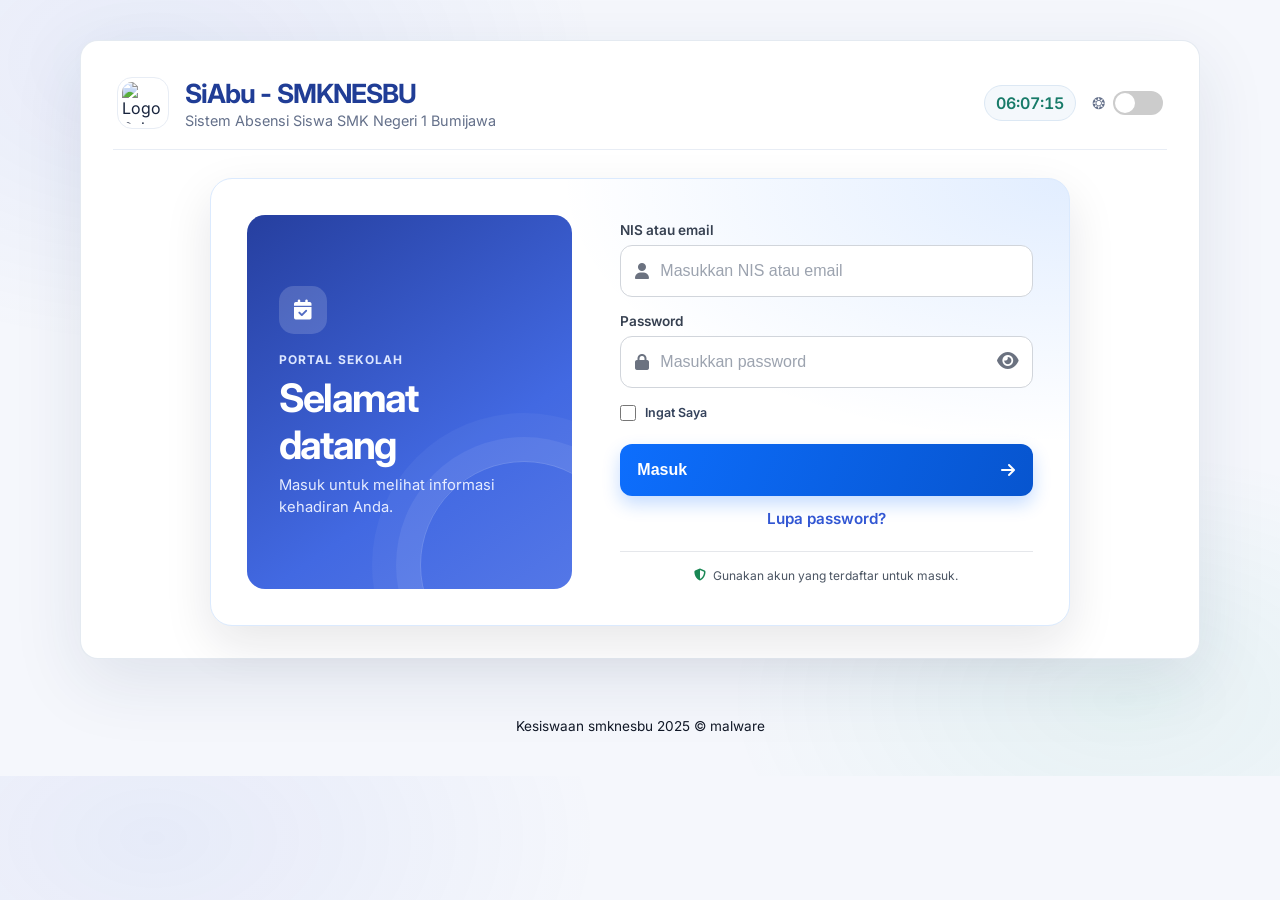
==== commit 50bb0794: "Add files via upload" ====
--- a/index.html
+++ b/index.html
@@ -14,7 +14,7 @@
   <script src="https://html2canvas.hertzen.com/dist/html2canvas.min.js"></script>
 
   <!-- Include external CSS -->
-  <link rel="stylesheet" href="css/styles.css?v=20261103-carousel-idle">
+  <link rel="stylesheet" href="css/styles.css?v=20261103-ktds-class">
 </head>
 
 <body>
@@ -126,6 +126,7 @@
           </div>
           <h2 id="dashboard-home-title" tabindex="-1">Selamat pagi</h2>
           <p id="dashboard-home-user-name" class="dashboard-home-user-name"></p>
+          <span id="dashboard-student-class" class="dashboard-student-class" hidden></span>
           <p id="dashboard-home-description">Pilih menu untuk mulai menjelajahi layanan siswa.</p>
         </div>
         <section id="student-dashboard-statistics" class="dashboard-statistics rpg-status-panel" aria-labelledby="dashboard-statistics-title">
@@ -487,6 +488,20 @@
             <p>Pantau kehadiran harian Anda.</p>
           </div>
         </div>
+        <div class="attendance-identity" aria-label="Identitas siswa">
+          <div class="attendance-identity-item">
+            <span>Nama</span>
+            <strong id="attendance-student-name">-</strong>
+          </div>
+          <div class="attendance-identity-item">
+            <span>NIS</span>
+            <strong id="attendance-student-nis">-</strong>
+          </div>
+          <div class="attendance-identity-item">
+            <span>Kelas</span>
+            <strong id="attendance-student-class">-</strong>
+          </div>
+        </div>
         <div class="filter-container">
           <label class="sr-only" for="bulanFilter">Pilih bulan</label>
           <select id="bulanFilter" aria-label="Pilih bulan"></select>
@@ -578,11 +593,12 @@
 
           <div class="profile-identity">
             <span class="profile-avatar" aria-hidden="true"><i class="fas fa-user"></i></span>
-            <div>
+            <div class="profile-identity-details">
               <span class="profile-identity-label">Nama siswa</span>
               <p class="profile-name" id="profileNama"></p>
               <p class="profile-nis"><span>NIS</span><strong id="profileNis"></strong></p>
             </div>
+            <span class="profile-class" id="profileClass" hidden></span>
           </div>
 
           <div class="profile-form">
@@ -630,11 +646,12 @@
           </div>
           <div class="profile-identity">
             <span class="profile-avatar" aria-hidden="true"><i class="fas fa-user"></i></span>
-            <div>
+            <div class="profile-identity-details">
               <span class="profile-identity-label">Nama siswa</span>
               <p class="profile-name" id="ktdsNama"></p>
               <p class="profile-nis"><span>NIS</span><strong id="ktdsNis"></strong></p>
             </div>
+            <span class="profile-class" id="ktdsClass" hidden></span>
           </div>
           <p id="ktds-status" class="staff-directory-status" role="status" aria-live="polite"></p>
           <div id="ktds-readonly-fields" class="ktds-fields" aria-live="polite"></div>
@@ -712,7 +729,7 @@
   <script src="https://cdnjs.cloudflare.com/ajax/libs/qrcodejs/1.0.0/qrcode.min.js"></script>
   <script src="js/config.js"></script>
   <script src="js/mock_data.js"></script>
-  <script src="js/script.js?v=20261103-carousel-idle"></script>
+  <script src="js/script.js?v=20261103-ktds-class"></script>
 </body>
 
 </html>
--- a/css/styles.css
+++ b/css/styles.css
@@ -593,6 +593,7 @@
 }
 
 .profile-identity {
+  position: relative;
   display: flex;
   align-items: center;
   gap: 0.85rem;
@@ -603,6 +604,33 @@
   background: #f8faff;
 }
 
+.profile-identity-details {
+  min-width: 0;
+  padding-right: 4.5rem;
+}
+
+.profile-class {
+  position: absolute;
+  top: 0.75rem;
+  right: 0.8rem;
+  max-width: 42%;
+  overflow: hidden;
+  padding: 0.28rem 0.55rem;
+  border: 1px solid #d5e0f3;
+  border-radius: 999px;
+  background: #edf2fb;
+  color: #3156a8;
+  font-size: 0.72rem;
+  font-weight: 700;
+  line-height: 1.2;
+  text-overflow: ellipsis;
+  white-space: nowrap;
+}
+
+.profile-class[hidden] {
+  display: none;
+}
+
 .profile-identity-label {
   color: #4b5563;
   font-size: 0.75rem;
@@ -611,6 +639,12 @@
 body.dark-mode .profile-identity {
   border-color: #3a4861;
   background: #243149;
+}
+
+body.dark-mode .profile-class {
+  border-color: #415477;
+  background: #182337;
+  color: #c7d7f5;
 }
 
 body.dark-mode .profile-identity-label {
@@ -970,6 +1004,17 @@
 @media (max-width: 640px) {
   .profile-identity {
     padding: 0.85rem;
+  }
+
+  .profile-identity-details {
+    padding-right: 3.8rem;
+  }
+
+  .profile-class {
+    top: 0.65rem;
+    right: 0.65rem;
+    max-width: 40%;
+    font-size: 0.68rem;
   }
 
   .profile-avatar {
@@ -2849,6 +2894,52 @@
   font-size: 0.88rem;
 }
 
+.attendance-identity {
+  display: grid;
+  grid-template-columns: minmax(0, 1.5fr) repeat(2, minmax(0, 1fr));
+  gap: 0.75rem;
+  margin-bottom: 0.85rem;
+  padding: 0.8rem 1rem;
+  border: 1px solid #e5e7eb;
+  border-radius: 14px;
+  background: #f8fafc;
+}
+
+.attendance-identity-item {
+  display: grid;
+  min-width: 0;
+  gap: 0.2rem;
+}
+
+.attendance-identity-item span {
+  color: #6b7280;
+  font-size: 0.7rem;
+  font-weight: 600;
+  letter-spacing: 0.04em;
+  text-transform: uppercase;
+}
+
+.attendance-identity-item strong {
+  overflow: hidden;
+  color: #1f2937;
+  font-size: 0.88rem;
+  text-overflow: ellipsis;
+  white-space: nowrap;
+}
+
+body.dark-mode .attendance-identity {
+  border-color: #374151;
+  background: #1f2937;
+}
+
+body.dark-mode .attendance-identity-item span {
+  color: #9ca3af;
+}
+
+body.dark-mode .attendance-identity-item strong {
+  color: #f3f4f6;
+}
+
 body.dark-mode .dashboard-section-heading p {
   color: #d1d5db;
 }
@@ -2999,6 +3090,16 @@
 
   .dashboard-section-heading p {
     font-size: 0.8rem;
+  }
+
+  .attendance-identity {
+    grid-template-columns: 1fr 1fr;
+    gap: 0.65rem 0.75rem;
+    padding: 0.7rem 0.8rem;
+  }
+
+  .attendance-identity-item:first-child {
+    grid-column: 1 / -1;
   }
 
   .filter-container {
@@ -3414,6 +3515,32 @@
   overflow-wrap: anywhere;
 }
 
+.dashboard-home-heading .dashboard-student-class {
+  position: absolute;
+  z-index: 0;
+  right: 1rem;
+  bottom: 0.35rem;
+  max-width: 62%;
+  overflow: hidden;
+  color: rgba(38, 53, 77, 0.12);
+  font-size: clamp(1.6rem, 7vw, 3.5rem);
+  font-weight: 700;
+  line-height: 1;
+  letter-spacing: -0.05em;
+  text-overflow: ellipsis;
+  white-space: nowrap;
+  pointer-events: none;
+  user-select: none;
+}
+
+.dashboard-home-heading .dashboard-student-class[hidden] {
+  display: none;
+}
+
+.dashboard-home-heading > :not(.dashboard-student-class) {
+  z-index: 1;
+}
+
 .dashboard-home-heading h2:focus {
   outline: none;
 }
@@ -3431,6 +3558,10 @@
 
 body.dark-mode .dashboard-home-heading .dashboard-home-user-name {
   color: #e0e8f5;
+}
+
+body.dark-mode .dashboard-home-heading .dashboard-student-class {
+  color: rgba(232, 238, 248, 0.1);
 }
 
 body.dark-mode .dashboard-home-heading {
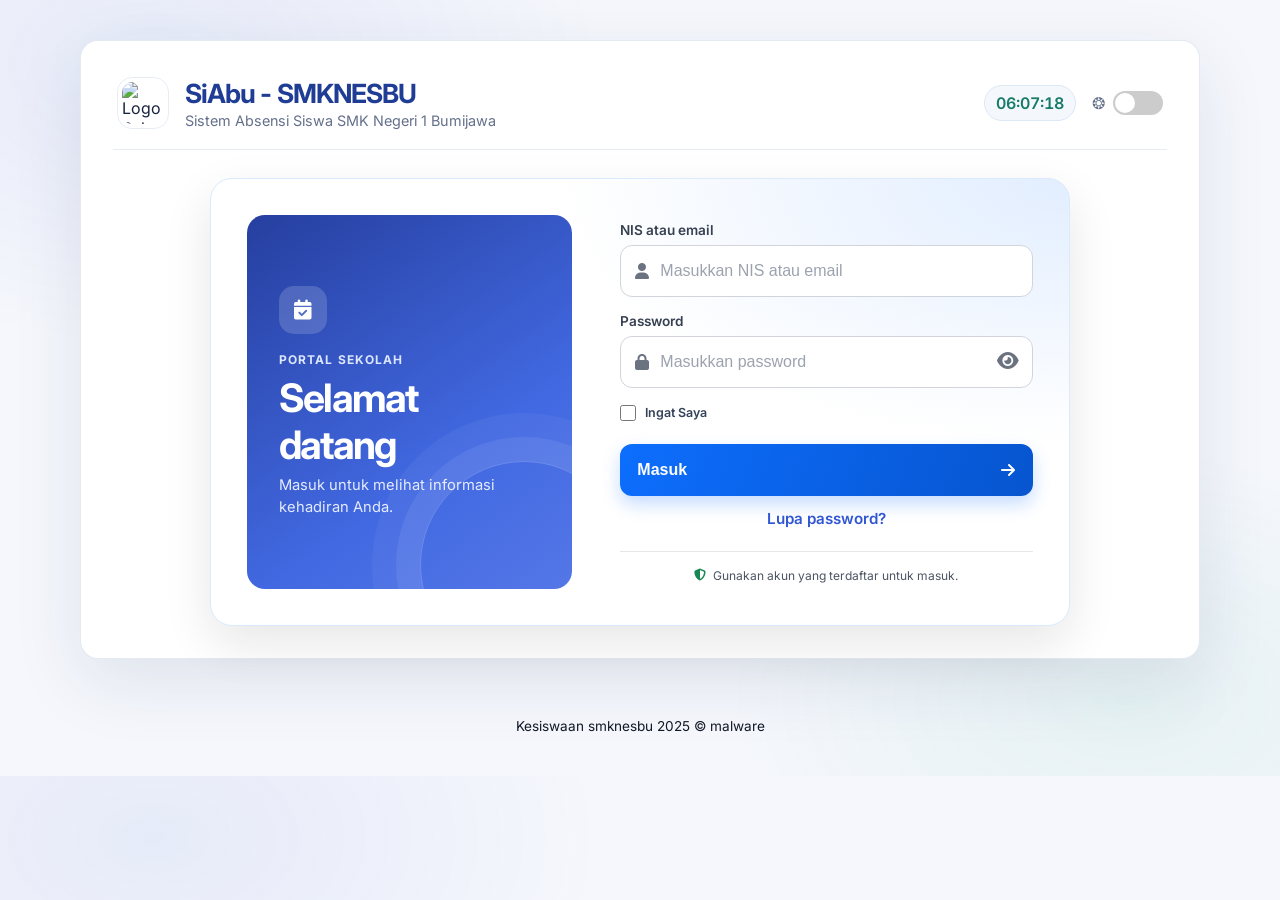
==== commit 113910b2: "Add files via upload" ====
--- a/index.html
+++ b/index.html
@@ -14,7 +14,7 @@
   <script src="https://html2canvas.hertzen.com/dist/html2canvas.min.js"></script>
 
   <!-- Include external CSS -->
-  <link rel="stylesheet" href="css/styles.css?v=20261103-ktds-class">
+  <link rel="stylesheet" href="css/styles.css?v=20261105-monthly-status-codes">
 </head>
 
 <body>
@@ -128,6 +128,7 @@
           <p id="dashboard-home-user-name" class="dashboard-home-user-name"></p>
           <span id="dashboard-student-class" class="dashboard-student-class" hidden></span>
           <p id="dashboard-home-description">Pilih menu untuk mulai menjelajahi layanan siswa.</p>
+          <p id="dashboard-homeroom-class" class="dashboard-home-homeroom" aria-live="polite" hidden></p>
         </div>
         <section id="student-dashboard-statistics" class="dashboard-statistics rpg-status-panel" aria-labelledby="dashboard-statistics-title">
           <div class="dashboard-statistics-heading">
@@ -293,6 +294,14 @@
             <span class="dashboard-menu-icon"><i class="fas fa-clipboard-list" aria-hidden="true"></i></span>
             <span class="dashboard-menu-label">Pantau Absensi</span>
           </button>
+          <button id="staff-monthly-summary-menu" type="button" class="dashboard-menu-card staff-monthly-summary-menu-card" onclick="showStaffFeature('monthlySummary')" hidden>
+            <span class="dashboard-menu-icon"><i class="fas fa-chart-column" aria-hidden="true"></i></span>
+            <span class="dashboard-menu-label">Rekap Bulanan</span>
+          </button>
+          <button id="staff-alpha-students-menu" type="button" class="dashboard-menu-card staff-alpha-menu-card" onclick="showStaffFeature('alphaStudents')" hidden>
+            <span class="dashboard-menu-icon"><i class="fas fa-user-times" aria-hidden="true"></i></span>
+            <span class="dashboard-menu-label">Siswa Alpa</span>
+          </button>
           <button id="staff-permission-menu" type="button" class="dashboard-menu-card staff-permission-menu-card" onclick="showStaffFeature('permissions')" hidden>
             <span class="dashboard-menu-icon"><i class="fas fa-notes-medical" aria-hidden="true"></i></span>
             <span class="dashboard-menu-label">Data Izin</span>
@@ -451,6 +460,58 @@
             <div id="staff-monitoring-students" class="staff-directory-content"></div>
           </div>
           <p id="staff-monitoring-status" class="staff-directory-status" role="status" aria-live="polite"></p>
+        </section>
+        <section id="staff-alpha-students-panel" class="staff-directory-panel" aria-labelledby="staff-alpha-students-title" hidden>
+          <div class="staff-directory-heading">
+            <div>
+              <span class="dashboard-eyebrow">Pemantauan kehadiran</span>
+              <h3 id="staff-alpha-students-title">Siswa Alpa</h3>
+              <p id="staff-alpha-students-count" class="staff-permission-count" role="status" aria-live="polite">Jumlah siswa alpa: -</p>
+            </div>
+            <button type="button" class="staff-refresh-button" aria-label="Muat ulang siswa alpa" title="Muat ulang siswa alpa" onclick="refreshStaffFeature('alphaStudents', this)">
+              <i class="fas fa-rotate" aria-hidden="true"></i>
+            </button>
+          </div>
+          <form id="staff-alpha-students-filters" class="staff-permission-filters" onsubmit="event.preventDefault(); loadAlphaStudents();">
+            <label for="staff-alpha-students-class">Kelas</label>
+            <select id="staff-alpha-students-class" required>
+              <option value="">Pilih kelas</option>
+            </select>
+            <div class="staff-permission-submit">
+              <button type="submit"><i class="fas fa-filter" aria-hidden="true"></i><span>Terapkan</span></button>
+              <span class="staff-permission-date-display">Status hari ini</span>
+            </div>
+          </form>
+          <p id="staff-alpha-students-status" class="staff-directory-status" role="status" aria-live="polite"></p>
+          <div id="staff-alpha-students-content" class="staff-directory-content"></div>
+        </section>
+        <section id="staff-monthly-summary-panel" class="staff-directory-panel" aria-labelledby="staff-monthly-summary-title" hidden>
+          <div class="staff-directory-heading">
+            <div>
+              <span class="dashboard-eyebrow">Rekap kehadiran</span>
+              <h3 id="staff-monthly-summary-title">Rekap Bulanan</h3>
+              <p>Jumlah setiap status absensi per siswa pada bulan terpilih.</p>
+            </div>
+            <button type="button" class="staff-refresh-button" aria-label="Muat ulang rekap bulanan" title="Muat ulang rekap bulanan" onclick="refreshStaffFeature('monthlySummary', this)">
+              <i class="fas fa-rotate" aria-hidden="true"></i>
+            </button>
+          </div>
+          <form id="staff-monthly-summary-filters" class="staff-permission-filters staff-monthly-filters" onsubmit="event.preventDefault(); loadMonthlyAttendanceSummary();">
+            <label for="staff-monthly-summary-month">Bulan</label>
+            <select id="staff-monthly-summary-month" required></select>
+            <label for="staff-monthly-summary-year">Tahun</label>
+            <select id="staff-monthly-summary-year" required></select>
+            <label for="staff-monthly-summary-class">Kelas</label>
+            <select id="staff-monthly-summary-class" required>
+              <option value="">Pilih kelas</option>
+            </select>
+            <div class="staff-permission-submit">
+              <button type="submit"><i class="fas fa-filter" aria-hidden="true"></i><span>Terapkan</span></button>
+            </div>
+          </form>
+          <p id="staff-monthly-summary-status" class="staff-directory-status" role="status" aria-live="polite"></p>
+          <div id="staff-monthly-summary-content" class="staff-directory-content"></div>
+          <p id="staff-monthly-summary-note" class="staff-monthly-summary-note" role="note" hidden></p>
         </section>
         <section id="staff-permission-panel" class="staff-directory-panel" aria-labelledby="staff-permission-title" hidden>
           <div class="staff-directory-heading">
@@ -728,8 +789,8 @@
   <!-- Include external JavaScript -->
   <script src="https://cdnjs.cloudflare.com/ajax/libs/qrcodejs/1.0.0/qrcode.min.js"></script>
   <script src="js/config.js"></script>
-  <script src="js/mock_data.js"></script>
-  <script src="js/script.js?v=20261103-ktds-class"></script>
+  <script src="js/mock_data.js?v=20261105-monthly-status-codes"></script>
+  <script src="js/script.js?v=20261105-monthly-status-codes"></script>
 </body>
 
 </html>
--- a/css/styles.css
+++ b/css/styles.css
@@ -3552,8 +3552,31 @@
   line-height: 1.4;
 }
 
+.dashboard-home-heading > .dashboard-home-homeroom {
+  display: inline-flex;
+  margin: 0.55rem 0 0;
+  padding: 0.28rem 0.65rem;
+  border: 1px solid rgba(49, 86, 168, 0.2);
+  border-radius: 999px;
+  background: rgba(255, 255, 255, 0.55);
+  color: #3156a8;
+  font-size: 0.76rem;
+  font-weight: 700;
+  line-height: 1.3;
+}
+
+.dashboard-home-heading > .dashboard-home-homeroom[hidden] {
+  display: none;
+}
+
 body.dark-mode .dashboard-home-heading h2 {
   color: #f1f5fb;
+}
+
+body.dark-mode .dashboard-home-heading > .dashboard-home-homeroom {
+  border-color: rgba(199, 215, 245, 0.24);
+  background: rgba(15, 23, 42, 0.34);
+  color: #c7d7f5;
 }
 
 body.dark-mode .dashboard-home-heading .dashboard-home-user-name {
@@ -3625,7 +3648,7 @@
     radial-gradient(circle at 78% 38%, #d8d8ff 0 19%, transparent 20%);
 }
 
-body.dark-mode .dashboard-home-heading > p:not(.dashboard-home-user-name) {
+body.dark-mode .dashboard-home-heading > p:not(.dashboard-home-user-name):not(.dashboard-home-homeroom) {
   color: #b7c2d5;
 }
 
@@ -4086,6 +4109,10 @@
   margin: 0.8rem 0;
 }
 
+.staff-monthly-filters {
+  grid-template-columns: auto minmax(100px, 1fr) auto minmax(90px, 0.7fr) auto minmax(140px, 1.2fr) auto;
+}
+
 .staff-permission-filters label {
   color: #34425b;
   font-size: 0.82rem;
@@ -4103,6 +4130,34 @@
   display: grid;
   justify-items: start;
   gap: 0.35rem;
+}
+
+.staff-monthly-summary-table th:nth-child(n + 3),
+.staff-monthly-summary-table td:nth-child(n + 3) {
+  text-align: center;
+}
+
+.staff-monthly-summary-table tfoot td {
+  border-top: 2px solid #d5deeb;
+  background: #f3f6fb;
+  color: #1f2937;
+  font-weight: 700;
+}
+
+.staff-monthly-summary-note {
+  margin: 0.75rem 0 0;
+  padding: 0.8rem 1rem;
+  border: 1px solid #c9d8f3;
+  border-radius: 12px;
+  background: #f0f5ff;
+  color: #29477f;
+  font-size: 0.86rem;
+  font-weight: 600;
+  line-height: 1.5;
+}
+
+.staff-monthly-summary-note[hidden] {
+  display: none;
 }
 
 .staff-permission-submit button {
@@ -4484,6 +4539,24 @@
   box-shadow: 0 8px 16px rgba(22, 135, 127, 0.22), inset 0 1px 0 rgba(255, 255, 255, 0.32);
 }
 
+.staff-alpha-menu-card .dashboard-menu-icon {
+  background: linear-gradient(145deg, #ed7180, #bd334a);
+  box-shadow: 0 8px 16px rgba(189, 51, 74, 0.22), inset 0 1px 0 rgba(255, 255, 255, 0.32);
+}
+
+.staff-monthly-summary-menu-card .dashboard-menu-icon {
+  background: linear-gradient(145deg, #6a9af0, #3c65c7);
+  box-shadow: 0 8px 16px rgba(60, 101, 199, 0.22), inset 0 1px 0 rgba(255, 255, 255, 0.32);
+}
+
+body.dark-mode .staff-alpha-menu-card .dashboard-menu-icon {
+  background: linear-gradient(145deg, #f18a97, #bd334a);
+}
+
+body.dark-mode .staff-monthly-summary-menu-card .dashboard-menu-icon {
+  background: linear-gradient(145deg, #82acf5, #456ed0);
+}
+
 .staff-manage-menu-card .dashboard-menu-icon {
   background: linear-gradient(145deg, #9a7bec, #6646bc);
   box-shadow: 0 8px 16px rgba(102, 70, 188, 0.22), inset 0 1px 0 rgba(255, 255, 255, 0.32);
@@ -4595,6 +4668,18 @@
   border-color: #42516a;
   background-color: #202c42;
   color: #e8eef8;
+}
+
+body.dark-mode .staff-monthly-summary-table tfoot td {
+  border-color: #42516a;
+  background: #202c42;
+  color: #e8eef8;
+}
+
+body.dark-mode .staff-monthly-summary-note {
+  border-color: #3a5075;
+  background: #202c42;
+  color: #c7d7f5;
 }
 
 body.dark-mode .staff-permission-date-display {
@@ -5465,6 +5550,10 @@
     grid-template-columns: minmax(0, 1fr);
   }
 
+  .staff-monthly-filters {
+    grid-template-columns: minmax(0, 1fr);
+  }
+
   .staff-permission-filters label {
     margin-bottom: -0.35rem;
   }
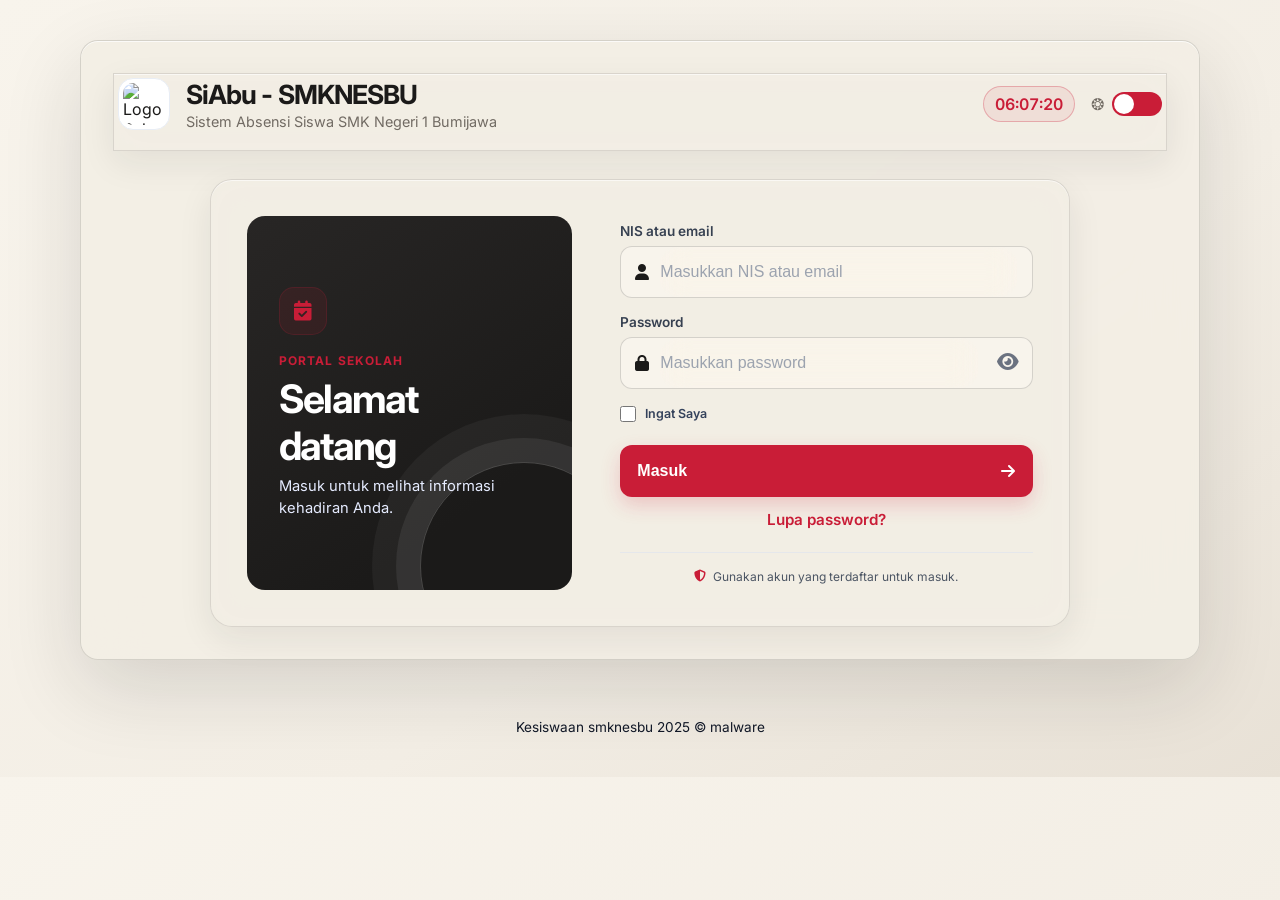
==== commit bdefc628: "Add files via upload" ====
--- a/index.html
+++ b/index.html
@@ -5,7 +5,7 @@
   <meta charset="UTF-8">
   <base target="_top">
   <meta name="viewport" content="width=device-width, initial-scale=1">
-  <meta name="theme-color" content="#0d6b5f">
+  <meta name="theme-color" content="#1b1a19">
   <title>Sistem Absensi</title>
   <link rel="manifest" href="manifest.webmanifest">
   <link rel="apple-touch-icon" href="apple-touch-icon.png">
@@ -14,7 +14,7 @@
   <script src="https://html2canvas.hertzen.com/dist/html2canvas.min.js"></script>
 
   <!-- Include external CSS -->
-  <link rel="stylesheet" href="css/styles.css?v=20261105-monthly-status-codes">
+  <link rel="stylesheet" href="css/styles.css?v=20261126-student-photo-drive">
 </head>
 
 <body>
@@ -130,6 +130,26 @@
           <p id="dashboard-home-description">Pilih menu untuk mulai menjelajahi layanan siswa.</p>
           <p id="dashboard-homeroom-class" class="dashboard-home-homeroom" aria-live="polite" hidden></p>
         </div>
+        <section id="student-today-attendance" class="student-today-attendance" aria-labelledby="student-today-attendance-title" aria-live="polite" hidden>
+          <div class="student-today-attendance-status">
+            <span class="student-today-attendance-eyebrow">ABSENSI HARI INI</span>
+            <h3 id="student-today-attendance-title">Kehadiran</h3>
+            <p id="student-today-attendance-message">Memuat data kehadiran...</p>
+          </div>
+          <div class="student-today-attendance-times">
+            <div class="student-today-attendance-time">
+              <span>Jam masuk</span>
+              <strong id="student-today-jam-masuk">-</strong>
+            </div>
+            <div class="student-today-attendance-time">
+              <span>Jam pulang</span>
+              <strong id="student-today-jam-pulang">-</strong>
+            </div>
+          </div>
+          <button id="student-today-attendance-retry" class="student-today-attendance-retry" type="button" aria-label="Muat ulang absensi hari ini" title="Muat ulang" onclick="loadDashboardTodayAttendance(true)" hidden>
+            <i class="fas fa-rotate" aria-hidden="true"></i>
+          </button>
+        </section>
         <section id="student-dashboard-statistics" class="dashboard-statistics rpg-status-panel" aria-labelledby="dashboard-statistics-title">
           <div class="dashboard-statistics-heading">
             <div class="rpg-status-title">
@@ -198,12 +218,13 @@
           <button type="button" class="dashboard-menu-card ktds-menu-card" data-panel="ktds" onclick="showKtdsPanel()">
             <span class="dashboard-menu-icon"><i class="fas fa-address-card" aria-hidden="true"></i></span>
             <span class="dashboard-menu-label">KTDS</span>
+            <span id="ktds-completion-badge" class="ktds-completion-badge is-loading" role="progressbar" aria-label="Kelengkapan KTDS" aria-valuemin="0" aria-valuemax="100" aria-busy="true" title="Memuat kelengkapan KTDS">…</span>
           </button>
           <button type="button" class="dashboard-menu-card qr-menu-card" onclick="showStudentQrModal()">
             <span class="dashboard-menu-icon"><i class="fas fa-qrcode" aria-hidden="true"></i></span>
             <span class="dashboard-menu-label">QR Siswa</span>
           </button>
-          <button type="button" class="dashboard-menu-card digital-card-menu-card" onclick="showNotification('Kartu Pelajar Digital masih dalam pengembangan.', 'info')">
+          <button type="button" class="dashboard-menu-card digital-card-menu-card" onclick="openDigitalStudentCard()">
             <span class="dashboard-menu-icon"><i class="fas fa-id-card" aria-hidden="true"></i></span>
             <span class="dashboard-menu-label">Pelajar Digital</span>
           </button>
@@ -302,6 +323,10 @@
             <span class="dashboard-menu-icon"><i class="fas fa-user-times" aria-hidden="true"></i></span>
             <span class="dashboard-menu-label">Siswa Alpa</span>
           </button>
+          <button id="staff-anomaly-menu" type="button" class="dashboard-menu-card staff-anomaly-menu-card" onclick="showStaffFeature('anomalies')" hidden>
+            <span class="dashboard-menu-icon"><i class="fas fa-triangle-exclamation" aria-hidden="true"></i></span>
+            <span class="dashboard-menu-label">Kesalahan &amp; Anomali</span>
+          </button>
           <button id="staff-permission-menu" type="button" class="dashboard-menu-card staff-permission-menu-card" onclick="showStaffFeature('permissions')" hidden>
             <span class="dashboard-menu-icon"><i class="fas fa-notes-medical" aria-hidden="true"></i></span>
             <span class="dashboard-menu-label">Data Izin</span>
@@ -513,6 +538,21 @@
           <div id="staff-monthly-summary-content" class="staff-directory-content"></div>
           <p id="staff-monthly-summary-note" class="staff-monthly-summary-note" role="note" hidden></p>
         </section>
+        <section id="staff-anomalies-panel" class="staff-directory-panel" aria-labelledby="staff-anomalies-title" hidden>
+          <div class="staff-directory-heading">
+            <div>
+              <span class="dashboard-eyebrow">Validasi pemindaian</span>
+              <h3 id="staff-anomalies-title">Kesalahan &amp; Anomali</h3>
+              <p id="staff-anomalies-count" class="staff-permission-count" role="status" aria-live="polite">Memuat rekap...</p>
+            </div>
+            <button type="button" class="staff-refresh-button" aria-label="Muat ulang rekap anomali" title="Muat ulang rekap anomali" onclick="refreshStaffFeature('anomalies', this)">
+              <i class="fas fa-rotate" aria-hidden="true"></i>
+            </button>
+          </div>
+          <div id="staff-anomalies-summary" class="staff-anomalies-summary"></div>
+          <p id="staff-anomalies-status" class="staff-directory-status" role="status" aria-live="polite"></p>
+          <div id="staff-anomalies-content" class="staff-directory-content"></div>
+        </section>
         <section id="staff-permission-panel" class="staff-directory-panel" aria-labelledby="staff-permission-title" hidden>
           <div class="staff-directory-heading">
             <div>
@@ -653,7 +693,10 @@
           </div>
 
           <div class="profile-identity">
-            <span class="profile-avatar" aria-hidden="true"><i class="fas fa-user"></i></span>
+            <span class="profile-avatar" aria-hidden="true">
+              <img id="profile-photo-preview" alt="" hidden>
+              <i id="profile-photo-placeholder" class="fas fa-user"></i>
+            </span>
             <div class="profile-identity-details">
               <span class="profile-identity-label">Nama siswa</span>
               <p class="profile-name" id="profileNama"></p>
@@ -667,8 +710,16 @@
               <span class="profile-form-icon" aria-hidden="true"><i class="fas fa-sliders-h"></i></span>
               <div>
                 <h3>Informasi akun</h3>
-                <p>Perbarui email atau kata sandi akun.</p>
-              </div>
+                <p>Perbarui foto profil, email, atau kata sandi akun.</p>
+              </div>
+            </div>
+            <div class="student-photo-field">
+              <span class="student-photo-label">Foto profil (opsional)</span>
+              <input id="profile-photo-input" type="file" accept="image/jpeg,image/png,image/webp" hidden
+                onchange="uploadStudentPhoto('profil', this)">
+              <button type="button" class="student-photo-upload-button"
+                onclick="document.getElementById('profile-photo-input').click()">Pilih foto profil</button>
+              <p id="profile-photo-status" class="student-photo-status" role="status" aria-live="polite"></p>
             </div>
             <label for="profileEmail">Email</label>
             <input type="email" id="profileEmail" placeholder="Email" autocomplete="email">
@@ -705,6 +756,7 @@
               </button>
             </div>
           </div>
+
           <div class="profile-identity">
             <span class="profile-avatar" aria-hidden="true"><i class="fas fa-user"></i></span>
             <div class="profile-identity-details">
@@ -713,6 +765,21 @@
               <p class="profile-nis"><span>NIS</span><strong id="ktdsNis"></strong></p>
             </div>
             <span class="profile-class" id="ktdsClass" hidden></span>
+          </div>
+          <div class="ktds-photo-upload">
+            <div>
+              <span class="student-photo-label">Foto OSIS (wajib untuk kartu pelajar)</span>
+              <img id="ktds-osis-photo-preview" class="ktds-osis-photo-preview" alt="Pratinjau foto OSIS" hidden>
+            </div>
+            <div class="student-photo-field">
+              <input id="ktds-osis-photo-input" type="file" accept="image/jpeg,image/png,image/webp" hidden
+                onchange="uploadStudentPhoto('osis', this)">
+              <button id="ktds-osis-photo-upload-button" type="button" class="student-photo-upload-button"
+                onclick="document.getElementById('ktds-osis-photo-input').click()">Pilih foto OSIS</button>
+              <p id="ktds-osis-photo-status" class="student-photo-status" role="status" aria-live="polite">
+                Unggah foto OSIS agar KTDS mencapai 100% dan kartu pelajar dapat dibuka.
+              </p>
+            </div>
           </div>
           <p id="ktds-status" class="staff-directory-status" role="status" aria-live="polite"></p>
           <div id="ktds-readonly-fields" class="ktds-fields" aria-live="polite"></div>
@@ -790,7 +857,7 @@
   <script src="https://cdnjs.cloudflare.com/ajax/libs/qrcodejs/1.0.0/qrcode.min.js"></script>
   <script src="js/config.js"></script>
   <script src="js/mock_data.js?v=20261105-monthly-status-codes"></script>
-  <script src="js/script.js?v=20261105-monthly-status-codes"></script>
+  <script src="js/script.js?v=20261126-student-photo-drive"></script>
 </body>
 
 </html>
--- a/css/styles.css
+++ b/css/styles.css
@@ -2597,6 +2597,31 @@
   box-shadow: none;
 }
 
+.login-input-wrap input:-webkit-autofill,
+.login-input-wrap input:-webkit-autofill:hover,
+.login-input-wrap input:-webkit-autofill:focus,
+.login-input-wrap input:-webkit-autofill:active {
+  -webkit-text-fill-color: #17233c;
+  caret-color: #17233c;
+  border: 0;
+  outline: 0;
+  -webkit-box-shadow: 0 0 0 1000px transparent inset;
+  box-shadow: 0 0 0 1000px transparent inset;
+  background: transparent !important;
+  background-clip: padding-box;
+  transition: background-color 9999s ease-out 0s;
+}
+
+body.dark-mode .login-input-wrap input:-webkit-autofill,
+body.dark-mode .login-input-wrap input:-webkit-autofill:hover,
+body.dark-mode .login-input-wrap input:-webkit-autofill:focus,
+body.dark-mode .login-input-wrap input:-webkit-autofill:active {
+  -webkit-text-fill-color: #f1f5fb;
+  caret-color: #f1f5fb;
+  -webkit-box-shadow: 0 0 0 1000px rgba(17, 24, 39, 0.01) inset;
+  box-shadow: 0 0 0 1000px rgba(17, 24, 39, 0.01) inset;
+}
+
 .password-container .login-password-toggle {
   position: static;
   flex: 0 0 36px;
@@ -3650,6 +3675,160 @@
 
 body.dark-mode .dashboard-home-heading > p:not(.dashboard-home-user-name):not(.dashboard-home-homeroom) {
   color: #b7c2d5;
+}
+
+.student-today-attendance {
+  display: grid;
+  grid-template-columns: minmax(0, 1fr) repeat(2, minmax(112px, 0.34fr)) auto;
+  align-items: center;
+  gap: 0.8rem;
+  margin: 0 0 1rem;
+  padding: 0.85rem 1.1rem;
+  border: 1px solid #cfe3da;
+  border-radius: 16px;
+  background: linear-gradient(110deg, #f1faf6, #f7fbf9);
+  box-shadow: 0 6px 18px rgba(27, 86, 62, 0.06);
+  transition: border-color 180ms ease, background-color 180ms ease;
+}
+
+.student-today-attendance[hidden] {
+  display: none !important;
+}
+
+.student-today-attendance-status {
+  min-width: 0;
+}
+
+.student-today-attendance-eyebrow {
+  display: block;
+  margin-bottom: 0.2rem;
+  color: #287a68;
+  font-size: 0.66rem;
+  font-weight: 800;
+  letter-spacing: 0.08em;
+}
+
+.student-today-attendance-status h3 {
+  margin: 0;
+  color: #193d32;
+  font-size: 1rem;
+  font-weight: 750;
+}
+
+.student-today-attendance-status p {
+  margin: 0.2rem 0 0;
+  color: #63766e;
+  font-size: 0.78rem;
+  line-height: 1.35;
+}
+
+.student-today-attendance-time {
+  min-width: 0;
+  padding: 0.45rem 0.75rem;
+  border-left: 1px solid rgba(40, 122, 104, 0.2);
+}
+
+.student-today-attendance-time span {
+  display: block;
+  color: #63766e;
+  font-size: 0.68rem;
+  font-weight: 650;
+}
+
+.student-today-attendance-time strong {
+  display: block;
+  margin-top: 0.12rem;
+  color: #1d4a35;
+  font-size: clamp(1.05rem, 2.4vw, 1.45rem);
+  font-variant-numeric: tabular-nums;
+  font-weight: 800;
+  line-height: 1.1;
+}
+
+.student-today-attendance-retry {
+  width: 34px;
+  height: 34px;
+  display: grid;
+  place-items: center;
+  border: 1px solid currentColor;
+  border-radius: 9px;
+  background: transparent;
+  color: #b23d43;
+  cursor: pointer;
+}
+
+.student-today-attendance-retry[hidden] {
+  display: none !important;
+}
+
+.student-today-attendance-retry:focus-visible {
+  outline: 3px solid #3156d3;
+  outline-offset: 2px;
+}
+
+.student-today-attendance.is-weekend,
+.student-today-attendance.is-holiday {
+  border-color: #e7d8a8;
+  background: linear-gradient(110deg, #fff9e8, #fffdf6);
+}
+
+.student-today-attendance.is-weekend .student-today-attendance-eyebrow,
+.student-today-attendance.is-holiday .student-today-attendance-eyebrow {
+  color: #9a731b;
+}
+
+.student-today-attendance.is-event {
+  border-color: #b9dbe8;
+  background: linear-gradient(110deg, #eef9fc, #f8fcfd);
+}
+
+.student-today-attendance.is-event .student-today-attendance-eyebrow {
+  color: #267089;
+}
+
+.student-today-attendance.is-error {
+  border-color: #e7b9bb;
+  background: linear-gradient(110deg, #fff3f3, #fffafa);
+}
+
+.student-today-attendance.is-error .student-today-attendance-eyebrow {
+  color: #b23d43;
+}
+
+.student-today-attendance.is-loading .student-today-attendance-time strong {
+  color: #829087;
+}
+
+body.dark-mode .student-today-attendance {
+  border-color: #355648;
+  background: linear-gradient(110deg, #1d352e, #202f31);
+  box-shadow: 0 6px 18px rgba(0, 0, 0, 0.14);
+}
+
+body.dark-mode .student-today-attendance-status h3,
+body.dark-mode .student-today-attendance-time strong {
+  color: #e5f1e9;
+}
+
+body.dark-mode .student-today-attendance-status p,
+body.dark-mode .student-today-attendance-time span {
+  color: #b5c8bd;
+}
+
+body.dark-mode .student-today-attendance.is-weekend,
+body.dark-mode .student-today-attendance.is-holiday {
+  border-color: #675833;
+  background: linear-gradient(110deg, #383222, #322f27);
+}
+
+body.dark-mode .student-today-attendance.is-event {
+  border-color: #315568;
+  background: linear-gradient(110deg, #203b48, #243440);
+}
+
+body.dark-mode .student-today-attendance.is-error {
+  border-color: #69434a;
+  background: linear-gradient(110deg, #3c292e, #34272d);
 }
 
 .dashboard-menu-grid {
@@ -4196,6 +4375,72 @@
   border-radius: 20px;
   background: #fff;
   box-shadow: 0 8px 24px rgba(34, 59, 105, 0.06);
+}
+
+.staff-anomalies-summary {
+  display: grid;
+  grid-template-columns: repeat(auto-fit, minmax(min(100%, 150px), 1fr));
+  gap: 0.6rem;
+  margin: 0 0 0.9rem;
+}
+
+.staff-anomaly-stat {
+  min-width: 0;
+  padding: 0.7rem 0.8rem;
+  border: 1px solid #e3eaf5;
+  border-radius: 12px;
+  background: #f8faff;
+}
+
+.staff-anomaly-stat strong,
+.staff-anomaly-stat span {
+  display: block;
+}
+
+.staff-anomaly-stat strong {
+  color: #b54708;
+  font-size: 1.15rem;
+  font-variant-numeric: tabular-nums;
+  font-weight: 750;
+}
+
+.staff-anomaly-stat span {
+  margin-top: 0.2rem;
+  color: #52617a;
+  font-size: 0.74rem;
+  line-height: 1.35;
+}
+
+.staff-anomaly-table {
+  min-width: 900px;
+}
+
+.staff-anomaly-table td:last-child {
+  min-width: 240px;
+  white-space: normal;
+  overflow-wrap: anywhere;
+}
+
+.staff-anomaly-menu-card .dashboard-menu-icon {
+  background: linear-gradient(145deg, #ed9b52, #bf5b32);
+  box-shadow: 0 8px 16px rgba(191, 91, 50, 0.2), inset 0 1px 0 rgba(255, 255, 255, 0.32);
+}
+
+body.dark-mode .staff-anomaly-stat {
+  border-color: #34425b;
+  background: #202c42;
+}
+
+body.dark-mode .staff-anomaly-stat strong {
+  color: #f0bf78;
+}
+
+body.dark-mode .staff-anomaly-stat span {
+  color: #b7c2d5;
+}
+
+body.dark-mode .staff-anomaly-menu-card .dashboard-menu-icon {
+  background: linear-gradient(145deg, #d98955, #9d4c32);
 }
 
 .staff-directory-heading {
@@ -4909,6 +5154,71 @@
   transition: transform 0.16s ease, background-color 0.16s ease;
 }
 
+.ktds-menu-card {
+  position: relative;
+}
+
+.ktds-completion-badge {
+  min-width: 39px;
+  height: 23px;
+  padding: 0 7px;
+  position: absolute;
+  z-index: 1;
+  top: 0;
+  right: 0;
+  display: inline-flex;
+  align-items: center;
+  justify-content: center;
+  border: 1px solid rgba(255, 255, 255, 0.8);
+  border-radius: 999px;
+  background: #64748b;
+  box-shadow: 0 2px 6px rgba(15, 23, 42, 0.18);
+  color: #fff;
+  font-size: 0.67rem;
+  font-variant-numeric: tabular-nums;
+  font-weight: 700;
+  line-height: 1;
+  white-space: nowrap;
+}
+
+.ktds-completion-badge.is-low {
+  background: #c83f45;
+}
+
+.ktds-completion-badge.is-mid {
+  background: #d66b24;
+}
+
+.ktds-completion-badge.is-half {
+  background: #a77a10;
+}
+
+.ktds-completion-badge.is-high {
+  background: #287a68;
+}
+
+.ktds-completion-badge.is-complete {
+  background: #1d4a35;
+}
+
+.ktds-completion-badge.is-error {
+  background: #64748b;
+}
+
+.ktds-completion-badge.is-loading {
+  animation: ktds-badge-pulse 900ms ease-in-out infinite alternate;
+}
+
+body.dark-mode .ktds-completion-badge {
+  border-color: rgba(15, 23, 42, 0.7);
+  color: #fff;
+}
+
+@keyframes ktds-badge-pulse {
+  from { opacity: 0.55; }
+  to { opacity: 1; }
+}
+
 .dashboard-menu-card:hover {
   transform: translateY(-2px);
   box-shadow: none;
@@ -5102,6 +5412,33 @@
     padding: 0.9rem 1rem;
   }
 
+  .student-today-attendance {
+    grid-template-columns: repeat(2, minmax(0, 1fr));
+    gap: 0.45rem 0.6rem;
+    margin-bottom: 0.7rem;
+    padding: 0.75rem;
+    border-radius: 14px;
+  }
+
+  .student-today-attendance-status {
+    grid-column: 1 / -1;
+  }
+
+  .student-today-attendance-time {
+    padding: 0.4rem 0.5rem;
+    border-top: 1px solid rgba(40, 122, 104, 0.2);
+    border-left: 0;
+  }
+
+  .student-today-attendance-time strong {
+    font-size: 1.15rem;
+  }
+
+  .student-today-attendance-retry {
+    justify-self: end;
+    grid-column: 1 / -1;
+  }
+
   .dashboard-statistics {
     margin-bottom: 0.65rem;
     padding: 0.75rem;
@@ -5623,3 +5960,1056 @@
     height: 6px;
   }
 }
+
+/* Glassmorphic surface system: applies to index.html, excluding Reff/Index2.html */
+body.light-mode,
+body.dark-mode {
+  background:
+    linear-gradient(135deg, rgba(11, 84, 120, 0.16), transparent 38%),
+    linear-gradient(315deg, rgba(64, 186, 156, 0.12), transparent 42%),
+    var(--color-neutral-light);
+  background-attachment: fixed;
+}
+
+body.dark-mode {
+  background:
+    linear-gradient(135deg, rgba(42, 112, 154, 0.18), transparent 38%),
+    linear-gradient(315deg, rgba(50, 150, 129, 0.11), transparent 42%),
+    #111827;
+}
+
+body.light-mode .main-container,
+body.dark-mode .main-container {
+  border: 1px solid rgba(255, 255, 255, 0.52);
+  background: rgba(255, 255, 255, 0.68);
+  box-shadow:
+    0 24px 72px rgba(27, 70, 104, 0.16),
+    inset 0 1px 0 rgba(255, 255, 255, 0.82);
+  backdrop-filter: blur(22px) saturate(128%);
+  -webkit-backdrop-filter: blur(22px) saturate(128%);
+}
+
+body.dark-mode .main-container {
+  border-color: rgba(177, 202, 226, 0.12);
+  background: rgba(20, 31, 49, 0.78);
+  box-shadow:
+    0 24px 72px rgba(0, 0, 0, 0.28),
+    inset 0 1px 0 rgba(220, 238, 255, 0.06);
+}
+
+body.light-mode .app-header,
+body.light-mode #loginForm,
+body.light-mode #forgotPasswordPanel,
+body.light-mode .dashboard-home-heading,
+body.light-mode .student-today-attendance,
+body.light-mode .dashboard-statistics,
+body.light-mode .dashboard-menu-grid,
+body.light-mode .profile-card,
+body.light-mode .ktds-card,
+body.light-mode .attendance-container,
+body.light-mode .calendar-container,
+body.light-mode .filter-container,
+body.light-mode .summary-dashboard,
+body.light-mode .legend-container,
+body.light-mode .staff-directory-panel,
+body.light-mode .staff-summary-card,
+body.light-mode .staff-event-list li,
+body.light-mode .staff-event-form,
+body.light-mode .staff-anomaly-stat,
+body.light-mode .modal-content,
+body.light-mode .student-qr-modal-content,
+body.light-mode .confirmation-modal-content {
+  border-color: rgba(255, 255, 255, 0.72);
+  background: rgba(255, 255, 255, 0.58);
+  box-shadow:
+    0 14px 36px rgba(42, 84, 117, 0.11),
+    inset 0 1px 0 rgba(255, 255, 255, 0.88);
+  backdrop-filter: blur(18px) saturate(125%);
+  -webkit-backdrop-filter: blur(18px) saturate(125%);
+}
+
+body.dark-mode .app-header,
+body.dark-mode #loginForm,
+body.dark-mode #forgotPasswordPanel,
+body.dark-mode .dashboard-home-heading,
+body.dark-mode .student-today-attendance,
+body.dark-mode .dashboard-statistics,
+body.dark-mode .dashboard-menu-grid,
+body.dark-mode .profile-card,
+body.dark-mode .ktds-card,
+body.dark-mode .attendance-container,
+body.dark-mode .calendar-container,
+body.dark-mode .filter-container,
+body.dark-mode .summary-dashboard,
+body.dark-mode .legend-container,
+body.dark-mode .staff-directory-panel,
+body.dark-mode .staff-summary-card,
+body.dark-mode .staff-event-list li,
+body.dark-mode .staff-event-form,
+body.dark-mode .staff-anomaly-stat,
+body.dark-mode .modal-content,
+body.dark-mode .student-qr-modal-content,
+body.dark-mode .confirmation-modal-content {
+  border-color: rgba(202, 224, 242, 0.14);
+  background: rgba(25, 38, 58, 0.72);
+  box-shadow:
+    0 16px 38px rgba(0, 0, 0, 0.22),
+    inset 0 1px 0 rgba(224, 241, 255, 0.07);
+  backdrop-filter: blur(18px) saturate(125%);
+  -webkit-backdrop-filter: blur(18px) saturate(125%);
+}
+
+body.light-mode .dashboard-menu-card,
+body.dark-mode .dashboard-menu-card {
+  border: 1px solid transparent;
+  backdrop-filter: blur(8px);
+  -webkit-backdrop-filter: blur(8px);
+}
+
+body.light-mode .dashboard-menu-card:hover,
+body.dark-mode .dashboard-menu-card:hover {
+  border-color: rgba(255, 255, 255, 0.42);
+  background: rgba(255, 255, 255, 0.18) !important;
+}
+
+body.light-mode input,
+body.light-mode select,
+body.light-mode textarea,
+body.dark-mode input,
+body.dark-mode select,
+body.dark-mode textarea {
+  border-color: rgba(138, 165, 188, 0.36);
+  background: rgba(255, 255, 255, 0.68);
+  backdrop-filter: blur(10px);
+  -webkit-backdrop-filter: blur(10px);
+}
+
+body.dark-mode input,
+body.dark-mode select,
+body.dark-mode textarea {
+  background: rgba(36, 51, 73, 0.74);
+  border-color: rgba(178, 202, 226, 0.16);
+}
+
+body.light-mode .staff-directory-content,
+body.light-mode .staff-anomalies-summary,
+body.light-mode .rpg-stat-breakdown,
+body.dark-mode .staff-directory-content,
+body.dark-mode .staff-anomalies-summary,
+body.dark-mode .rpg-stat-breakdown {
+  border: 1px solid rgba(255, 255, 255, 0.48);
+  background: rgba(255, 255, 255, 0.22);
+  backdrop-filter: blur(12px);
+  -webkit-backdrop-filter: blur(12px);
+}
+
+body.dark-mode .staff-directory-content,
+body.dark-mode .staff-anomalies-summary,
+body.dark-mode .rpg-stat-breakdown {
+  border-color: rgba(199, 222, 242, 0.08);
+  background: rgba(14, 24, 39, 0.22);
+}
+
+body.light-mode .staff-directory-table th,
+body.light-mode .calendar-weekdays,
+body.light-mode .legend-container {
+  background: rgba(245, 249, 252, 0.72);
+  backdrop-filter: blur(10px);
+  -webkit-backdrop-filter: blur(10px);
+}
+
+body.dark-mode .staff-directory-table th,
+body.dark-mode .calendar-weekdays,
+body.dark-mode .legend-container {
+  background: rgba(28, 43, 64, 0.72);
+  backdrop-filter: blur(10px);
+  -webkit-backdrop-filter: blur(10px);
+}
+
+body.light-mode .dashboard-menu-icon,
+body.dark-mode .dashboard-menu-icon {
+  border: 1px solid rgba(255, 255, 255, 0.48);
+  box-shadow:
+    0 10px 24px rgba(35, 91, 128, 0.18),
+    inset 0 1px 0 rgba(255, 255, 255, 0.42);
+  backdrop-filter: blur(10px);
+  -webkit-backdrop-filter: blur(10px);
+}
+
+body.light-mode .footer,
+body.dark-mode .footer {
+  background: transparent;
+}
+
+@media (prefers-reduced-transparency: reduce) {
+  body.light-mode .main-container,
+  body.dark-mode .main-container,
+  body.light-mode .dashboard-home-heading,
+  body.dark-mode .dashboard-home-heading,
+  body.light-mode .staff-directory-panel,
+  body.dark-mode .staff-directory-panel {
+    backdrop-filter: none;
+    -webkit-backdrop-filter: none;
+  }
+}
+
+/* Strong glassmorphic finish */
+body.light-mode {
+  background:
+    linear-gradient(145deg, rgba(224, 239, 255, 0.82), transparent 42%),
+    linear-gradient(315deg, rgba(184, 241, 225, 0.58), transparent 46%),
+    #edf3f8;
+  background-attachment: fixed;
+}
+
+body.dark-mode {
+  background:
+    linear-gradient(145deg, rgba(48, 86, 137, 0.28), transparent 42%),
+    linear-gradient(315deg, rgba(40, 116, 101, 0.19), transparent 46%),
+    #0d1625;
+  background-attachment: fixed;
+}
+
+body.light-mode .main-container {
+  width: min(1120px, calc(100% - 24px));
+  border: 1px solid rgba(255, 255, 255, 0.82);
+  background: rgba(255, 255, 255, 0.48);
+  box-shadow:
+    0 28px 90px rgba(58, 94, 132, 0.22),
+    0 8px 24px rgba(58, 94, 132, 0.08),
+    inset 0 1px 0 rgba(255, 255, 255, 0.96);
+  backdrop-filter: blur(26px) saturate(145%);
+  -webkit-backdrop-filter: blur(26px) saturate(145%);
+}
+
+body.dark-mode .main-container {
+  border: 1px solid rgba(199, 225, 246, 0.16);
+  background: rgba(15, 27, 46, 0.62);
+  box-shadow:
+    0 28px 90px rgba(0, 0, 0, 0.34),
+    inset 0 1px 0 rgba(224, 241, 255, 0.09);
+  backdrop-filter: blur(26px) saturate(135%);
+  -webkit-backdrop-filter: blur(26px) saturate(135%);
+}
+
+body.light-mode .app-header,
+body.light-mode #loginForm,
+body.light-mode #forgotPasswordPanel,
+body.light-mode .dashboard-home-heading,
+body.light-mode .student-today-attendance,
+body.light-mode .dashboard-statistics,
+body.light-mode .dashboard-menu-grid,
+body.light-mode .profile-card,
+body.light-mode .ktds-card,
+body.light-mode .attendance-container,
+body.light-mode .calendar-container,
+body.light-mode .filter-container,
+body.light-mode .summary-dashboard,
+body.light-mode .legend-container,
+body.light-mode .staff-directory-panel,
+body.light-mode .staff-summary-card,
+body.light-mode .staff-event-list li,
+body.light-mode .staff-event-form,
+body.light-mode .staff-anomaly-stat,
+body.light-mode .modal-content,
+body.light-mode .student-qr-modal-content,
+body.light-mode .confirmation-modal-content {
+  border: 1px solid rgba(255, 255, 255, 0.78);
+  background: rgba(255, 255, 255, 0.38);
+  box-shadow:
+    0 14px 42px rgba(61, 100, 139, 0.14),
+    inset 0 1px 0 rgba(255, 255, 255, 0.92);
+  backdrop-filter: blur(20px) saturate(150%);
+  -webkit-backdrop-filter: blur(20px) saturate(150%);
+}
+
+body.dark-mode .app-header,
+body.dark-mode #loginForm,
+body.dark-mode #forgotPasswordPanel,
+body.dark-mode .dashboard-home-heading,
+body.dark-mode .student-today-attendance,
+body.dark-mode .dashboard-statistics,
+body.dark-mode .dashboard-menu-grid,
+body.dark-mode .profile-card,
+body.dark-mode .ktds-card,
+body.dark-mode .attendance-container,
+body.dark-mode .calendar-container,
+body.dark-mode .filter-container,
+body.dark-mode .summary-dashboard,
+body.dark-mode .legend-container,
+body.dark-mode .staff-directory-panel,
+body.dark-mode .staff-summary-card,
+body.dark-mode .staff-event-list li,
+body.dark-mode .staff-event-form,
+body.dark-mode .staff-anomaly-stat,
+body.dark-mode .modal-content,
+body.dark-mode .student-qr-modal-content,
+body.dark-mode .confirmation-modal-content {
+  border: 1px solid rgba(199, 224, 246, 0.18);
+  background: rgba(24, 38, 61, 0.52);
+  box-shadow:
+    0 16px 46px rgba(0, 0, 0, 0.28),
+    inset 0 1px 0 rgba(224, 241, 255, 0.08);
+  backdrop-filter: blur(20px) saturate(140%);
+  -webkit-backdrop-filter: blur(20px) saturate(140%);
+}
+
+body.light-mode .dashboard-menu-grid,
+body.light-mode .staff-directory-panel,
+body.light-mode .dashboard-statistics,
+body.light-mode .profile-card,
+body.light-mode .ktds-card,
+body.light-mode .attendance-container,
+body.light-mode .calendar-container {
+  background:
+    linear-gradient(145deg, rgba(255, 255, 255, 0.52), rgba(226, 242, 250, 0.32));
+}
+
+body.dark-mode .dashboard-menu-grid,
+body.dark-mode .staff-directory-panel,
+body.dark-mode .dashboard-statistics,
+body.dark-mode .profile-card,
+body.dark-mode .ktds-card,
+body.dark-mode .attendance-container,
+body.dark-mode .calendar-container {
+  background:
+    linear-gradient(145deg, rgba(34, 53, 82, 0.58), rgba(18, 38, 55, 0.46));
+}
+
+body.light-mode .dashboard-menu-card {
+  border: 1px solid rgba(255, 255, 255, 0.48);
+  background: rgba(255, 255, 255, 0.32) !important;
+  box-shadow:
+    0 10px 26px rgba(73, 110, 145, 0.09),
+    inset 0 1px 0 rgba(255, 255, 255, 0.76);
+  backdrop-filter: blur(14px) saturate(140%);
+  -webkit-backdrop-filter: blur(14px) saturate(140%);
+}
+
+body.dark-mode .dashboard-menu-card {
+  border: 1px solid rgba(214, 236, 255, 0.1);
+  background: rgba(39, 57, 84, 0.36) !important;
+  box-shadow:
+    0 10px 26px rgba(0, 0, 0, 0.16),
+    inset 0 1px 0 rgba(224, 241, 255, 0.05);
+  backdrop-filter: blur(14px) saturate(140%);
+  -webkit-backdrop-filter: blur(14px) saturate(140%);
+}
+
+body.light-mode .dashboard-menu-card:hover,
+body.dark-mode .dashboard-menu-card:hover {
+  transform: translateY(-4px);
+  border-color: rgba(111, 170, 205, 0.4);
+  background: rgba(255, 255, 255, 0.5) !important;
+  box-shadow:
+    0 16px 32px rgba(73, 110, 145, 0.16),
+    inset 0 1px 0 rgba(255, 255, 255, 0.82);
+}
+
+body.dark-mode .dashboard-menu-card:hover {
+  border-color: rgba(159, 198, 229, 0.22);
+  background: rgba(54, 77, 110, 0.48) !important;
+  box-shadow:
+    0 16px 32px rgba(0, 0, 0, 0.26),
+    inset 0 1px 0 rgba(224, 241, 255, 0.08);
+}
+
+body.light-mode input,
+body.light-mode select,
+body.light-mode textarea,
+body.dark-mode input,
+body.dark-mode select,
+body.dark-mode textarea {
+  border-width: 1px;
+  border-style: solid;
+  backdrop-filter: blur(14px) saturate(130%);
+  -webkit-backdrop-filter: blur(14px) saturate(130%);
+}
+
+body.light-mode input,
+body.light-mode select,
+body.light-mode textarea {
+  border-color: rgba(98, 139, 174, 0.28);
+  background: rgba(255, 255, 255, 0.56);
+}
+
+body.dark-mode input,
+body.dark-mode select,
+body.dark-mode textarea {
+  border-color: rgba(176, 205, 230, 0.16);
+  background: rgba(24, 39, 61, 0.62);
+}
+
+body.light-mode .staff-directory-content,
+body.light-mode .staff-anomalies-summary,
+body.light-mode .rpg-stat-breakdown,
+body.dark-mode .staff-directory-content,
+body.dark-mode .staff-anomalies-summary,
+body.dark-mode .rpg-stat-breakdown {
+  border: 1px solid rgba(255, 255, 255, 0.52);
+  background: rgba(255, 255, 255, 0.22);
+  box-shadow: inset 0 1px 0 rgba(255, 255, 255, 0.64);
+  backdrop-filter: blur(16px) saturate(140%);
+  -webkit-backdrop-filter: blur(16px) saturate(140%);
+}
+
+body.dark-mode .staff-directory-content,
+body.dark-mode .staff-anomalies-summary,
+body.dark-mode .rpg-stat-breakdown {
+  border-color: rgba(199, 222, 242, 0.1);
+  background: rgba(13, 24, 40, 0.28);
+  box-shadow: inset 0 1px 0 rgba(224, 241, 255, 0.06);
+}
+
+body.light-mode .modal-content,
+body.light-mode .student-qr-modal-content,
+body.light-mode .confirmation-modal-content,
+body.dark-mode .modal-content,
+body.dark-mode .student-qr-modal-content,
+body.dark-mode .confirmation-modal-content {
+  backdrop-filter: blur(28px) saturate(145%);
+  -webkit-backdrop-filter: blur(28px) saturate(145%);
+}
+
+@media (max-width: 640px) {
+  body.light-mode .main-container,
+  body.dark-mode .main-container {
+    width: calc(100% - 12px);
+  }
+
+  body.light-mode .dashboard-home-heading,
+  body.light-mode .student-today-attendance,
+  body.light-mode .dashboard-statistics,
+  body.light-mode .dashboard-menu-grid,
+  body.light-mode .staff-directory-panel,
+  body.dark-mode .dashboard-home-heading,
+  body.dark-mode .student-today-attendance,
+  body.dark-mode .dashboard-statistics,
+  body.dark-mode .dashboard-menu-grid,
+  body.dark-mode .staff-directory-panel {
+    border-radius: 16px;
+  }
+}
+
+/* Linen Chalk, Matte Black, and Siren Red theme */
+:root {
+  --linen-chalk: #f3eee5;
+  --matte-black: #1b1a19;
+  --siren-red: #c91d37;
+  --color-primary: var(--matte-black);
+  --color-secondary: var(--siren-red);
+  --color-accent: var(--siren-red);
+  --color-neutral-light: var(--linen-chalk);
+  --color-neutral-dark: #282625;
+  --color-hadir: var(--matte-black);
+  --color-absen: var(--siren-red);
+  --color-terlambat: #a94651;
+  --color-izin: #716b63;
+  --box-shadow: 0 16px 42px rgba(27, 26, 25, 0.1);
+}
+
+body.light-mode {
+  background: linear-gradient(145deg, #f8f4ec, var(--linen-chalk) 62%, #e8e1d6);
+  color: var(--matte-black);
+}
+
+body.dark-mode {
+  background: linear-gradient(145deg, #302d2b, var(--matte-black) 62%);
+  color: var(--linen-chalk);
+}
+
+body.light-mode .main-container {
+  border-color: rgba(27, 26, 25, 0.14);
+  background: rgba(243, 238, 229, 0.94);
+  box-shadow: 0 28px 80px rgba(27, 26, 25, 0.14), inset 0 1px 0 rgba(255, 255, 255, 0.72);
+}
+
+body.dark-mode .main-container {
+  border-color: rgba(243, 238, 229, 0.14);
+  background: rgba(40, 38, 37, 0.96);
+  box-shadow: 0 28px 80px rgba(0, 0, 0, 0.36), inset 0 1px 0 rgba(243, 238, 229, 0.05);
+}
+
+body.light-mode .app-header,
+body.light-mode #loginForm,
+body.light-mode #forgotPasswordPanel,
+body.light-mode .dashboard-home-heading,
+body.light-mode .student-today-attendance,
+body.light-mode .dashboard-statistics,
+body.light-mode .dashboard-menu-grid,
+body.light-mode .profile-card,
+body.light-mode .ktds-card,
+body.light-mode .attendance-container,
+body.light-mode .calendar-container,
+body.light-mode .filter-container,
+body.light-mode .summary-dashboard,
+body.light-mode .legend-container,
+body.light-mode .staff-directory-panel,
+body.light-mode .staff-summary-card,
+body.light-mode .staff-event-list li,
+body.light-mode .staff-event-form,
+body.light-mode .staff-anomaly-stat,
+body.light-mode .modal-content,
+body.light-mode .student-qr-modal-content,
+body.light-mode .confirmation-modal-content {
+  border-color: rgba(27, 26, 25, 0.12);
+  background: rgba(243, 238, 229, 0.86);
+  box-shadow: 0 12px 34px rgba(27, 26, 25, 0.08), inset 0 1px 0 rgba(255, 255, 255, 0.6);
+  -webkit-backdrop-filter: blur(18px);
+  backdrop-filter: blur(18px);
+}
+
+body.dark-mode .app-header,
+body.dark-mode #loginForm,
+body.dark-mode #forgotPasswordPanel,
+body.dark-mode .dashboard-home-heading,
+body.dark-mode .student-today-attendance,
+body.dark-mode .dashboard-statistics,
+body.dark-mode .dashboard-menu-grid,
+body.dark-mode .profile-card,
+body.dark-mode .ktds-card,
+body.dark-mode .attendance-container,
+body.dark-mode .calendar-container,
+body.dark-mode .filter-container,
+body.dark-mode .summary-dashboard,
+body.dark-mode .legend-container,
+body.dark-mode .staff-directory-panel,
+body.dark-mode .staff-summary-card,
+body.dark-mode .staff-event-list li,
+body.dark-mode .staff-event-form,
+body.dark-mode .staff-anomaly-stat,
+body.dark-mode .modal-content,
+body.dark-mode .student-qr-modal-content,
+body.dark-mode .confirmation-modal-content {
+  border-color: rgba(243, 238, 229, 0.14);
+  background: rgba(40, 38, 37, 0.94);
+  color: var(--linen-chalk);
+  box-shadow: 0 14px 38px rgba(0, 0, 0, 0.24), inset 0 1px 0 rgba(243, 238, 229, 0.04);
+  -webkit-backdrop-filter: blur(18px);
+  backdrop-filter: blur(18px);
+}
+
+body.light-mode .dashboard-menu-card {
+  border-color: rgba(27, 26, 25, 0.12);
+  background: rgba(243, 238, 229, 0.82) !important;
+  box-shadow: 0 8px 22px rgba(27, 26, 25, 0.07);
+}
+
+body.dark-mode .dashboard-menu-card {
+  border-color: rgba(243, 238, 229, 0.12);
+  background: rgba(55, 52, 50, 0.84) !important;
+  box-shadow: 0 8px 22px rgba(0, 0, 0, 0.2);
+}
+
+body.light-mode .dashboard-menu-card:hover,
+body.dark-mode .dashboard-menu-card:hover {
+  border-color: rgba(201, 29, 55, 0.5);
+  background: rgba(201, 29, 55, 0.08) !important;
+}
+
+.app-header h1,
+.dashboard-section-heading h2,
+.dashboard-home-heading h2,
+.calendar-header {
+  color: var(--matte-black);
+}
+
+body.dark-mode .app-header h1,
+body.dark-mode .dashboard-section-heading h2,
+body.dark-mode .dashboard-home-heading h2,
+body.dark-mode .calendar-header {
+  color: var(--linen-chalk);
+}
+
+.app-header p,
+.dashboard-section-heading p,
+.dashboard-home-heading p,
+.dashboard-greeting,
+.dashboard-eyebrow,
+.footer {
+  color: #716b63;
+}
+
+body.dark-mode .app-header p,
+body.dark-mode .dashboard-section-heading p,
+body.dark-mode .dashboard-home-heading p,
+body.dark-mode .dashboard-greeting,
+body.dark-mode .dashboard-eyebrow,
+body.dark-mode .footer {
+  color: #c8c0b5;
+}
+
+#digital-clock,
+body.dark-mode #digital-clock {
+  border-color: rgba(201, 29, 55, 0.28);
+  background: rgba(201, 29, 55, 0.08);
+  color: var(--siren-red);
+}
+
+.login-intro,
+body.dark-mode .login-intro {
+  background: linear-gradient(145deg, #282625, #1b1a19 75%);
+  color: var(--linen-chalk);
+}
+
+.login-eyebrow,
+body.dark-mode .login-eyebrow,
+.login-help i,
+.dashboard-menu-icon,
+.profile-form-icon {
+  color: var(--siren-red);
+}
+
+.login-icon {
+  border: 1px solid rgba(201, 29, 55, 0.18);
+  background: rgba(201, 29, 55, 0.1);
+  color: var(--siren-red);
+}
+
+.login-icon i {
+  color: inherit;
+}
+
+.login-submit + .forgot-password-link,
+#loginForm .forgot-password-link,
+body.dark-mode #loginForm .forgot-password-link {
+  color: var(--siren-red);
+}
+
+body.dark-mode #loginForm .forgot-password-link {
+  color: #f17686 !important;
+}
+
+.login-submit,
+.login-submit:hover,
+body.light-mode .login-submit,
+body.dark-mode .login-submit,
+#notification-bar.info,
+body.dark-mode #notification-bar.info {
+  background: var(--siren-red) !important;
+  color: var(--linen-chalk);
+  box-shadow: 0 8px 20px rgba(201, 29, 55, 0.2);
+}
+
+.nav-buttons button,
+#mobile-menu-btn,
+body.light-mode .dashboard-back-button,
+body.dark-mode .dashboard-back-button {
+  background: var(--matte-black);
+  color: var(--linen-chalk);
+}
+
+.nav-buttons button.active,
+body.dark-mode .nav-buttons button.active {
+  background: var(--siren-red);
+  color: var(--linen-chalk);
+}
+
+.header-qr-button,
+.share-icon {
+  border-color: rgba(201, 29, 55, 0.24) !important;
+  background: rgba(201, 29, 55, 0.08) !important;
+  color: var(--siren-red) !important;
+}
+
+body.dark-mode .header-qr-button,
+body.dark-mode .share-icon {
+  border-color: rgba(201, 29, 55, 0.34) !important;
+  background: rgba(201, 29, 55, 0.16) !important;
+  color: #f17686 !important;
+}
+
+.slider,
+input:checked + .slider {
+  background-color: var(--siren-red);
+}
+
+.login-input-wrap:focus-within,
+input:focus-visible,
+select:focus-visible,
+button:focus-visible,
+a:focus-visible,
+.ktds-field input:focus,
+.ktds-field select:focus,
+.ktds-field textarea:focus {
+  outline-color: rgba(201, 29, 55, 0.5);
+  border-color: var(--siren-red);
+  box-shadow: 0 0 0 3px rgba(201, 29, 55, 0.14);
+}
+
+body.light-mode input,
+body.light-mode select,
+body.light-mode textarea,
+body.light-mode .login-input-wrap,
+body.light-mode .ktds-readonly-field,
+body.light-mode .legend-item,
+body.light-mode .summary-item,
+body.light-mode .calendar-day,
+body.light-mode .nav-dropdown {
+  border-color: rgba(27, 26, 25, 0.16);
+  background-color: #f8f4ec;
+  color: var(--matte-black);
+}
+
+body.dark-mode input,
+body.dark-mode select,
+body.dark-mode textarea,
+body.dark-mode .login-input-wrap,
+body.dark-mode .ktds-readonly-field,
+body.dark-mode .legend-item,
+body.dark-mode .summary-item,
+body.dark-mode .calendar-day,
+body.dark-mode .nav-dropdown {
+  border-color: rgba(243, 238, 229, 0.16);
+  background-color: #302d2b;
+  color: var(--linen-chalk);
+}
+
+body.light-mode .calendar-day.status-H,
+body.light-mode .calendar-day.status-P,
+body.light-mode .calendar-day.weekend-day {
+  border-color: rgba(27, 26, 25, 0.2);
+  background: #e7e0d5;
+  color: var(--matte-black);
+}
+
+body.light-mode .calendar-day.status-A,
+body.light-mode .calendar-day.status-T,
+body.light-mode .calendar-day.status-I {
+  border-color: rgba(201, 29, 55, 0.28);
+  background: #f7e5e5;
+  color: #8e1d2e;
+}
+
+body.dark-mode .calendar-day.status-H,
+body.dark-mode .calendar-day.status-P,
+body.dark-mode .calendar-day.weekend-day {
+  border-color: rgba(243, 238, 229, 0.2);
+  background: #3a3633;
+  color: var(--linen-chalk);
+}
+
+body.dark-mode .calendar-day.status-A,
+body.dark-mode .calendar-day.status-T,
+body.dark-mode .calendar-day.status-I {
+  border-color: rgba(241, 118, 134, 0.38);
+  background: #512b31;
+  color: #ffdbe0;
+}
+
+.summary-item.absen i,
+.summary-item.terlambat i,
+.summary-item.izin i,
+.summary-item.hadir i,
+.legend-color-box.H,
+.legend-color-box.P {
+  color: var(--siren-red);
+}
+
+.profile-avatar,
+.profile-form-icon {
+  border-color: rgba(201, 29, 55, 0.18);
+  background: rgba(201, 29, 55, 0.1);
+  color: var(--siren-red);
+  box-shadow: none;
+}
+
+.pull-to-refresh-indicator,
+body.dark-mode .pull-to-refresh-indicator {
+  border-color: rgba(201, 29, 55, 0.25);
+  background: var(--linen-chalk);
+  color: var(--matte-black);
+}
+
+.pull-to-refresh-indicator i {
+  color: var(--siren-red);
+}
+
+#app-splash-screen {
+  background: linear-gradient(145deg, #302d2b, var(--matte-black) 72%);
+  color: var(--linen-chalk);
+}
+
+.app-splash-spinner {
+  border-top-color: var(--siren-red);
+}
+
+body.dark-mode .dashboard-topbar,
+body.light-mode .dashboard-topbar {
+  border-color: rgba(27, 26, 25, 0.14);
+  background: rgba(27, 26, 25, 0.06);
+}
+
+body.dark-mode .dashboard-topbar {
+  border-color: rgba(243, 238, 229, 0.12);
+  background: rgba(243, 238, 229, 0.05);
+}
+
+body.light-mode .dashboard-home-heading[data-time-period] {
+  border-color: rgba(27, 26, 25, 0.14);
+  background: linear-gradient(135deg, #f8f4ec, var(--linen-chalk));
+}
+
+body.dark-mode .dashboard-home-heading[data-time-period] {
+  border-color: rgba(243, 238, 229, 0.14);
+  background: linear-gradient(135deg, #302d2b, #22201f);
+}
+
+.dashboard-home-heading[data-time-period]::after {
+  opacity: 0.12;
+  background:
+    radial-gradient(circle at 70% 50%, var(--siren-red) 0 18%, transparent 19%),
+    radial-gradient(circle at 70% 50%, var(--linen-chalk) 0 28%, transparent 29%);
+}
+
+.dashboard-home-heading .dashboard-home-user-name {
+  color: var(--matte-black);
+}
+
+.dashboard-home-heading > .dashboard-home-homeroom {
+  border-color: rgba(201, 29, 55, 0.24);
+  background: rgba(201, 29, 55, 0.07);
+  color: var(--siren-red);
+}
+
+body.dark-mode .dashboard-home-heading .dashboard-home-user-name {
+  color: var(--linen-chalk);
+}
+
+body.dark-mode .dashboard-home-heading > .dashboard-home-homeroom {
+  border-color: rgba(201, 29, 55, 0.28);
+  background: rgba(201, 29, 55, 0.12);
+  color: #f17686;
+}
+
+.student-today-attendance,
+body.dark-mode .student-today-attendance,
+.student-today-attendance.is-weekend,
+.student-today-attendance.is-holiday,
+.student-today-attendance.is-event,
+.student-today-attendance.is-error,
+body.dark-mode .student-today-attendance.is-weekend,
+body.dark-mode .student-today-attendance.is-holiday,
+body.dark-mode .student-today-attendance.is-event,
+body.dark-mode .student-today-attendance.is-error {
+  border-color: rgba(27, 26, 25, 0.14);
+  background: var(--linen-chalk);
+  color: var(--matte-black);
+}
+
+.student-today-attendance-eyebrow,
+.student-today-attendance-retry,
+.student-today-attendance.is-weekend .student-today-attendance-eyebrow,
+.student-today-attendance.is-holiday .student-today-attendance-eyebrow,
+.student-today-attendance.is-event .student-today-attendance-eyebrow,
+.student-today-attendance.is-error .student-today-attendance-eyebrow {
+  color: var(--siren-red);
+}
+
+.student-today-attendance-status h3,
+.student-today-attendance-time strong {
+  color: var(--matte-black);
+}
+
+body.dark-mode .student-today-attendance-status h3,
+body.dark-mode .student-today-attendance-time strong {
+  color: var(--linen-chalk);
+}
+
+.student-today-attendance-time {
+  border-color: rgba(27, 26, 25, 0.16);
+}
+
+body.dark-mode .student-today-attendance-time {
+  border-color: rgba(243, 238, 229, 0.16);
+}
+
+.staff-summary-card.total,
+.staff-summary-card.hadir,
+.staff-summary-card.izin,
+.staff-summary-card.sakit,
+.staff-summary-card.terlambat,
+.staff-summary-card.alpa,
+.staff-summary-card.belum,
+.staff-summary-card.libur {
+  --summary-color: var(--siren-red);
+}
+
+.staff-summary-card,
+body.light-mode .staff-summary-card {
+  border-color: rgba(27, 26, 25, 0.16);
+  background: #f8f4ec;
+  color: var(--matte-black);
+}
+
+body.dark-mode .staff-summary-card {
+  border-color: rgba(243, 238, 229, 0.16);
+  background: #302d2b;
+  color: var(--linen-chalk);
+}
+
+.staff-summary-icon,
+body.dark-mode .staff-summary-icon {
+  background: rgba(201, 29, 55, 0.1);
+  color: var(--siren-red);
+}
+
+.staff-summary-copy > span,
+.staff-summary-card strong,
+.staff-summary-card.hadir strong,
+.staff-summary-card.izin strong,
+.staff-summary-card.sakit strong,
+.staff-summary-card.terlambat strong,
+.staff-summary-card.alpa strong,
+.staff-summary-card.belum strong,
+.staff-summary-card.libur strong,
+body.light-mode .staff-summary-copy > span,
+body.light-mode .staff-summary-card strong,
+body.light-mode .staff-summary-card.hadir strong,
+body.light-mode .staff-summary-card.izin strong,
+body.light-mode .staff-summary-card.sakit strong,
+body.light-mode .staff-summary-card.terlambat strong,
+body.light-mode .staff-summary-card.alpa strong,
+body.light-mode .staff-summary-card.belum strong,
+body.light-mode .staff-summary-card.libur strong {
+  color: var(--matte-black);
+}
+
+body.dark-mode .staff-summary-copy > span,
+body.dark-mode .staff-summary-card strong,
+body.dark-mode .staff-summary-card.hadir strong,
+body.dark-mode .staff-summary-card.izin strong,
+body.dark-mode .staff-summary-card.sakit strong,
+body.dark-mode .staff-summary-card.terlambat strong,
+body.dark-mode .staff-summary-card.alpa strong,
+body.dark-mode .staff-summary-card.belum strong,
+body.dark-mode .staff-summary-card.libur strong {
+  color: var(--linen-chalk);
+}
+
+.staff-summary-track {
+  background: rgba(27, 26, 25, 0.12);
+}
+
+body.dark-mode .staff-summary-track {
+  background: rgba(243, 238, 229, 0.12);
+}
+
+.staff-summary-indicator.is-active,
+body.dark-mode .staff-summary-indicator.is-active {
+  background: var(--siren-red) !important;
+}
+
+.dashboard-menu-card .dashboard-menu-icon,
+.staff-anomaly-menu-card .dashboard-menu-icon,
+.staff-monitor-menu-card .dashboard-menu-icon,
+.staff-permission-menu-card .dashboard-menu-icon,
+.staff-alpha-menu-card .dashboard-menu-icon,
+.staff-monthly-summary-menu-card .dashboard-menu-icon,
+.staff-manage-menu-card .dashboard-menu-icon {
+  border-color: rgba(201, 29, 55, 0.18);
+  background: rgba(201, 29, 55, 0.1);
+  box-shadow: none;
+  color: var(--siren-red);
+}
+
+body.dark-mode .dashboard-menu-card .dashboard-menu-icon,
+body.dark-mode .staff-anomaly-menu-card .dashboard-menu-icon,
+body.dark-mode .staff-monitor-menu-card .dashboard-menu-icon,
+body.dark-mode .staff-permission-menu-card .dashboard-menu-icon,
+body.dark-mode .staff-alpha-menu-card .dashboard-menu-icon,
+body.dark-mode .staff-monthly-summary-menu-card .dashboard-menu-icon,
+body.dark-mode .staff-manage-menu-card .dashboard-menu-icon {
+  border-color: rgba(241, 118, 134, 0.2);
+  background: rgba(201, 29, 55, 0.16);
+  color: #f17686;
+}
+
+.login-remember-row input {
+  accent-color: var(--siren-red);
+}
+
+.profile-avatar img {
+  width: 100%;
+  height: 100%;
+  border-radius: inherit;
+  object-fit: cover;
+}
+
+#profile-photo-preview[hidden],
+#ktds-osis-photo-preview[hidden] {
+  display: none;
+}
+
+.student-photo-field {
+  display: grid;
+  justify-items: start;
+  gap: 0.4rem;
+  margin-bottom: 1rem;
+}
+
+.student-photo-label {
+  color: var(--matte-black);
+  font-size: 0.85rem;
+  font-weight: 700;
+}
+
+body.dark-mode .student-photo-label {
+  color: var(--linen-chalk);
+}
+
+.student-photo-upload-button {
+  width: auto;
+  min-height: 40px;
+  margin: 0;
+  padding: 0.6rem 0.9rem;
+  border-radius: 10px;
+  background: var(--siren-red);
+  color: var(--linen-chalk);
+  font-size: 0.82rem;
+}
+
+.student-photo-status {
+  margin: 0;
+  color: #716b63;
+  font-size: 0.78rem;
+  line-height: 1.4;
+}
+
+body.dark-mode .student-photo-status {
+  color: #c8c0b5;
+}
+
+.ktds-photo-upload {
+  display: grid;
+  grid-template-columns: minmax(120px, 180px) minmax(0, 1fr);
+  align-items: center;
+  gap: 1rem;
+  margin-bottom: 1rem;
+  padding: 1rem;
+  border: 1px solid rgba(27, 26, 25, 0.14);
+  border-radius: 14px;
+  background: rgba(243, 238, 229, 0.72);
+}
+
+body.dark-mode .ktds-photo-upload {
+  border-color: rgba(243, 238, 229, 0.14);
+  background: rgba(40, 38, 37, 0.72);
+}
+
+.ktds-osis-photo-preview {
+  display: block;
+  width: min(100%, 160px);
+  aspect-ratio: 3 / 4;
+  margin-top: 0.55rem;
+  border: 1px solid rgba(27, 26, 25, 0.16);
+  border-radius: 10px;
+  background: var(--linen-chalk);
+  object-fit: cover;
+}
+
+@media (max-width: 640px) {
+  .ktds-photo-upload {
+    grid-template-columns: minmax(0, 1fr);
+  }
+}
